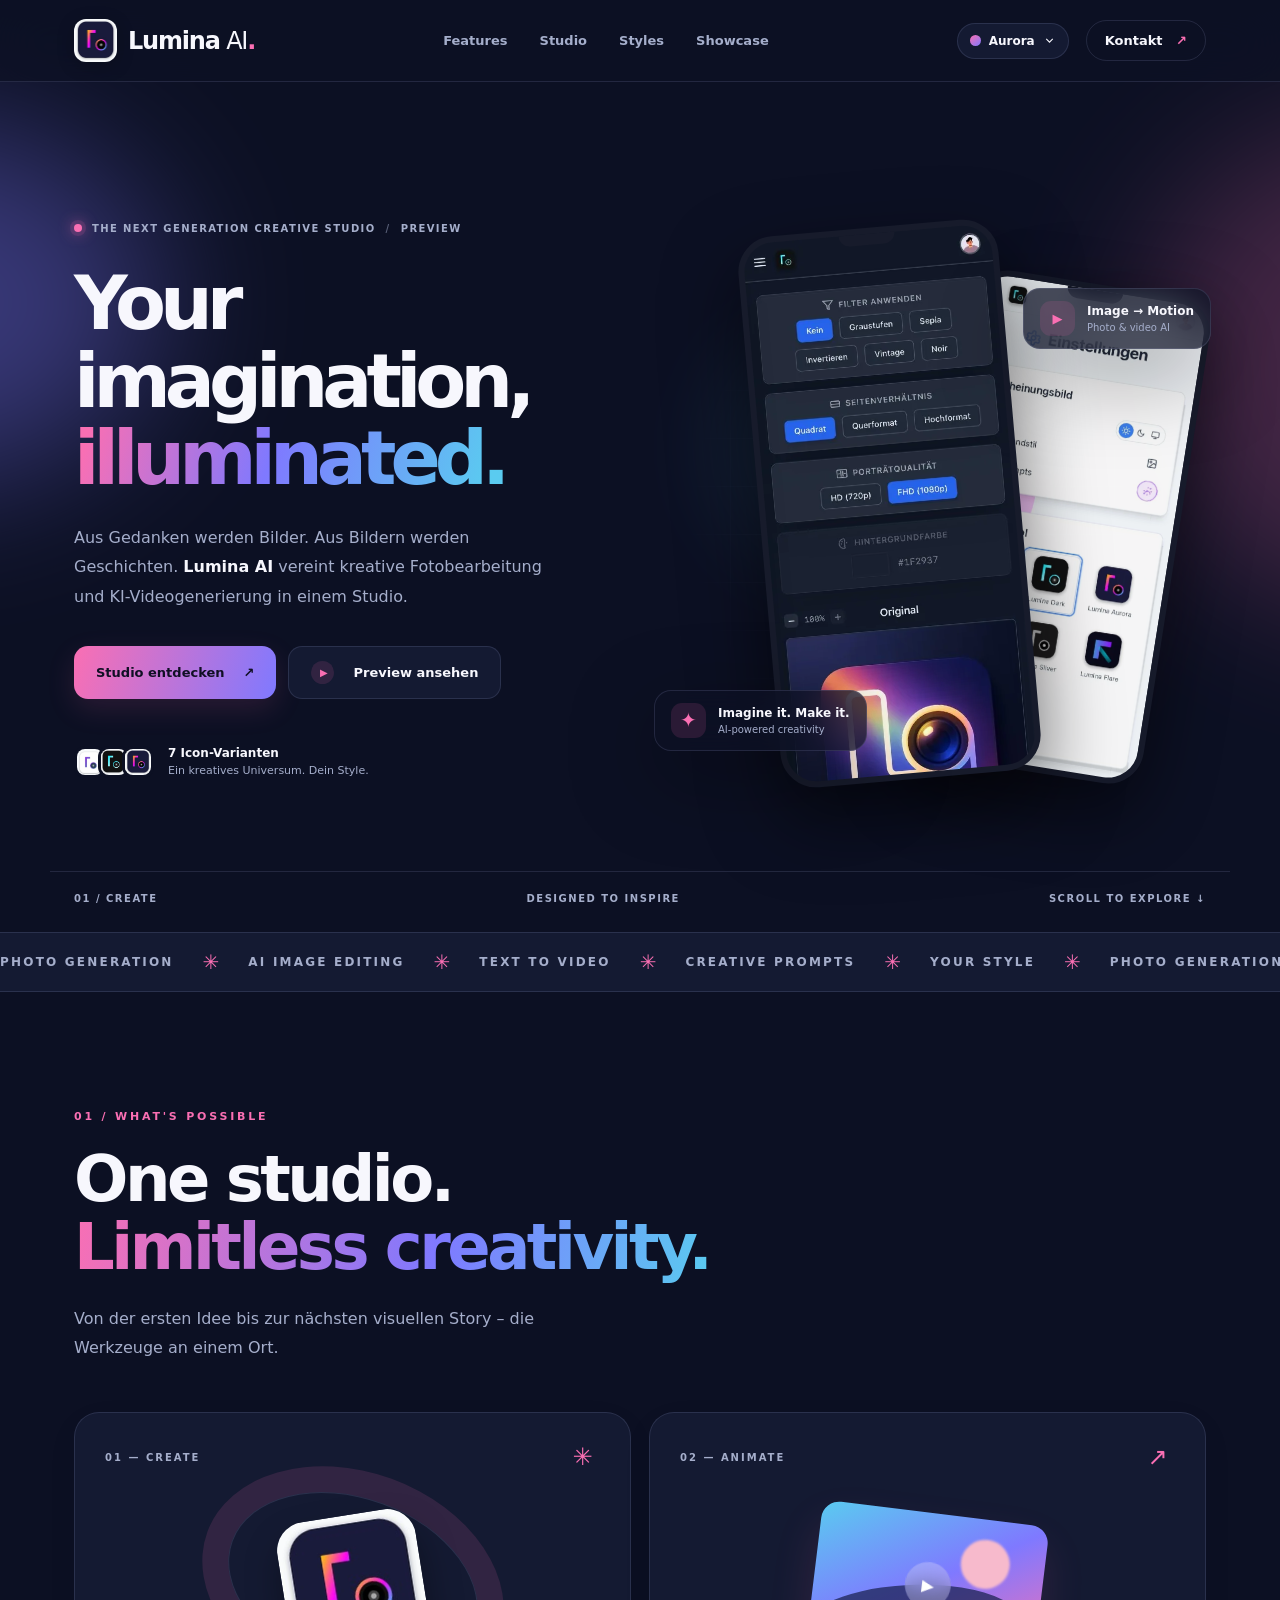
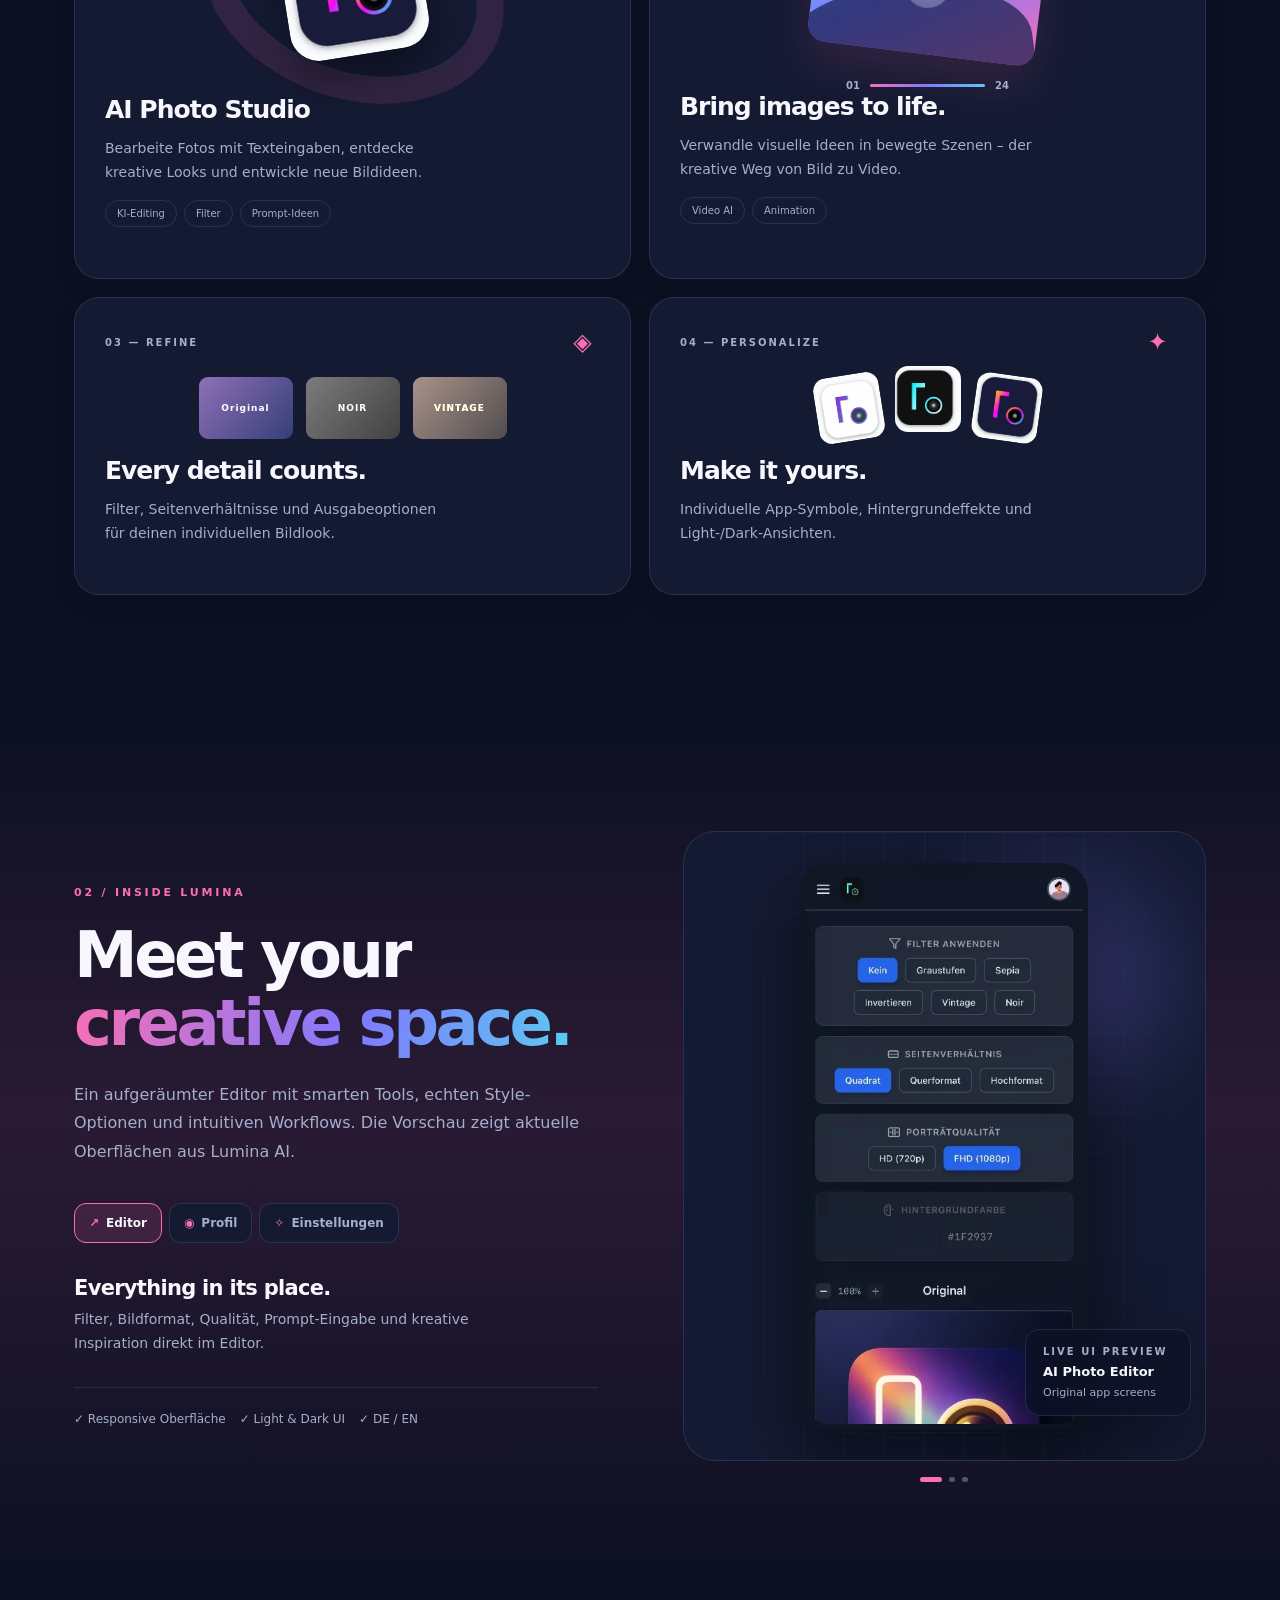
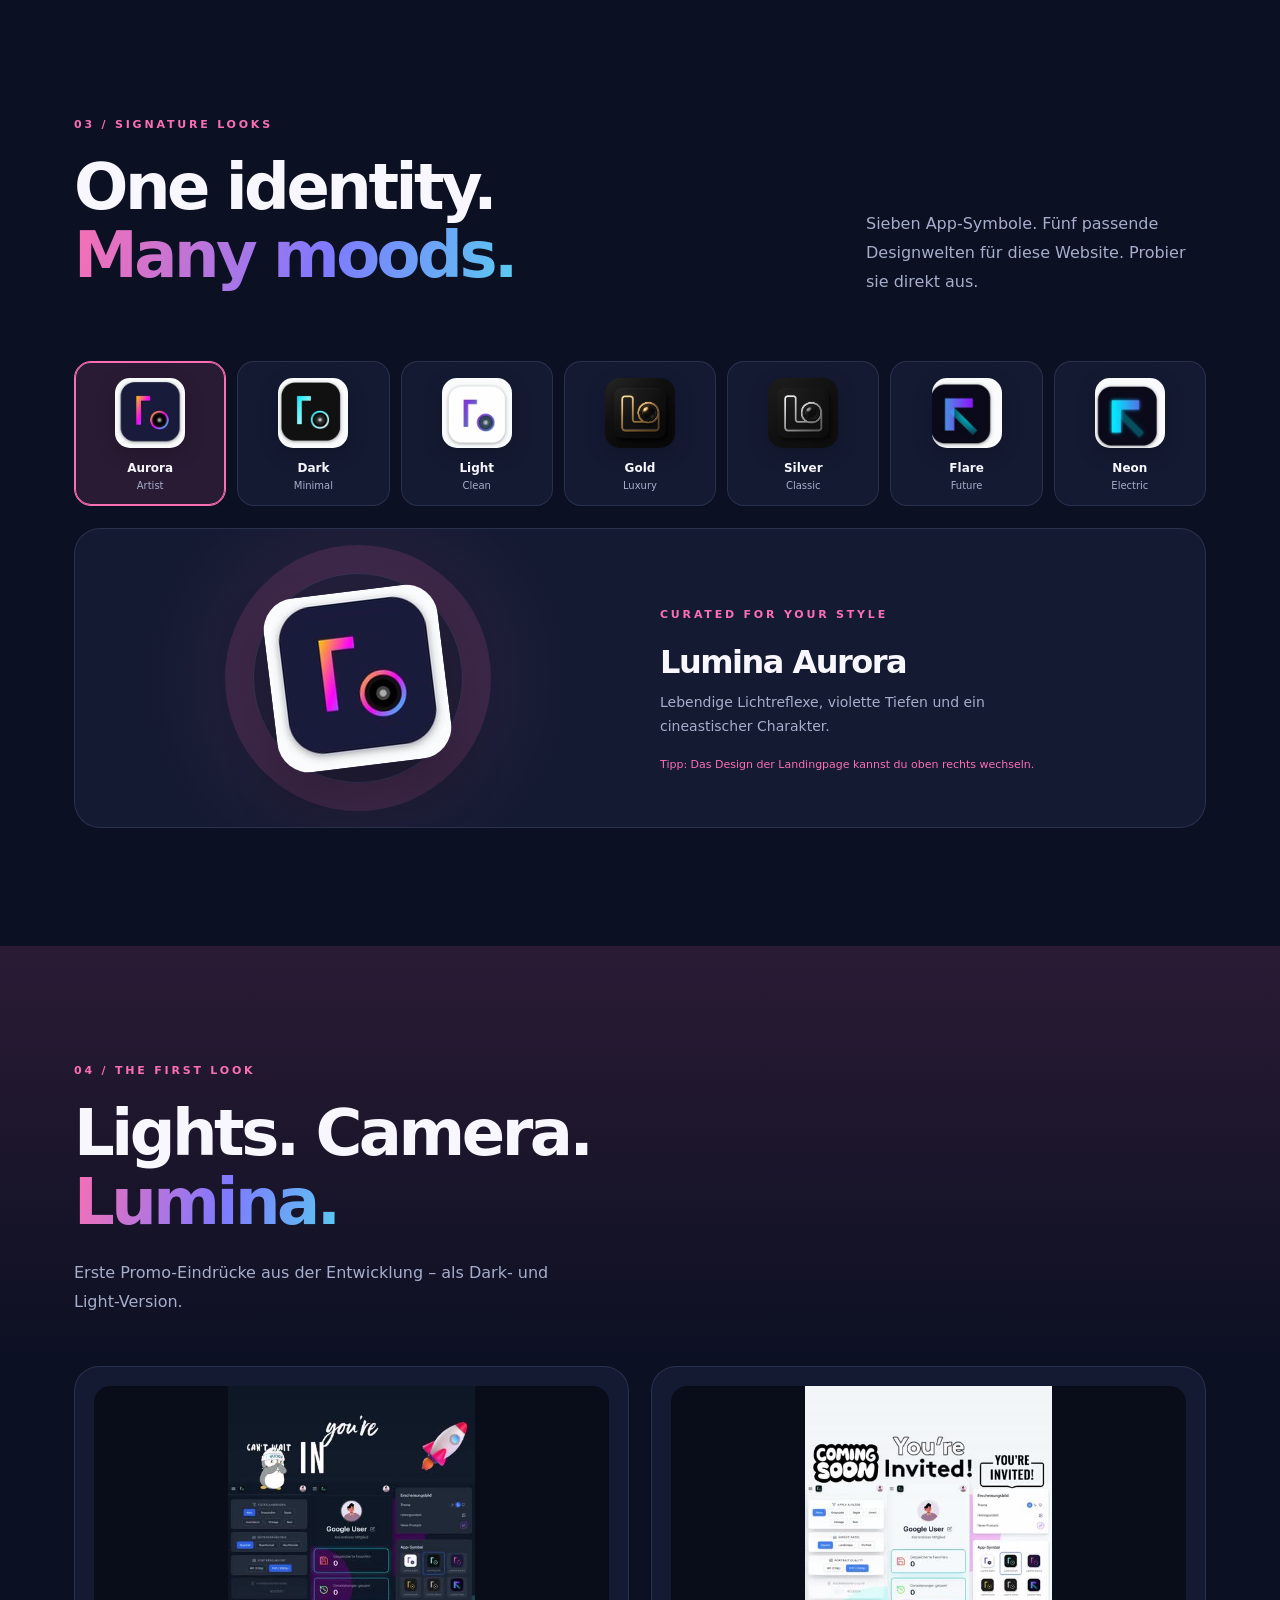
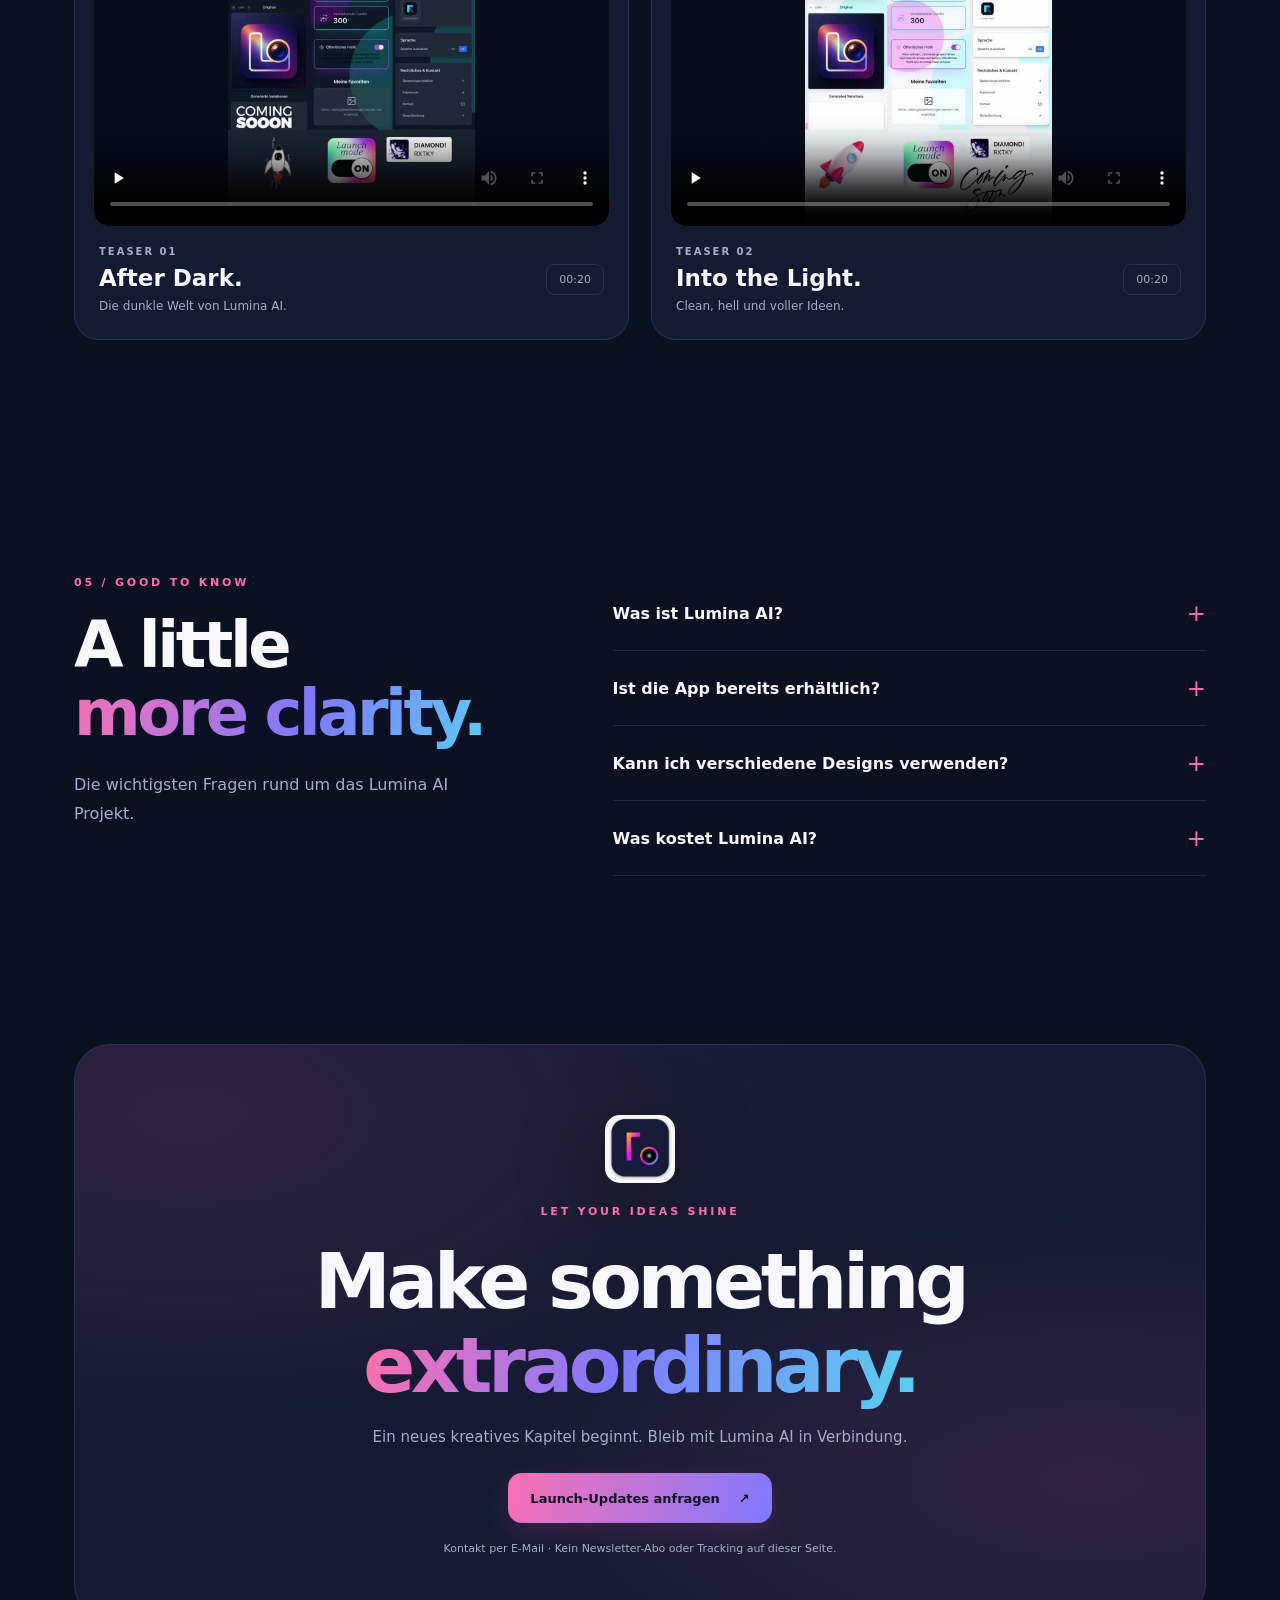
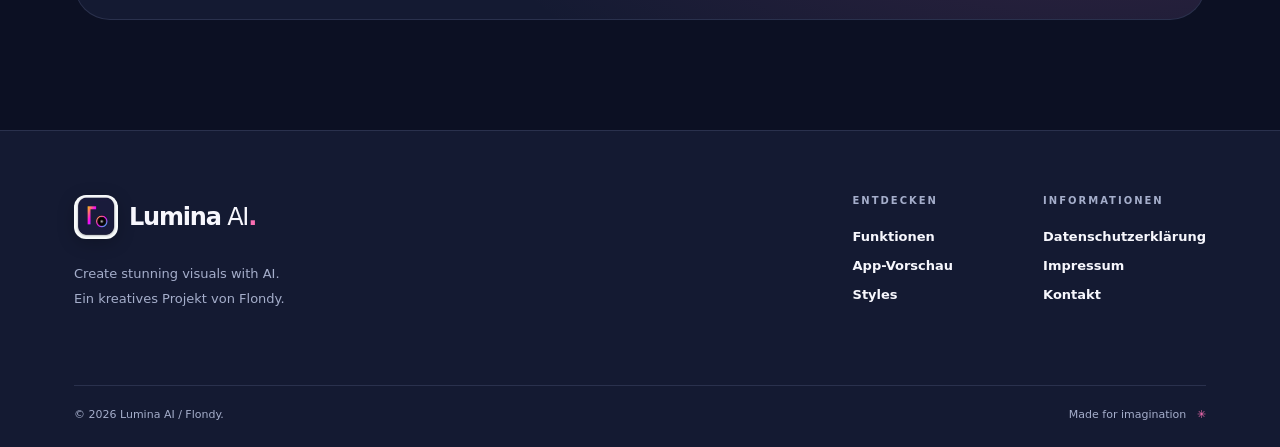
==== index.html @ 6859fa30 "Add files via upload" ====
<!doctype html>
<html lang="de" data-theme="aurora">
<head>
  <meta charset="utf-8">
  <meta name="viewport" content="width=device-width,initial-scale=1,viewport-fit=cover">
  <meta name="theme-color" content="#0b1024">
  <meta name="description" content="Lumina AI – dein kreatives Studio für KI-Fotobearbeitung, Bildideen und Video-Generation. Entdecke die Vorschau, sieben App-Icons und fünf Designwelten.">
  <meta property="og:type" content="website">
  <meta property="og:title" content="Lumina AI – Create beyond imagination">
  <meta property="og:description" content="Fotos verwandeln. Ideen in Bewegung bringen. Dein AI Creative Studio.">
  <meta property="og:image" content="assets/social-cover.webp">
  <meta name="color-scheme" content="dark light">
  <link rel="icon" type="image/png" href="assets/favicon.png">
  <link rel="stylesheet" href="styles.css">
  <script src="app.js" defer></script>
  <title>Lumina AI — Your imagination, illuminated.</title>
</head>
<body>
  <a class="skip-link" href="#main">Zum Inhalt springen</a>
  <div class="site-shell">
    <header class="site-header" id="top">
      <div class="nav-wrap container">
        <a class="brand" href="#top" aria-label="Lumina AI Startseite">
          <img src="assets/icon-aurora.webp" alt="" data-brand-icon width="43" height="43">
          <span>Lumina<span class="brand-suffix"> AI</span><span class="brand-point">.</span></span>
        </a>
        <nav class="desktop-nav" aria-label="Hauptnavigation">
          <a href="#features">Features</a>
          <a href="#studio">Studio</a>
          <a href="#styles">Styles</a>
          <a href="#showcase">Showcase</a>
        </nav>
        <div class="nav-actions">
          <div class="theme-picker" id="theme-picker">
            <button class="theme-trigger" type="button" id="theme-trigger" aria-haspopup="true" aria-expanded="false" aria-controls="theme-menu" title="Website-Design wechseln">
              <span class="theme-trigger-dot"></span><span class="theme-trigger-label">Aurora</span><svg viewBox="0 0 24 24" aria-hidden="true"><path d="m6 9 6 6 6-6"/></svg>
            </button>
            <div class="theme-menu" id="theme-menu" role="group" aria-label="Designwelten" hidden>
              <span class="small-label">CHOOSE YOUR VIBE</span>
              <button class="theme-option" data-set-theme="aurora"><i style="--swatch:#ff6d9d"></i><span>Aurora<small>Artistic & cinematic</small></span></button>
              <button class="theme-option" data-set-theme="neon"><i style="--swatch:#28e0fb"></i><span>Neon<small>Electric blue</small></span></button>
              <button class="theme-option" data-set-theme="clean"><i style="--swatch:#5d76fb"></i><span>Clean<small>Bright & minimal</small></span></button>
              <button class="theme-option" data-set-theme="gold"><i style="--swatch:#e5b960"></i><span>Gold<small>Elegant & premium</small></span></button>
              <button class="theme-option" data-set-theme="mono"><i style="--swatch:#b6c3da"></i><span>Silver<small>Timeless & clear</small></span></button>
            </div>
          </div>
          <a class="nav-contact" href="mailto:flondy.dev@gmail.com?subject=Lumina%20AI%20%E2%80%93%20Launch-Updates">Kontakt <span aria-hidden="true">↗</span></a>
          <button class="mobile-menu-toggle" type="button" id="menu-toggle" aria-label="Menü öffnen" aria-expanded="false" aria-controls="mobile-nav"><span></span><span></span><span></span></button>
        </div>
      </div>
      <nav class="mobile-nav" id="mobile-nav" aria-label="Mobile Navigation" hidden>
        <a href="#features">Features</a><a href="#studio">Studio</a><a href="#styles">Styles</a><a href="#showcase">Showcase</a><a href="#faq">FAQ</a>
      </nav>
    </header>

    <main id="main">
      <section class="hero section-pad">
        <div class="hero-ambient ambient-one"></div><div class="hero-ambient ambient-two"></div>
        <div class="container hero-grid">
          <div class="hero-copy reveal">
            <div class="eyebrow"><span class="status-spark"></span> THE NEXT GENERATION CREATIVE STUDIO <span class="eyebrow-divider">/</span> PREVIEW</div>
            <h1>Your imagination,<br><em>illuminated.</em></h1>
            <p class="hero-lead">Aus Gedanken werden Bilder. Aus Bildern werden Geschichten. <strong>Lumina AI</strong> vereint kreative Fotobearbeitung und KI-Videogenerierung in einem Studio.</p>
            <div class="hero-cta"><a class="btn btn-primary" href="#studio">Studio entdecken <span aria-hidden="true">↗</span></a><a class="btn btn-ghost" href="#showcase"><span class="play-circle">▶</span> Preview ansehen</a></div>
            <div class="hero-details"><div class="avatar-icon-stack"><img src="assets/icon-light.webp" alt=""/><img src="assets/icon-dark.webp" alt=""/><img src="assets/icon-aurora.webp" alt=""/></div><p><strong>7 Icon-Varianten</strong><br><span>Ein kreatives Universum. Dein Style.</span></p></div>
          </div>
          <div class="hero-art reveal">
            <div class="orb orb-cyan"></div><div class="orb orb-pink"></div>
            <div class="hero-grid-lines" aria-hidden="true"></div>
            <div class="phone phone-back" aria-hidden="true"><div class="phone-top"><div class="phone-notch"></div></div><img src="assets/settings-light.webp" alt="" loading="eager"></div>
            <div class="phone phone-front"><div class="phone-top"><div class="phone-notch"></div></div><img src="assets/studio-dark.webp" alt="Lumina AI Foto-Editor in der dunklen Ansicht" loading="eager"></div>
            <div class="hero-floating-card float-output"><span class="float-card-icon">✦</span><span><strong>Imagine it. Make it.</strong><small>AI-powered creativity</small></span></div>
            <div class="hero-floating-card float-badge"><span class="float-card-icon play-graphic">▶</span><span><strong>Image → Motion</strong><small>Photo & video AI</small></span></div>
          </div>
        </div>
        <div class="container hero-bottom"><span>01 / CREATE</span><span>DESIGNED TO INSPIRE</span><a href="#features">SCROLL TO EXPLORE ↓</a></div>
      </section>

      <section class="marquee" aria-label="Lumina AI Funktionen"><div class="marquee-track" aria-hidden="true"><span>PHOTO GENERATION</span><b>✳</b><span>AI IMAGE EDITING</span><b>✳</b><span>TEXT TO VIDEO</span><b>✳</b><span>CREATIVE PROMPTS</span><b>✳</b><span>YOUR STYLE</span><b>✳</b><span>PHOTO GENERATION</span><b>✳</b><span>AI IMAGE EDITING</span><b>✳</b><span>TEXT TO VIDEO</span><b>✳</b><span>CREATIVE PROMPTS</span><b>✳</b><span>YOUR STYLE</span></div></section>

      <section class="features-section section-pad" id="features">
        <div class="container">
          <div class="section-heading reveal"><p class="kicker">01 / WHAT'S POSSIBLE</p><h2>One studio.<br><span class="gradient-text">Limitless creativity.</span></h2><p>Von der ersten Idee bis zur nächsten visuellen Story – die Werkzeuge an einem Ort.</p></div>
          <div class="feature-grid">
            <article class="feature-card feature-hero reveal"><div class="feature-card-top"><span class="feature-number">01 — CREATE</span><span class="feature-icon">✳</span></div><div class="feature-visual feature-visual-image"><img src="assets/icon-aurora.webp" alt="Lumina AI Aurora App-Icon" loading="lazy"/><span class="visual-orbit"></span></div><h3>AI Photo Studio</h3><p>Bearbeite Fotos mit Texteingaben, entdecke kreative Looks und entwickle neue Bildideen.</p><div class="feature-tags"><span>KI-Editing</span><span>Filter</span><span>Prompt-Ideen</span></div></article>
            <article class="feature-card feature-video reveal"><div class="feature-card-top"><span class="feature-number">02 — ANIMATE</span><span class="feature-icon">↗</span></div><div class="motion-visual"><div class="motion-screen"><span class="motion-sun"></span><span class="motion-hill"></span><span class="motion-play">▶</span></div><div class="motion-line"><span>01</span><i></i><span>24</span></div></div><h3>Bring images to life.</h3><p>Verwandle visuelle Ideen in bewegte Szenen – der kreative Weg von Bild zu Video.</p><div class="feature-tags"><span>Video AI</span><span>Animation</span></div></article>
            <article class="feature-card reveal"><div class="feature-card-top"><span class="feature-number">03 — REFINE</span><span class="feature-icon">◈</span></div><div class="feature-small-visual filter-samples"><span>Original</span><span>NOIR</span><span>VINTAGE</span></div><h3>Every detail counts.</h3><p>Filter, Seitenverhältnisse und Ausgabeoptionen für deinen individuellen Bildlook.</p></article>
            <article class="feature-card reveal"><div class="feature-card-top"><span class="feature-number">04 — PERSONALIZE</span><span class="feature-icon">✦</span></div><div class="feature-small-visual tiny-icons"><img src="assets/icon-light.webp" alt=""/><img src="assets/icon-dark.webp" alt=""/><img src="assets/icon-aurora.webp" alt=""/></div><h3>Make it yours.</h3><p>Individuelle App-Symbole, Hintergrundeffekte und Light-/Dark-Ansichten.</p></article>
          </div>
        </div>
      </section>

      <section class="studio-section section-pad" id="studio">
        <div class="container studio-grid">
          <div class="studio-copy reveal"><p class="kicker">02 / INSIDE LUMINA</p><h2>Meet your<br><span class="gradient-text">creative space.</span></h2><p>Ein aufgeräumter Editor mit smarten Tools, echten Style-Optionen und intuitiven Workflows. Die Vorschau zeigt aktuelle Oberflächen aus Lumina AI.</p>
            <div class="preview-switcher" role="group" aria-label="App-Bereich auswählen"><button class="preview-tab is-active" data-preview="studio" aria-pressed="true"><span>↗</span> Editor</button><button class="preview-tab" data-preview="profile" aria-pressed="false"><span>◉</span> Profil</button><button class="preview-tab" data-preview="settings" aria-pressed="false"><span>✧</span> Einstellungen</button></div>
            <div class="studio-descriptions"><div data-preview-description="studio"><h3>Everything in its place.</h3><p>Filter, Bildformat, Qualität, Prompt-Eingabe und kreative Inspiration direkt im Editor.</p></div><div data-preview-description="profile" hidden><h3>Make it personal.</h3><p>Ein Platz für dein Profil, Favoriten und deine Übersicht zu Generierungen und Credits.</p></div><div data-preview-description="settings" hidden><h3>Change the atmosphere.</h3><p>Wähle Hintergründe, Sprachen und App-Icons passend zu deinem Look.</p></div></div>
            <div class="studio-checks"><span>✓ Responsive Oberfläche</span><span>✓ Light & Dark UI</span><span>✓ DE / EN</span></div>
          </div>
          <div class="studio-visual reveal"><div class="studio-stage"><div class="stage-grid"></div><div class="studio-card-phone"><div class="stage-phone-bar"><span class="stage-camera"></span></div><img id="preview-image" src="assets/studio-dark.webp" alt="Vorschau des Lumina AI Editors" loading="lazy"></div><div class="studio-stage-floating"><div class="small-label">LIVE UI PREVIEW</div><strong id="preview-title">AI Photo Editor</strong><span>Original app screens</span></div></div><div class="stage-pagination"><span class="stage-dot is-active"></span><span class="stage-dot"></span><span class="stage-dot"></span></div></div>
        </div>
      </section>

      <section class="styles-section section-pad" id="styles"><div class="container"><div class="section-heading section-heading-split reveal"><div><p class="kicker">03 / SIGNATURE LOOKS</p><h2>One identity.<br><span class="gradient-text">Many moods.</span></h2></div><p>Sieben App-Symbole. Fünf passende Designwelten für diese Website. Probier sie direkt aus.</p></div>
          <div class="icon-picker" role="group" aria-label="App-Symbol Vorschau auswählen">
            <button class="icon-choice is-selected" data-icon="aurora" aria-pressed="true"><img src="assets/icon-aurora.webp" alt=""><span>Aurora</span><small>Artist</small></button>
            <button class="icon-choice" data-icon="dark" aria-pressed="false"><img src="assets/icon-dark.webp" alt=""><span>Dark</span><small>Minimal</small></button>
            <button class="icon-choice" data-icon="light" aria-pressed="false"><img src="assets/icon-light.webp" alt=""><span>Light</span><small>Clean</small></button>
            <button class="icon-choice" data-icon="gold" aria-pressed="false"><img src="assets/icon-gold.webp" alt=""><span>Gold</span><small>Luxury</small></button>
            <button class="icon-choice" data-icon="silver" aria-pressed="false"><img src="assets/icon-silver.webp" alt=""><span>Silver</span><small>Classic</small></button>
            <button class="icon-choice" data-icon="flare" aria-pressed="false"><img src="assets/icon-flare.webp" alt=""><span>Flare</span><small>Future</small></button>
            <button class="icon-choice" data-icon="neon" aria-pressed="false"><img src="assets/icon-neon.webp" alt=""><span>Neon</span><small>Electric</small></button>
          </div>
          <div class="style-spotlight reveal"><div class="spotlight-art"><div class="spotlight-halo"></div><img id="spotlight-icon" src="assets/icon-aurora.webp" alt="Ausgewähltes Lumina AI Icon"></div><div class="spotlight-description"><p class="kicker">CURATED FOR YOUR STYLE</p><h3 id="spotlight-name">Lumina Aurora</h3><p id="spotlight-copy">Lebendige Lichtreflexe, violette Tiefen und ein cineastischer Charakter.</p><span class="spotlight-hint">Tipp: Das Design der Landingpage kannst du oben rechts wechseln.</span></div></div>
        </div></section>

      <section class="showcase-section section-pad" id="showcase"><div class="container"><div class="section-heading reveal"><p class="kicker">04 / THE FIRST LOOK</p><h2>Lights. Camera.<br><span class="gradient-text">Lumina.</span></h2><p>Erste Promo-Eindrücke aus der Entwicklung – als Dark- und Light-Version.</p></div>
        <div class="video-grid"><article class="video-card reveal"><div class="video-frame"><video controls playsinline preload="none" poster="assets/teaser-dark-poster.jpg" aria-label="Lumina AI Dark Promo-Video"><source src="assets/teaser-dark.mp4" type="video/mp4">Dein Browser unterstützt kein HTML5-Video.</video></div><div class="video-meta"><div><span class="small-label">TEASER 01</span><h3>After Dark.</h3><p>Die dunkle Welt von Lumina AI.</p></div><span class="video-length">00:20</span></div></article><article class="video-card reveal"><div class="video-frame"><video controls playsinline preload="none" poster="assets/teaser-light-poster.jpg" aria-label="Lumina AI Light Promo-Video"><source src="assets/teaser-light.mp4" type="video/mp4">Dein Browser unterstützt kein HTML5-Video.</video></div><div class="video-meta"><div><span class="small-label">TEASER 02</span><h3>Into the Light.</h3><p>Clean, hell und voller Ideen.</p></div><span class="video-length">00:20</span></div></article></div>
        </div></section>

      <section class="faq-section section-pad" id="faq"><div class="container faq-grid"><div class="reveal"><p class="kicker">05 / GOOD TO KNOW</p><h2>A little<br><span class="gradient-text">more clarity.</span></h2><p>Die wichtigsten Fragen rund um das Lumina AI Projekt.</p></div><div class="faq-items reveal"><details><summary>Was ist Lumina AI?<span>+</span></summary><p>Lumina AI ist ein kreatives App-Projekt für KI-gestützte Fotobearbeitung und Videoerstellung. Die gezeigten Screenshots stammen aus einer vorhandenen App-Vorschau.</p></details><details><summary>Ist die App bereits erhältlich?<span>+</span></summary><p>Diese Website präsentiert das Projekt. Ein bestätigter Download-Link oder Veröffentlichungstermin liegt hier noch nicht vor. Informationen kannst du per E-Mail erfragen.</p></details><details><summary>Kann ich verschiedene Designs verwenden?<span>+</span></summary><p>In den gezeigten App-Ansichten gibt es unterschiedliche App-Symbole und Light-/Dark-Einstellungen. Auf dieser Website kannst du zusätzlich zwischen fünf Farbwelten wechseln.</p></details><details><summary>Was kostet Lumina AI?<span>+</span></summary><p>Preise und mögliche Credit-Pakete sind noch nicht offiziell angegeben. Vor einer Veröffentlichung werden die Konditionen transparent ausgewiesen.</p></details></div></div></section>

      <section class="final-cta-section"><div class="container"><div class="final-cta reveal"><div class="cta-sheen"></div><div class="cta-icon"><img src="assets/icon-aurora.webp" alt="" data-brand-icon></div><p class="kicker">LET YOUR IDEAS SHINE</p><h2>Make something<br><em>extraordinary.</em></h2><p>Ein neues kreatives Kapitel beginnt. Bleib mit Lumina AI in Verbindung.</p><a class="btn btn-primary" href="mailto:flondy.dev@gmail.com?subject=Lumina%20AI%20%E2%80%93%20Launch-Updates">Launch-Updates anfragen <span aria-hidden="true">↗</span></a><small>Kontakt per E-Mail · Kein Newsletter-Abo oder Tracking auf dieser Seite.</small></div></div></section>
    </main>

    <footer class="site-footer"><div class="container"><div class="footer-main"><div><a class="brand footer-brand" href="#top"><img src="assets/icon-aurora.webp" alt="" data-brand-icon width="44" height="44"><span>Lumina<span class="brand-suffix"> AI</span><span class="brand-point">.</span></span></a><p>Create stunning visuals with AI.<br>Ein kreatives Projekt von Flondy.</p></div><div class="footer-links"><div><strong>ENTDECKEN</strong><a href="#features">Funktionen</a><a href="#studio">App-Vorschau</a><a href="#styles">Styles</a></div><div><strong>INFORMATIONEN</strong><a href="datenschutz.html">Datenschutzerklärung</a><a href="impressum.html">Impressum</a><a href="mailto:flondy.dev@gmail.com">Kontakt</a></div></div></div><div class="footer-bottom"><span>© <span id="current-year">2026</span> Lumina AI / Flondy.</span><span>Made for imagination <span class="footer-heart">✳</span></span></div></div></footer>
  </div>
</body>
</html>
---- styles.css ----
/* Lumina AI — self-contained premium landing page; no external CDN, fonts or tracking */
:root {font-family:Inter,ui-sans-serif,system-ui,-apple-system,BlinkMacSystemFont,"Segoe UI",sans-serif;font-synthesis:none;scroll-behavior:smooth;--max:1180px}
*{box-sizing:border-box}html{scroll-padding-top:90px}body{margin:0;min-width:320px;background:var(--bg);color:var(--text);overflow-x:hidden;-webkit-font-smoothing:antialiased}button,input,textarea{font:inherit}button{cursor:pointer}a{color:inherit;text-decoration:none}img{max-width:100%;display:block}h1,h2,h3,p{margin-top:0}::selection{background:var(--a);color:#07101d}
html[data-theme="aurora"]{--bg:#0c1023;--panel:#141a32;--panel2:#1a203c;--text:#f7f7fd;--muted:#a5aecb;--border:rgba(193,201,255,.13);--a:#fa6fb3;--b:#7f79ff;--c:#5acbf0;--btnText:#100f24;--soft:rgba(245,99,170,.13);--header:rgba(13,17,37,.72);--shadow:0 26px 85px rgba(0,0,0,.35);color-scheme:dark}
html[data-theme="neon"]{--bg:#07131f;--panel:#101f30;--panel2:#17283e;--text:#f4fbff;--muted:#9fb3c9;--border:rgba(116,204,242,.18);--a:#33e5f5;--b:#557ff9;--c:#9386ff;--btnText:#051622;--soft:rgba(13,221,245,.13);--header:rgba(6,17,28,.76);--shadow:0 26px 85px rgba(0,0,0,.39);color-scheme:dark}
html[data-theme="clean"]{--bg:#f6f9ff;--panel:#ffffff;--panel2:#edf3fc;--text:#111c34;--muted:#617089;--border:rgba(41,69,115,.13);--a:#34bfe9;--b:#6a69fa;--c:#9b77ef;--btnText:#081a37;--soft:rgba(75,112,255,.10);--header:rgba(250,252,255,.85);--shadow:0 28px 90px rgba(50,86,147,.13);color-scheme:light}
html[data-theme="gold"]{--bg:#101111;--panel:#1b1c1a;--panel2:#26241d;--text:#f8f6ef;--muted:#b6aea0;--border:rgba(236,200,121,.17);--a:#f2cf89;--b:#c18b3d;--c:#fff0b8;--btnText:#1d160b;--soft:rgba(230,171,68,.1);--header:rgba(18,18,17,.85);--shadow:0 26px 75px rgba(0,0,0,.45);color-scheme:dark}
html[data-theme="mono"]{--bg:#101319;--panel:#1b202b;--panel2:#252b37;--text:#f4f7fc;--muted:#b0b8c8;--border:rgba(221,231,255,.14);--a:#e4ecf8;--b:#97afcc;--c:#b4c0ff;--btnText:#152032;--soft:rgba(183,196,216,.12);--header:rgba(15,19,26,.8);--shadow:0 26px 75px rgba(0,0,0,.4);color-scheme:dark}
.container{max-width:var(--max);margin:auto;padding-left:24px;padding-right:24px}.site-shell{position:relative;overflow:hidden}.section-pad{padding:118px 0}.skip-link{position:absolute;left:14px;top:-100px;z-index:1000;background:var(--a);color:var(--btnText);padding:10px 14px;border-radius:9px}.skip-link:focus{top:12px}
.site-header{position:relative;z-index:80;height:82px;border-bottom:1px solid var(--border);background:var(--header);backdrop-filter:blur(24px)}.nav-wrap{height:100%;display:flex;align-items:center;justify-content:space-between;gap:20px}.brand{display:inline-flex;align-items:center;gap:11px;white-space:nowrap;font-size:24px;font-weight:850;letter-spacing:-1.2px}.brand>img{border-radius:12px;box-shadow:0 4px 17px rgba(0,0,0,.22)}.brand-suffix{font-weight:480}.brand-point{color:var(--a)}.desktop-nav{display:flex;gap:32px;align-items:center}.desktop-nav a,.nav-contact{color:var(--muted);font-size:13px;font-weight:650;transition:color .22s}.desktop-nav a:hover,.nav-contact:hover{color:var(--text)}.nav-actions{display:flex;align-items:center;gap:17px}.nav-contact{border:1px solid var(--border);border-radius:100px;padding:12px 18px;color:var(--text)}.nav-contact span{margin-left:9px;color:var(--a)}.theme-picker{position:relative}.theme-trigger{display:flex;align-items:center;gap:8px;padding:10px 12px;border:1px solid var(--border);border-radius:50px;background:var(--panel);color:var(--text);font-size:12px;font-weight:750}.theme-trigger-dot{display:block;width:11px;height:11px;border-radius:50%;background:linear-gradient(140deg,var(--a),var(--b))}.theme-trigger svg{width:13px;height:13px;stroke:currentColor;stroke-width:2;fill:none}.theme-menu{position:absolute;top:calc(100% + 12px);right:0;background:var(--panel);border:1px solid var(--border);box-shadow:var(--shadow);border-radius:19px;padding:13px;width:224px;z-index:150}.theme-menu[hidden]{display:none}.small-label{display:block;letter-spacing:2px;font-size:10px;font-weight:800;color:var(--muted)}.theme-menu>.small-label{padding:8px 12px 12px}.theme-option{display:flex;align-items:center;text-align:left;gap:12px;padding:9px 11px;width:100%;border:0;border-radius:12px;background:transparent;color:var(--text);font-size:13px;font-weight:740}.theme-option:hover,.theme-option.is-active{background:var(--soft)}.theme-option>i{width:28px;height:28px;border-radius:10px;background:var(--swatch);flex-shrink:0;box-shadow:inset 0 1px 5px rgba(255,255,255,.23)}.theme-option small{display:block;margin-top:2px;color:var(--muted);font-size:10px;font-weight:450}.mobile-menu-toggle,.mobile-nav{display:none}
.hero{position:relative;padding-top:75px;padding-bottom:28px;min-height:690px}.hero-grid{position:relative;z-index:2;display:grid;grid-template-columns:1fr 1fr;gap:28px;align-items:center}.hero-copy{padding:60px 0 92px;z-index:3}.eyebrow{display:inline-flex;align-items:center;gap:10px;color:var(--muted);font-size:10px;font-weight:850;letter-spacing:1.4px}.status-spark{width:8px;height:8px;border-radius:50%;background:var(--a);box-shadow:0 0 0 4px var(--soft),0 0 15px var(--a)}.eyebrow-divider{opacity:.5}.hero h1{font-size:clamp(55px,5.8vw,89px);font-weight:860;line-height:1.045;letter-spacing:-6px;margin:29px 0 25px}.hero h1 em,.final-cta h2 em{font-style:normal;background:linear-gradient(108deg,var(--a) 4%,var(--b) 46%,var(--c) 95%);color:transparent;background-clip:text;-webkit-background-clip:text}.hero-lead{max-width:500px;color:var(--muted);line-height:1.84;font-size:16px}.hero-lead strong{color:var(--text);font-weight:680}.hero-cta{display:flex;gap:12px;flex-wrap:wrap;margin:35px 0 45px}.btn{min-height:50px;display:inline-flex;justify-content:center;align-items:center;gap:19px;padding:14px 22px;border-radius:14px;font-weight:750;font-size:13px;white-space:nowrap;transition:transform .2s,box-shadow .2s,background .2s}.btn:hover{transform:translateY(-3px)}.btn-primary{background:linear-gradient(108deg,var(--a),var(--b));color:var(--btnText);box-shadow:0 10px 29px var(--soft)}.btn-primary:hover{box-shadow:0 10px 45px var(--soft)}.btn-ghost{border:1px solid var(--border);background:var(--panel);color:var(--text)}.play-circle{display:grid;place-items:center;font-size:10px;height:23px;width:23px;background:var(--soft);color:var(--a);border-radius:50%;padding-left:2px}.hero-details{display:flex;align-items:center;gap:14px}.avatar-icon-stack{display:flex;padding-left:8px}.avatar-icon-stack img{height:32px;width:32px;object-fit:cover;border:3px solid var(--bg);border-radius:11px;margin-left:-8px}.hero-details p{margin:0;color:var(--muted);font-size:11px;line-height:1.5}.hero-details strong{color:var(--text);font-size:12px}.hero-art{height:595px;position:relative;display:flex;align-items:center;justify-content:center}.hero-ambient{position:absolute;filter:blur(75px);pointer-events:none;opacity:.38}.ambient-one{width:480px;height:360px;background:var(--b);left:-320px;top:40px;border-radius:50%}.ambient-two{width:490px;height:490px;background:var(--a);right:-350px;top:40px;border-radius:50%;opacity:.23}.orb{position:absolute;border-radius:50%;filter:blur(25px);pointer-events:none}.orb-cyan{width:370px;height:390px;background:radial-gradient(circle,var(--c),transparent 66%);opacity:.14;left:0;top:35px}.orb-pink{width:430px;height:430px;background:radial-gradient(circle,var(--a),transparent 66%);opacity:.13;right:0;bottom:5px}.hero-grid-lines{position:absolute;inset:5%;background-image:linear-gradient(var(--border) 1px,transparent 1px),linear-gradient(90deg,var(--border) 1px,transparent 1px);background-size:48px 48px;mask-image:radial-gradient(ellipse,#000,transparent 74%);opacity:.5}.phone{position:absolute;overflow:hidden;border:6px solid #171b2b;border-radius:36px;background:#151a29;box-shadow:0 32px 74px rgba(0,0,0,.56)}.phone img{width:100%;height:auto}.phone-front{left:19%;top:10px;width:261px;height:553px;transform:rotate(-5deg);z-index:3}.phone-back{right:5%;top:64px;width:240px;height:492px;transform:rotate(9deg);z-index:2;opacity:.96}.phone-top{position:absolute;z-index:4;left:0;top:0;width:100%;height:14px;display:flex;justify-content:center}.phone-notch{width:56px;height:11px;background:#171b2b;border-radius:0 0 12px 12px}.hero-floating-card{position:absolute;z-index:6;display:flex;align-items:center;gap:12px;border:1px solid var(--border);border-radius:17px;background:var(--header);backdrop-filter:blur(18px);box-shadow:var(--shadow);padding:12px 16px}.hero-floating-card strong,.hero-floating-card small{display:block}.hero-floating-card strong{font-size:12px}.hero-floating-card small{font-size:10px;color:var(--muted);margin-top:4px}.float-card-icon{font-size:20px;width:35px;height:35px;display:grid;place-items:center;border-radius:11px;background:var(--soft);color:var(--a)}.float-output{left:0;bottom:61px}.float-badge{right:-5px;top:71px}.play-graphic{font-size:13px}.hero-bottom{position:relative;z-index:4;border-top:1px solid var(--border);padding-top:21px;display:flex;justify-content:space-between;color:var(--muted);font-size:10px;font-weight:800;letter-spacing:1.5px}.hero-bottom a:hover{color:var(--a)}
.marquee{overflow:hidden;border-top:1px solid var(--border);border-bottom:1px solid var(--border);background:var(--panel);height:60px;display:flex;align-items:center}.marquee-track{display:flex;align-items:center;white-space:nowrap;gap:29px;animation:marquee 40s linear infinite;min-width:max-content}.marquee span{font-size:12px;font-weight:850;letter-spacing:2.2px;color:var(--muted)}.marquee b{color:var(--a);font-size:20px;font-weight:400}@keyframes marquee{to{transform:translateX(-50%)}}
.kicker{font-size:11px;letter-spacing:2.8px;font-weight:850;color:var(--a);margin-bottom:22px}.section-heading{max-width:650px;margin-bottom:49px}.section-heading h2,.studio-copy h2,.faq-grid h2{font-size:clamp(43px,5vw,68px);line-height:1.07;letter-spacing:-3.5px;margin:0 0 23px;font-weight:840}.gradient-text{background:linear-gradient(105deg,var(--a),var(--b) 57%,var(--c));background-clip:text;-webkit-background-clip:text;color:transparent}.section-heading>p:last-child,.studio-copy>p:not(.kicker),.faq-grid>div>p:not(.kicker){color:var(--muted);line-height:1.8;font-size:16px;max-width:510px}.feature-grid{display:grid;grid-template-columns:repeat(2,minmax(0,1fr));gap:18px}.feature-card{position:relative;background:var(--panel);border:1px solid var(--border);border-radius:25px;padding:27px 30px;overflow:hidden;min-height:298px;box-shadow:0 10px 35px rgba(0,0,0,.04);transition:transform .25s,border-color .25s}.feature-card:hover{transform:translateY(-5px);border-color:var(--a)}.feature-card-top{display:flex;align-items:center;justify-content:space-between}.feature-number{font-size:10px;letter-spacing:2px;font-weight:800;color:var(--muted)}.feature-icon{width:35px;height:35px;display:grid;place-items:center;color:var(--a);font-size:24px}.feature-card h3{font-size:25px;letter-spacing:-1px;margin-bottom:12px}.feature-card>p{color:var(--muted);font-size:14px;line-height:1.77;max-width:355px;margin-bottom:15px}.feature-card.feature-hero,.feature-card.feature-video{min-height:467px}.feature-visual{height:220px;display:flex;justify-content:center;align-items:center;position:relative}.feature-visual-image img{width:140px;height:140px;object-fit:cover;border-radius:29px;z-index:1;transform:rotate(-9deg);box-shadow:0 20px 35px rgba(0,0,0,.35)}.visual-orbit{position:absolute;height:174px;width:258px;border:1px solid var(--border);transform:rotate(20deg);border-radius:50%;box-shadow:0 0 0 26px var(--soft)}.feature-tags{display:flex;gap:7px;flex-wrap:wrap}.feature-tags span{font-size:10px;color:var(--muted);border:1px solid var(--border);border-radius:99px;padding:7px 11px}.motion-visual{position:relative;max-width:270px;height:217px;margin:auto;display:flex;align-items:center;justify-content:center}.motion-screen{overflow:hidden;position:relative;width:228px;height:141px;border-radius:18px;background:linear-gradient(150deg,var(--c),var(--b) 50%,var(--a));box-shadow:0 22px 44px var(--soft);transform:rotate(7deg)}.motion-sun{position:absolute;right:35px;top:20px;background:#f7bacc;border-radius:50%;width:49px;height:49px;filter:blur(1px)}.motion-hill{position:absolute;bottom:-45px;left:-20px;width:245px;height:113px;border-radius:50% 70% 0 0;transform:rotate(-15deg);background:#1a2150;opacity:.73}.motion-play{position:absolute;display:grid;place-items:center;left:40%;top:35%;width:46px;height:46px;border-radius:50%;background:rgba(255,255,255,.26);backdrop-filter:blur(12px);color:white}.motion-line{position:absolute;bottom:1px;display:flex;align-items:center;gap:10px;font-size:10px;font-weight:700;color:var(--muted)}.motion-line i{display:block;width:115px;height:3px;border-radius:50px;background:linear-gradient(90deg,var(--a),var(--b),var(--c))}.feature-small-visual{height:96px;display:flex;justify-content:center;align-items:center;gap:13px}.filter-samples span{display:grid;place-items:center;height:62px;width:94px;border-radius:9px;background:linear-gradient(130deg,#8f70b7,#343f79);font-size:9px;font-weight:800;letter-spacing:1px;color:white}.filter-samples span:nth-child(2){filter:grayscale(1)}.filter-samples span:nth-child(3){filter:sepia(.75)}.tiny-icons img{width:66px;height:66px;border-radius:13px;object-fit:cover;transform:rotate(-9deg)}.tiny-icons img:nth-child(2){transform:translateY(-9px)}.tiny-icons img:nth-child(3){transform:rotate(8deg)}
.studio-section{background:linear-gradient(180deg,transparent,var(--soft) 45%,transparent)}.studio-grid{display:grid;grid-template-columns:1fr 1fr;gap:85px;align-items:center}.studio-copy>p:not(.kicker){margin-bottom:36px}.preview-switcher{display:flex;gap:7px;flex-wrap:wrap;margin-bottom:33px}.preview-tab{border:1px solid var(--border);border-radius:12px;background:var(--panel);color:var(--muted);font-size:12px;font-weight:730;padding:12px 14px;display:flex;align-items:center;gap:7px;transition:background .2s,color .2s}.preview-tab.is-active{background:var(--soft);border-color:var(--a);color:var(--text)}.preview-tab span{color:var(--a)}.studio-descriptions h3{font-size:21px;letter-spacing:-.7px;margin-bottom:8px}.studio-descriptions p{color:var(--muted);font-size:14px;line-height:1.7;max-width:420px}.studio-checks{border-top:1px solid var(--border);margin-top:32px;padding-top:24px;display:flex;gap:14px;flex-wrap:wrap}.studio-checks span{font-size:12px;color:var(--muted)}.studio-stage{height:630px;position:relative;display:grid;place-items:center;background:var(--panel);border:1px solid var(--border);border-radius:32px;overflow:hidden}.studio-stage:before{content:"";position:absolute;width:350px;height:350px;background:radial-gradient(circle,var(--b),transparent 65%);top:-30px;right:-30px;filter:blur(35px);opacity:.35}.stage-grid{position:absolute;inset:0;background-image:linear-gradient(var(--border) 1px,transparent 1px),linear-gradient(90deg,var(--border) 1px,transparent 1px);background-size:40px 40px;mask-image:linear-gradient(90deg,transparent,#000,transparent);opacity:.5}.studio-card-phone{position:relative;align-self:center;width:288px;height:566px;overflow:hidden;background:#111727;border:5px solid #111624;border-radius:29px;box-shadow:0 32px 70px rgba(0,0,0,.45)}.studio-card-phone img{width:100%;height:auto;display:block}.stage-phone-bar{position:absolute;top:0;left:0;right:0;display:flex;justify-content:center;z-index:2}.stage-camera{width:67px;height:12px;background:#111624;border-radius:0 0 13px 13px}.studio-stage-floating{position:absolute;right:14px;bottom:44px;background:var(--header);backdrop-filter:blur(20px);border:1px solid var(--border);padding:16px 17px;border-radius:15px;min-width:166px;box-shadow:var(--shadow)}.studio-stage-floating strong,.studio-stage-floating span{display:block}.studio-stage-floating strong{font-size:13px;margin:7px 0}.studio-stage-floating span{font-size:11px;color:var(--muted)}.stage-pagination{margin-top:16px;display:flex;justify-content:center;gap:7px}.stage-dot{height:5px;width:6px;border-radius:10px;background:var(--muted);opacity:.43}.stage-dot.is-active{width:22px;background:var(--a);opacity:1}
.section-heading-split{max-width:none;display:flex;align-items:end;gap:40px;justify-content:space-between}.section-heading-split>p:last-child{max-width:340px}.icon-picker{display:grid;grid-template-columns:repeat(7,minmax(0,1fr));gap:11px}.icon-choice{display:flex;flex-direction:column;align-items:center;background:var(--panel);color:var(--text);border:1px solid var(--border);padding:16px 9px 14px;border-radius:17px;gap:5px;min-width:0;transition:transform .2s,border-color .2s,background .2s}.icon-choice:hover{transform:translateY(-5px)}.icon-choice.is-selected{border-color:var(--a);background:var(--soft);box-shadow:0 0 0 1px var(--a) inset}.icon-choice img{width:70px;height:70px;object-fit:cover;border-radius:15px;margin-bottom:8px;box-shadow:0 6px 20px rgba(0,0,0,.2)}.icon-choice>span{font-size:12px;font-weight:800}.icon-choice>small{font-size:10px;color:var(--muted)}.style-spotlight{margin-top:22px;display:grid;grid-template-columns:1fr 1fr;background:var(--panel);border:1px solid var(--border);border-radius:26px;overflow:hidden;min-height:300px}.spotlight-art{position:relative;display:grid;place-items:center;background:radial-gradient(circle at 50% 50%,var(--soft),transparent 66%)}.spotlight-art img{width:175px;height:175px;object-fit:cover;border-radius:32px;box-shadow:0 25px 50px rgba(0,0,0,.25);z-index:2;transform:rotate(-7deg);transition:transform .3s}.spotlight-art:hover img{transform:rotate(0) scale(1.03)}.spotlight-halo{position:absolute;width:210px;height:210px;border-radius:50%;border:1px solid var(--border);box-shadow:0 0 0 28px var(--soft)}.spotlight-description{padding:53px 34px 30px 20px;align-self:center}.spotlight-description h3{font-size:32px;letter-spacing:-1.5px;margin-bottom:10px}.spotlight-description>p:not(.kicker){line-height:1.7;color:var(--muted);max-width:355px;font-size:14px}.spotlight-hint{font-size:11px;color:var(--a)}
.showcase-section{background:linear-gradient(180deg,var(--soft),transparent 38%)}.video-grid{display:grid;grid-template-columns:repeat(2,1fr);gap:22px}.video-card{padding:19px;background:var(--panel);border:1px solid var(--border);border-radius:25px}.video-frame{height:440px;border-radius:16px;overflow:hidden;background:#080d19}.video-frame video{height:100%;width:100%;object-fit:contain;display:block}.video-meta{display:flex;justify-content:space-between;align-items:center;gap:20px;padding:20px 5px 7px}.video-meta h3{font-size:23px;margin:8px 0}.video-meta p{font-size:12px;color:var(--muted);margin-bottom:0}.video-length{font-size:11px;padding:8px 12px;border:1px solid var(--border);border-radius:8px;color:var(--muted)}
.faq-grid{display:grid;grid-template-columns:.85fr 1.15fr;gap:100px}.faq-items details{border-bottom:1px solid var(--border);padding:0}.faq-items summary{list-style:none;display:flex;justify-content:space-between;align-items:center;gap:18px;cursor:pointer;padding:24px 0;font-size:16px;font-weight:720}.faq-items summary::-webkit-details-marker{display:none}.faq-items summary span{color:var(--a);font-size:23px;font-weight:400;transition:transform .2s}.faq-items details[open] summary span{transform:rotate(45deg)}.faq-items details p{color:var(--muted);font-size:13px;line-height:1.85;padding-right:30px;padding-bottom:17px;margin:0}
.final-cta-section{padding:50px 0 110px}.final-cta{position:relative;overflow:hidden;text-align:center;background:var(--panel);border:1px solid var(--border);border-radius:36px;padding:70px 20px 64px;isolation:isolate}.cta-sheen{position:absolute;z-index:-1;inset:0;background:radial-gradient(ellipse at 10% 12%,var(--soft),transparent 45%),radial-gradient(ellipse at 90% 76%,var(--soft),transparent 44%)}.cta-icon{width:70px;margin:0 auto 22px}.cta-icon img{border-radius:15px;box-shadow:var(--shadow)}.final-cta h2{font-size:clamp(48px,6vw,77px);letter-spacing:-4.5px;line-height:1.09;margin:0 auto 21px}.final-cta>p:not(.kicker){color:var(--muted);font-size:15px;margin-bottom:27px}.final-cta>.btn{margin:auto}.final-cta>small{display:block;margin-top:19px;font-size:11px;color:var(--muted)}
.site-footer{border-top:1px solid var(--border);background:var(--panel);padding:64px 0 0}.footer-main{display:flex;justify-content:space-between;gap:40px;padding-bottom:60px}.footer-main>div:first-child>p{color:var(--muted);font-size:13px;line-height:1.9;margin-top:19px}.footer-links{display:flex;gap:90px}.footer-links>div{display:flex;flex-direction:column;gap:14px}.footer-links strong{color:var(--muted);font-size:10px;letter-spacing:2px;margin-bottom:9px}.footer-links a{font-size:13px;font-weight:550}.footer-links a:hover{color:var(--a)}.footer-bottom{border-top:1px solid var(--border);display:flex;justify-content:space-between;padding:22px 0 26px;color:var(--muted);font-size:11px}.footer-heart{color:var(--a);margin-left:7px}
.reveal{opacity:0;transform:translateY(23px);transition:opacity .65s ease,transform .65s ease}.reveal.visible{opacity:1;transform:translateY(0)}
/* Legal pages */
.legal-main{position:relative;padding:85px 0 115px;min-height:72vh}.legal-main:before{content:"";position:absolute;top:0;right:0;width:35vw;height:500px;background:radial-gradient(circle,var(--soft),transparent 70%);pointer-events:none}.legal-container{position:relative;max-width:910px}.legal-crumb{display:inline-block;font-size:12px;color:var(--muted);margin-bottom:37px}.legal-crumb:hover{color:var(--a)}.legal-title{font-size:clamp(47px,6vw,75px);line-height:1.1;letter-spacing:-3.6px;margin-bottom:14px}.legal-subtitle{font-size:16px;color:var(--muted);line-height:1.8;max-width:670px;margin-bottom:30px}.notice-box{background:var(--soft);border:1px solid var(--a);padding:20px 22px;border-radius:16px;margin:25px 0 38px}.notice-box strong{display:block;margin-bottom:7px}.notice-box p{font-size:13px;line-height:1.75;margin:0}.legal-layout{display:grid;grid-template-columns:190px minmax(0,1fr);gap:45px;align-items:start}.legal-toc{position:sticky;top:28px;display:flex;flex-direction:column;gap:16px;padding:15px 0}.legal-toc a{font-size:12px;color:var(--muted)}.legal-toc a:hover{color:var(--a)}.legal-content section{scroll-margin-top:100px;margin-bottom:34px;padding-bottom:24px;border-bottom:1px solid var(--border)}.legal-content h2{font-size:20px;letter-spacing:-.4px;margin:0 0 15px}.legal-content h3{font-size:15px;margin:21px 0 11px}.legal-content p,.legal-content li{color:var(--muted);font-size:13px;line-height:1.93}.legal-content ul{padding-left:22px}.legal-content a{color:var(--a);text-decoration:underline;text-underline-offset:3px}.legal-content strong{color:var(--text)}.legal-content address{font-style:normal;line-height:1.9;color:var(--muted);font-size:14px}.legal-content .todo{color:var(--a);font-weight:750}.legal-back{display:inline-flex;align-items:center;gap:9px;border:1px solid var(--border);border-radius:10px;padding:12px 18px;background:var(--panel);font-size:13px;font-weight:750;margin-top:9px}.legal-back:hover{border-color:var(--a)}
@media(max-width:1100px){.desktop-nav{gap:18px}.hero h1{font-size:70px}.hero-art{transform:scale(.9);transform-origin:center}.studio-grid{gap:45px}.icon-choice img{width:57px;height:57px}.footer-links{gap:50px}}
@media(max-width:850px){.container{padding-left:20px;padding-right:20px}.section-pad{padding:78px 0}.desktop-nav{display:none}.hero{padding-top:60px}.hero-grid{grid-template-columns:1fr}.hero-copy{padding:0 0 10px;max-width:690px}.hero h1{font-size:clamp(54px,9vw,78px);letter-spacing:-4px}.hero-art{width:min(620px,100%);margin:auto;height:515px;transform:scale(.9)}.phone-front{left:17%}.phone-back{right:14%}.hero-bottom{margin-top:-10px}.studio-grid{grid-template-columns:1fr;gap:34px}.studio-stage{max-width:565px;margin:auto}.section-heading-split{align-items:start}.icon-picker{grid-template-columns:repeat(4,1fr)}.faq-grid{grid-template-columns:1fr;gap:15px}.mobile-menu-toggle{display:flex;flex-direction:column;justify-content:center;gap:5px;background:transparent;border:0;padding:9px}.mobile-menu-toggle span{display:block;width:21px;height:2px;background:var(--text);border-radius:3px}.mobile-nav:not([hidden]){display:flex;position:absolute;top:81px;left:0;right:0;flex-direction:column;background:var(--panel);box-shadow:var(--shadow);border-bottom:1px solid var(--border);padding:16px 24px;gap:4px}.mobile-nav a{padding:13px 9px;font-size:13px;font-weight:700}.nav-contact{display:none}}
@media(max-width:610px){.site-header{height:72px}.brand{font-size:21px}.brand>img{width:39px;height:39px}.nav-actions{gap:8px}.theme-trigger{padding:10px}.theme-trigger-label{display:none}.mobile-nav:not([hidden]){top:71px}.hero{padding-top:52px;padding-bottom:24px}.hero h1{font-size:clamp(49px,10vw,62px);letter-spacing:-3px}.eyebrow{font-size:8px;letter-spacing:1px}.hero-lead{font-size:14px}.hero-cta{margin:25px 0}.btn{min-height:45px;padding:13px 17px;font-size:12px}.hero-art{height:385px;width:100%;transform:none;margin-top:10px}.phone-front{width:180px;height:372px;border-width:4px;border-radius:24px;left:16%;top:0}.phone-back{width:168px;height:344px;right:9%;top:39px;border-width:4px;border-radius:24px}.float-output{left:0;bottom:17px}.float-badge{right:0;top:35px}.hero-floating-card{padding:8px 10px;gap:7px;border-radius:10px}.hero-floating-card strong{font-size:9px}.hero-floating-card small{font-size:8px}.float-card-icon{width:25px;height:25px;font-size:15px}.hero-bottom{font-size:8px;letter-spacing:1px}.hero-bottom span:nth-child(2){display:none}.marquee{height:48px}.marquee span{font-size:10px}.section-heading h2,.studio-copy h2,.faq-grid h2{font-size:43px;letter-spacing:-2.8px}.section-heading>p:last-child,.studio-copy>p:not(.kicker){font-size:14px}.feature-grid{grid-template-columns:1fr}.feature-card{min-height:250px;padding:23px}.feature-card.feature-hero,.feature-card.feature-video{min-height:405px}.feature-visual,.motion-visual{height:175px}.feature-visual-image img{width:126px;height:126px}.feature-card h3{font-size:22px}.studio-stage{height:560px}.studio-card-phone{width:243px;height:522px}.studio-stage-floating{right:8px;bottom:25px;min-width:138px;padding:11px}.section-heading-split{display:block}.icon-picker{grid-template-columns:repeat(4,minmax(0,1fr));gap:8px}.icon-choice{padding:11px 3px 12px;border-radius:13px}.icon-choice img{width:52px;height:52px;border-radius:12px}.icon-choice>span{font-size:11px}.icon-choice>small{font-size:9px}.style-spotlight{grid-template-columns:1fr}.spotlight-art{padding:50px 0 25px}.spotlight-description{padding:25px 26px 32px}.video-grid{grid-template-columns:1fr}.video-frame{height:415px}.faq-grid{gap:10px}.faq-items summary{font-size:14px}.final-cta-section{padding:40px 0 70px}.final-cta{padding:49px 12px 52px;border-radius:24px}.final-cta h2{font-size:47px;letter-spacing:-3px}.final-cta>p:not(.kicker){padding:0 14px;font-size:13px}.footer-main{flex-direction:column;padding-bottom:35px}.footer-links{justify-content:space-between;gap:14px}.footer-bottom{gap:15px;flex-wrap:wrap}.legal-main{padding:57px 0 80px}.legal-title{font-size:45px}.legal-layout{grid-template-columns:1fr;gap:19px}.legal-toc{position:static;display:flex;flex-direction:row;overflow:auto;gap:15px;padding-bottom:12px}.legal-toc a{white-space:nowrap}.legal-subtitle{font-size:14px}}
@media(max-width:385px){.brand{font-size:19px}.phone-front{left:10%}.phone-back{right:3%}.hero-floating-card.float-badge{top:57px}.hero-floating-card.float-output{bottom:20px}.hero-cta .btn{width:100%}.icon-choice img{width:43px;height:43px}}
@media(prefers-reduced-motion:reduce){*,*:before,*:after{animation-duration:.01ms!important;transition-duration:.01ms!important;scroll-behavior:auto!important}.reveal{opacity:1;transform:none}}
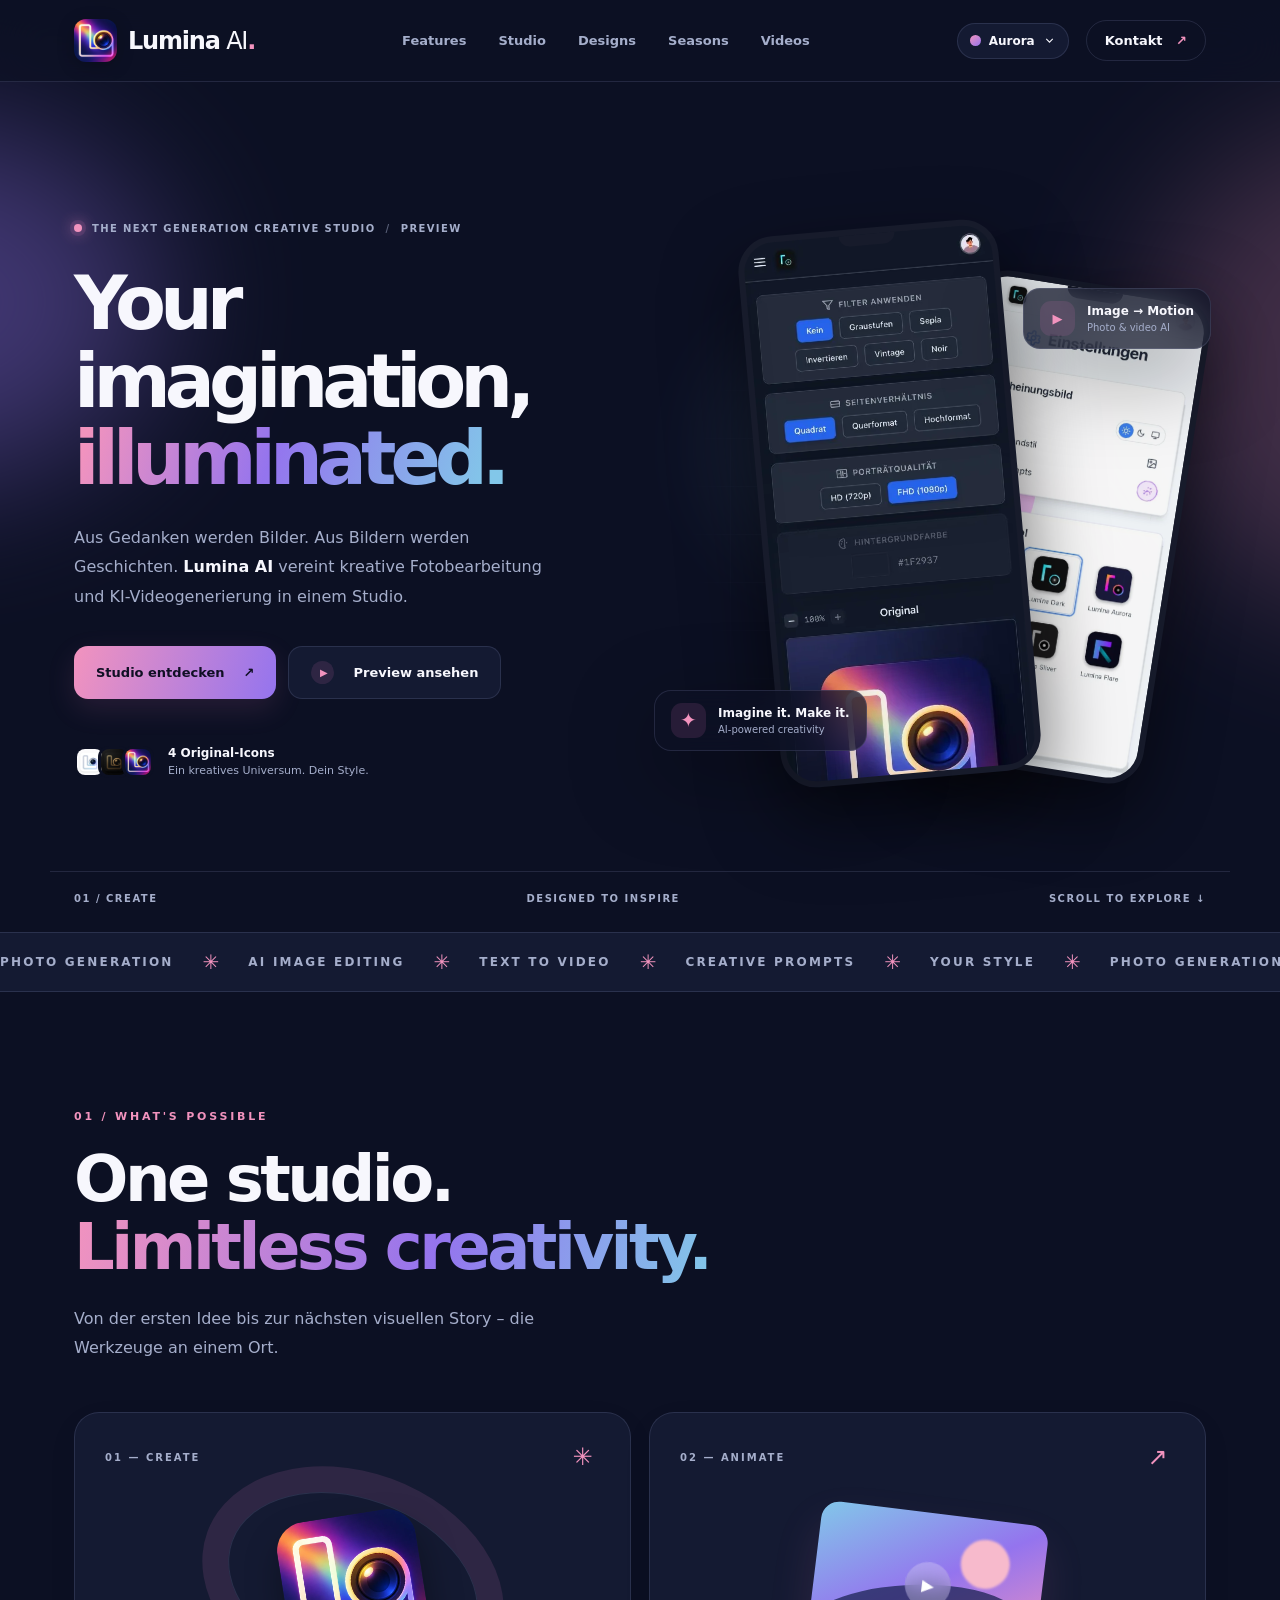
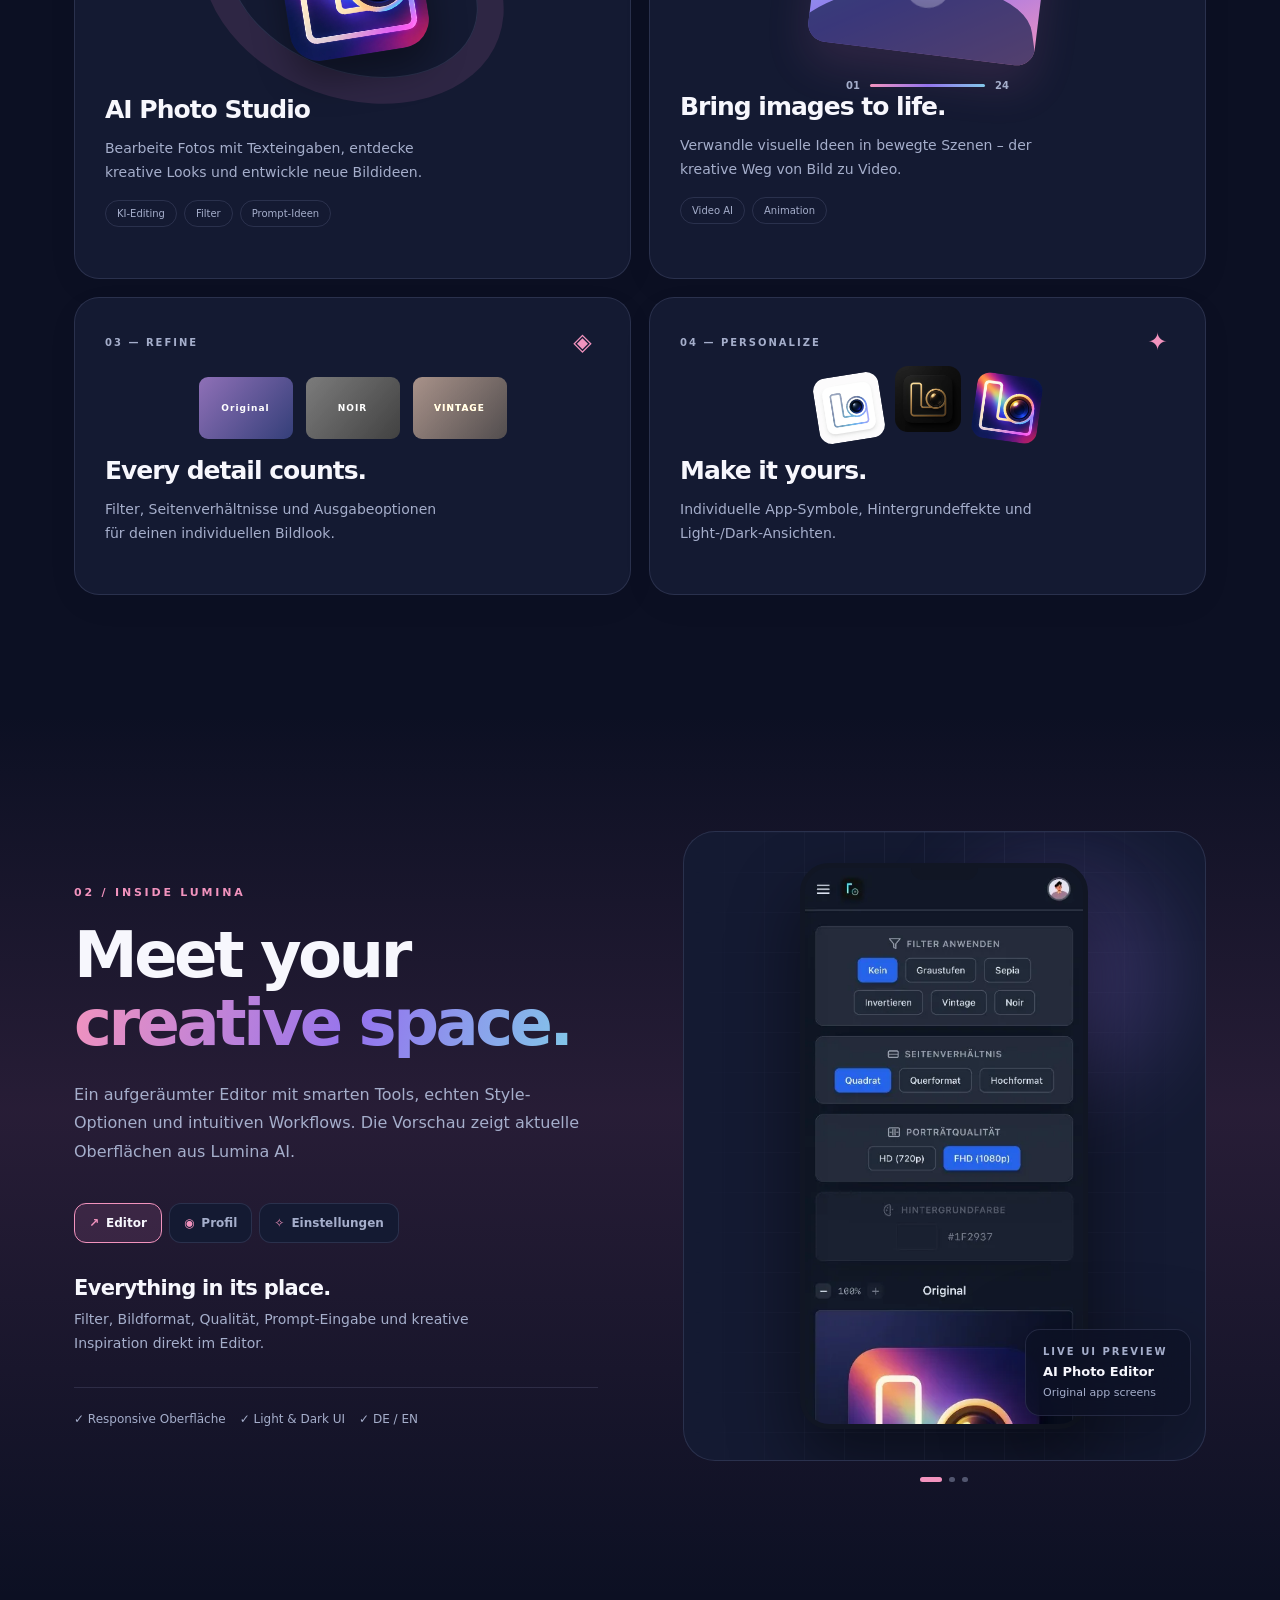
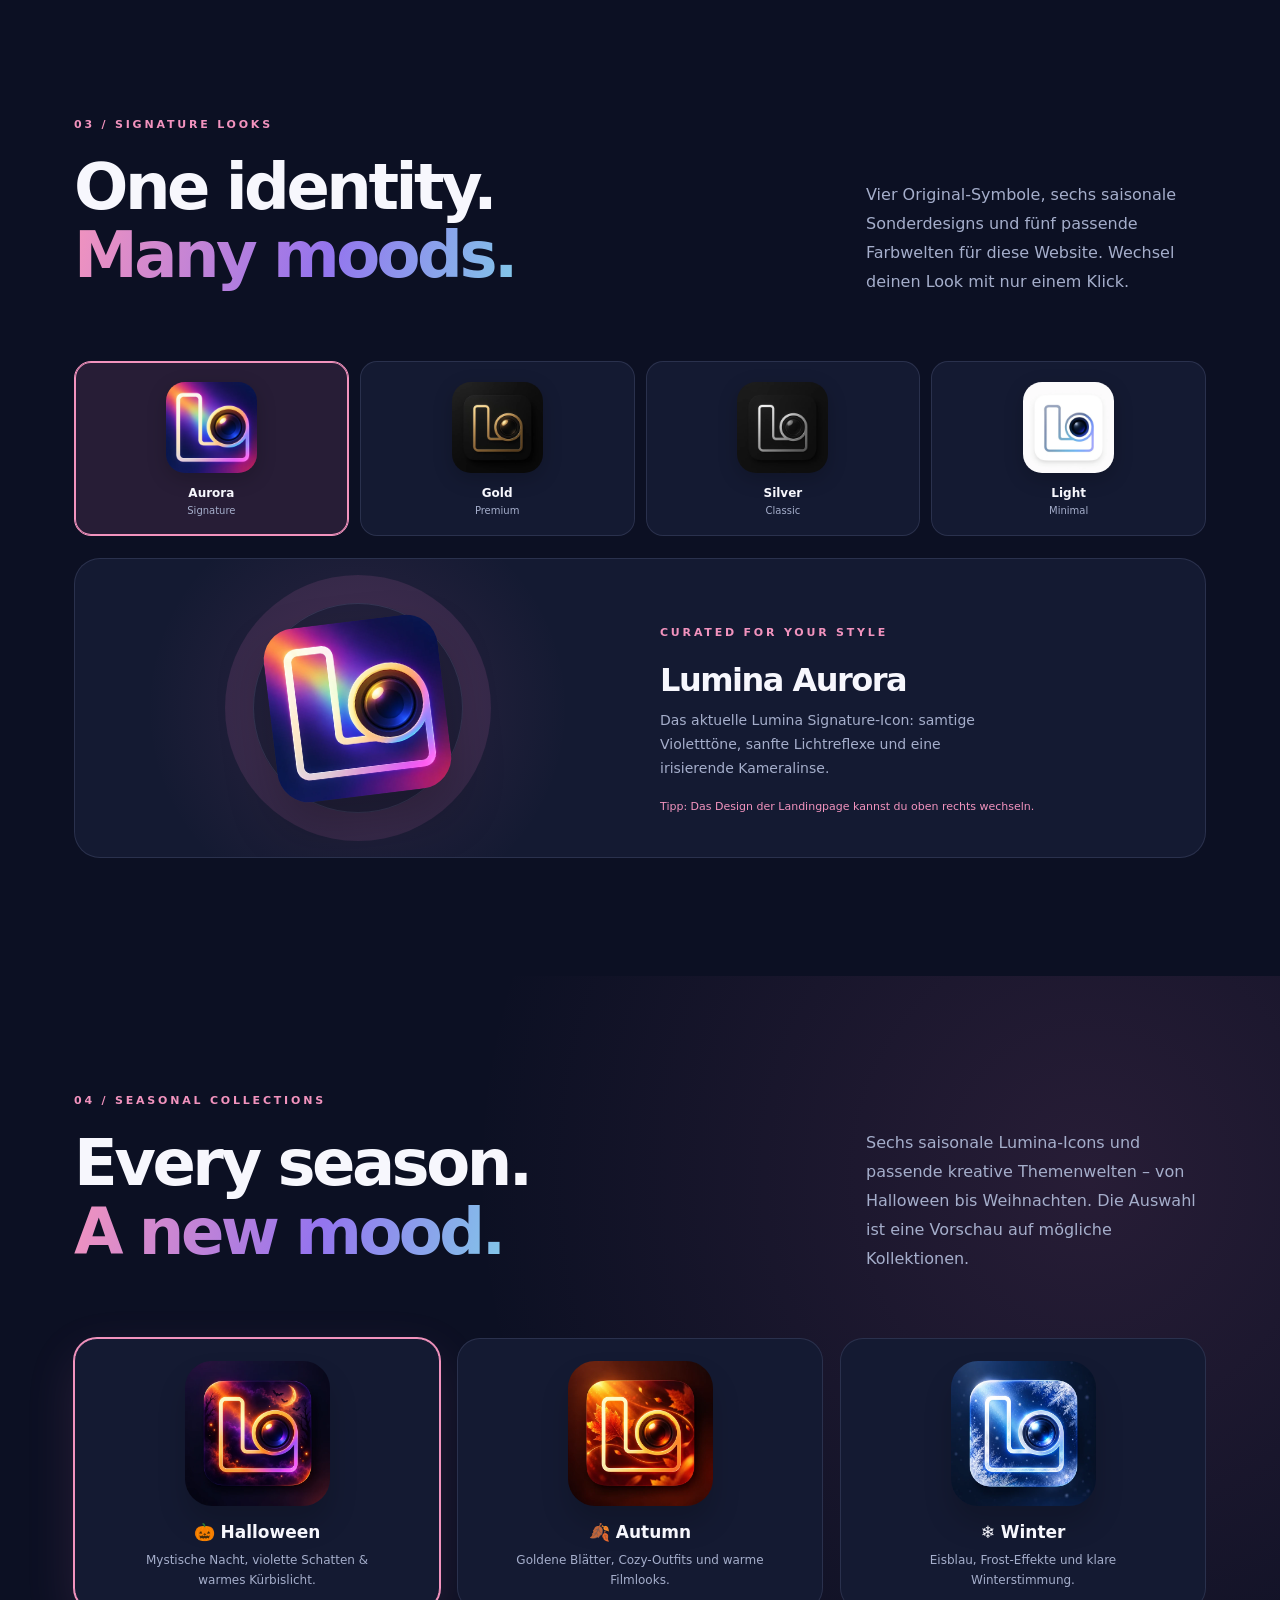
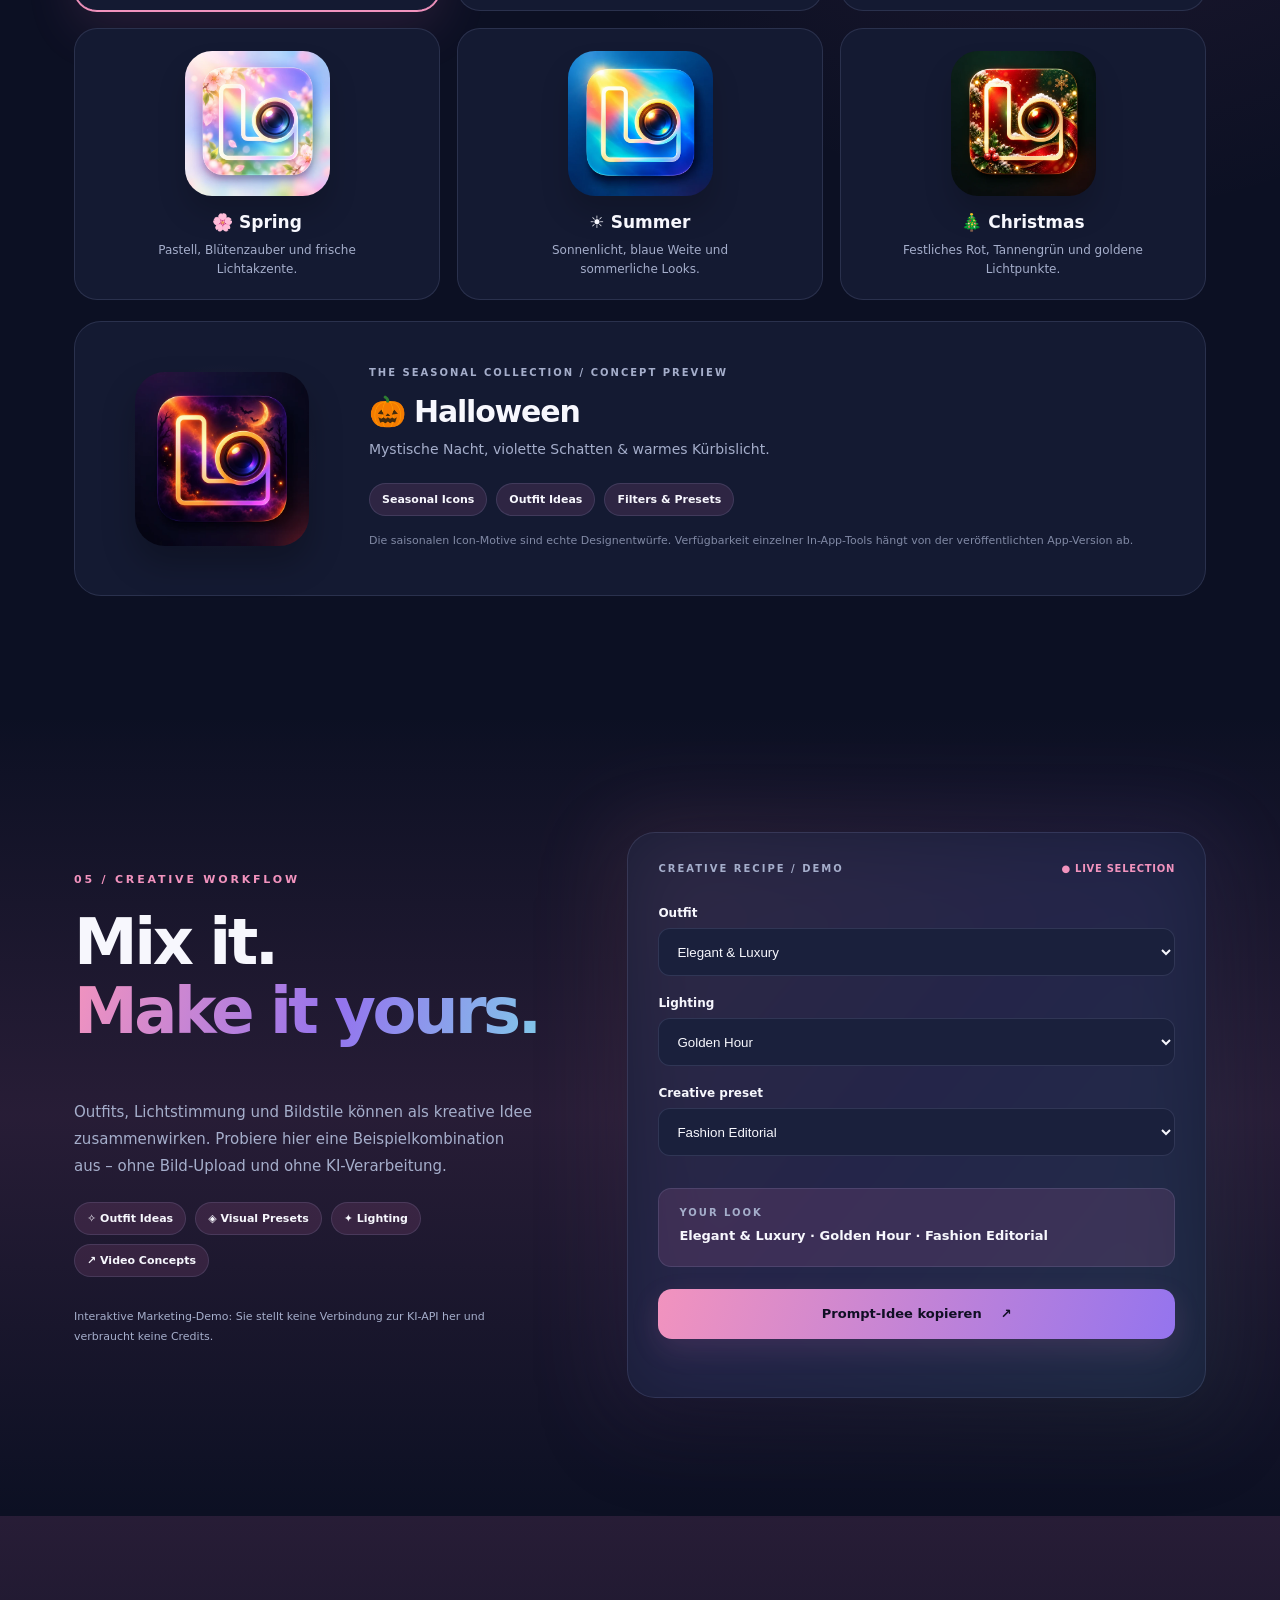
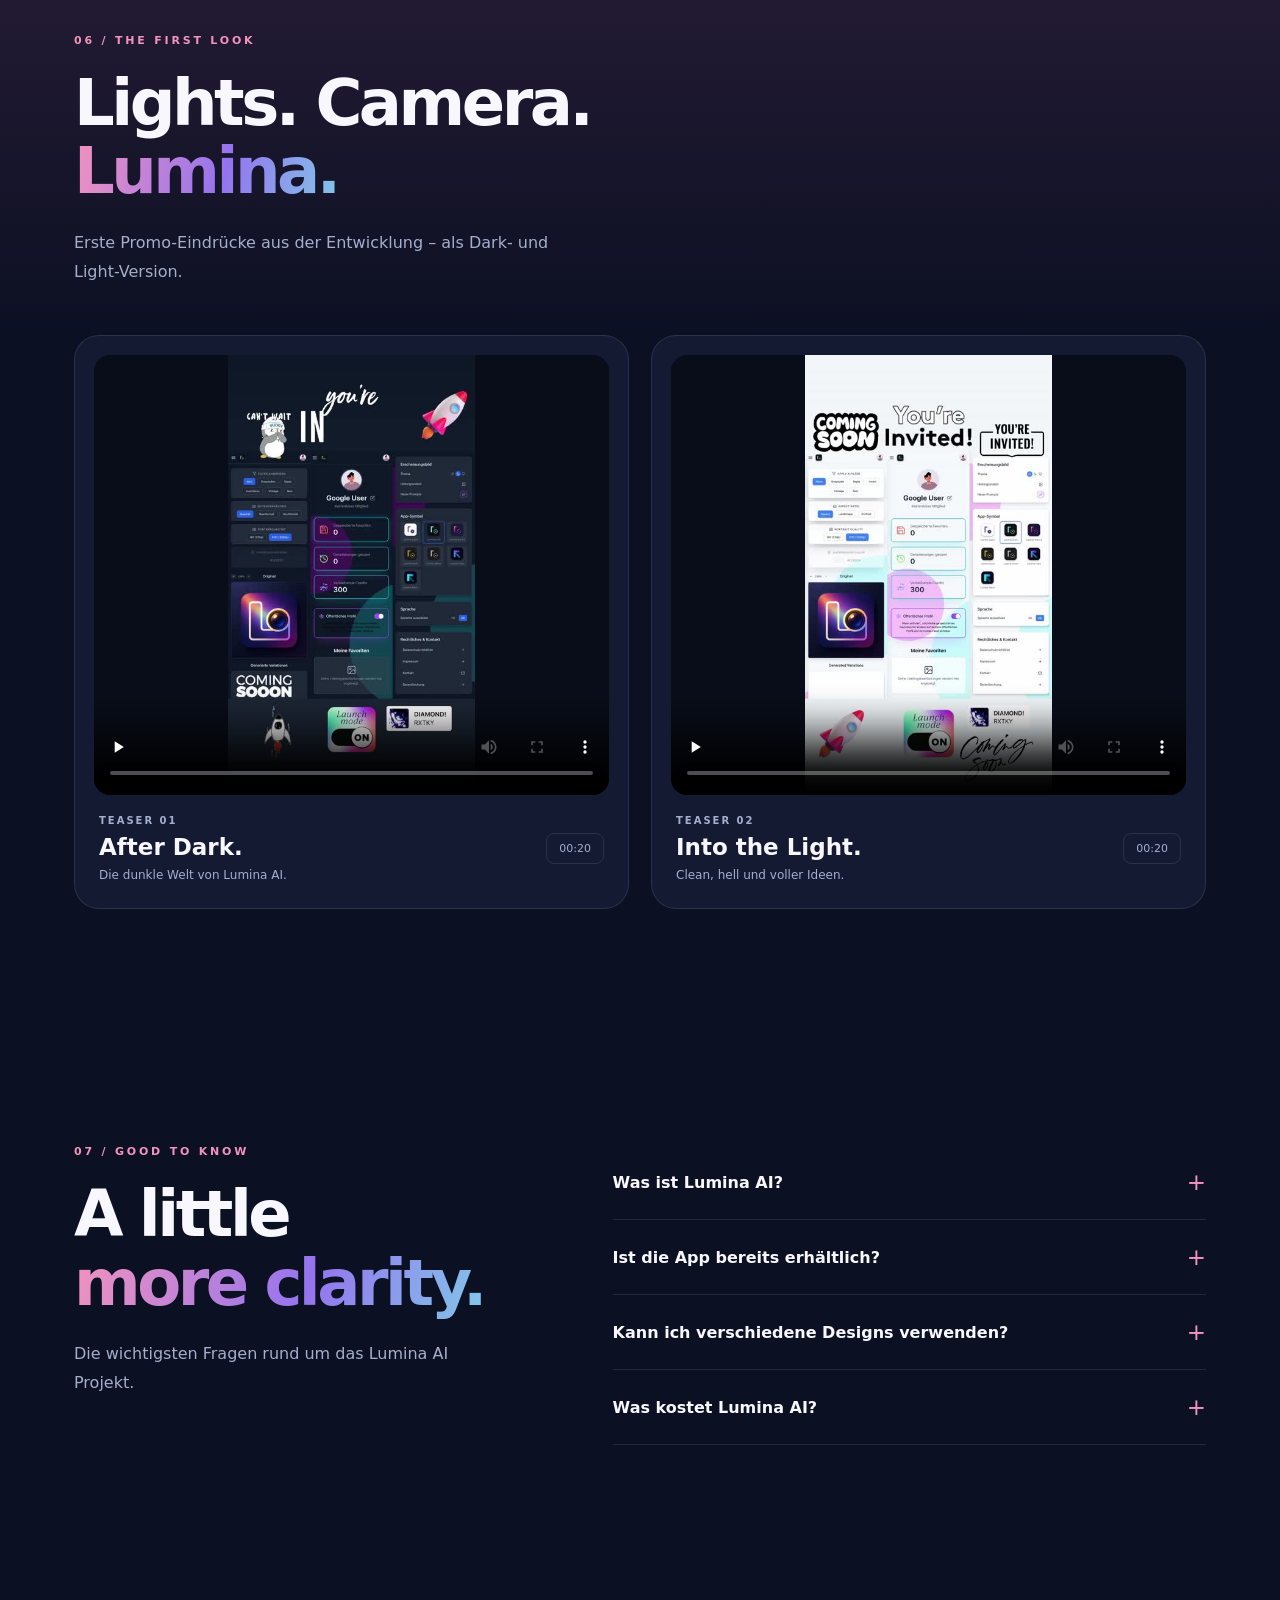
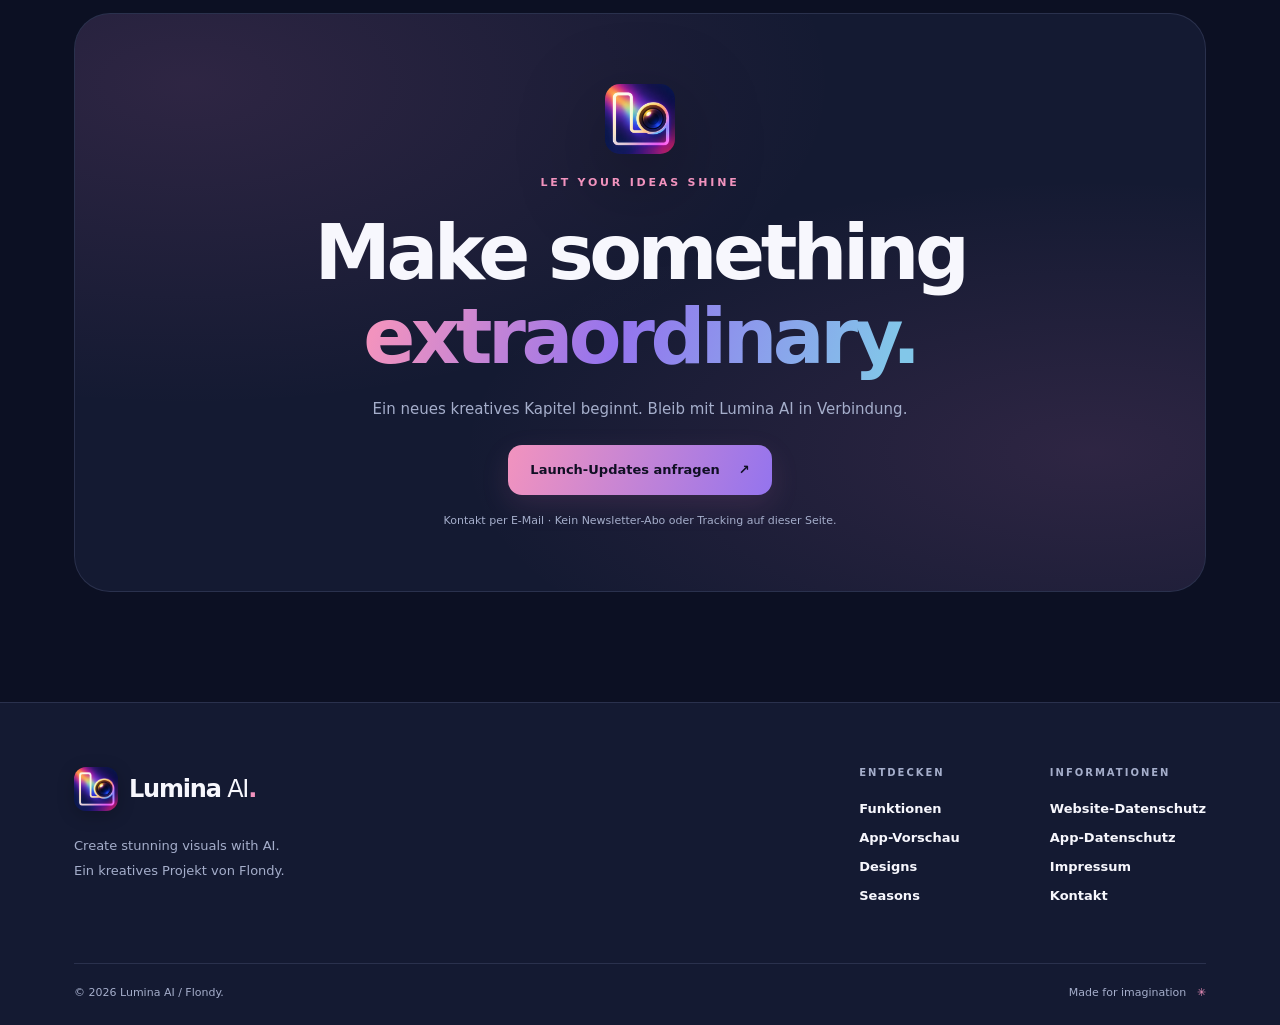
==== commit 30b3e543: "Add files via upload" ====
--- a/index.html
+++ b/index.html
@@ -4,7 +4,7 @@
   <meta charset="utf-8">
   <meta name="viewport" content="width=device-width,initial-scale=1,viewport-fit=cover">
   <meta name="theme-color" content="#0b1024">
-  <meta name="description" content="Lumina AI – dein kreatives Studio für KI-Fotobearbeitung, Bildideen und Video-Generation. Entdecke die Vorschau, sieben App-Icons und fünf Designwelten.">
+  <meta name="description" content="Lumina AI – dein kreatives Studio für KI-Fotobearbeitung, Bildideen und Video-Generation. Entdecke die Vorschau, originale Lumina-Icons und saisonale Designs.">
   <meta property="og:type" content="website">
   <meta property="og:title" content="Lumina AI – Create beyond imagination">
   <meta property="og:description" content="Fotos verwandeln. Ideen in Bewegung bringen. Dein AI Creative Studio.">
@@ -27,8 +27,8 @@
         <nav class="desktop-nav" aria-label="Hauptnavigation">
           <a href="#features">Features</a>
           <a href="#studio">Studio</a>
-          <a href="#styles">Styles</a>
-          <a href="#showcase">Showcase</a>
+          <a href="#styles">Designs</a><a href="#seasons">Seasons</a>
+          <a href="#showcase">Videos</a>
         </nav>
         <div class="nav-actions">
           <div class="theme-picker" id="theme-picker">
@@ -49,7 +49,7 @@
         </div>
       </div>
       <nav class="mobile-nav" id="mobile-nav" aria-label="Mobile Navigation" hidden>
-        <a href="#features">Features</a><a href="#studio">Studio</a><a href="#styles">Styles</a><a href="#showcase">Showcase</a><a href="#faq">FAQ</a>
+        <a href="#features">Features</a><a href="#studio">Studio</a><a href="#styles">Designs</a><a href="#seasons">Seasons</a><a href="#showcase">Videos</a><a href="#faq">FAQ</a>
       </nav>
     </header>
 
@@ -62,7 +62,7 @@
             <h1>Your imagination,<br><em>illuminated.</em></h1>
             <p class="hero-lead">Aus Gedanken werden Bilder. Aus Bildern werden Geschichten. <strong>Lumina AI</strong> vereint kreative Fotobearbeitung und KI-Videogenerierung in einem Studio.</p>
             <div class="hero-cta"><a class="btn btn-primary" href="#studio">Studio entdecken <span aria-hidden="true">↗</span></a><a class="btn btn-ghost" href="#showcase"><span class="play-circle">▶</span> Preview ansehen</a></div>
-            <div class="hero-details"><div class="avatar-icon-stack"><img src="assets/icon-light.webp" alt=""/><img src="assets/icon-dark.webp" alt=""/><img src="assets/icon-aurora.webp" alt=""/></div><p><strong>7 Icon-Varianten</strong><br><span>Ein kreatives Universum. Dein Style.</span></p></div>
+            <div class="hero-details"><div class="avatar-icon-stack"><img src="assets/icon-light.webp" alt=""/><img src="assets/icon-gold.webp" alt=""/><img src="assets/icon-aurora.webp" alt=""/></div><p><strong>4 Original-Icons</strong><br><span>Ein kreatives Universum. Dein Style.</span></p></div>
           </div>
           <div class="hero-art reveal">
             <div class="orb orb-cyan"></div><div class="orb orb-pink"></div>
@@ -85,7 +85,7 @@
             <article class="feature-card feature-hero reveal"><div class="feature-card-top"><span class="feature-number">01 — CREATE</span><span class="feature-icon">✳</span></div><div class="feature-visual feature-visual-image"><img src="assets/icon-aurora.webp" alt="Lumina AI Aurora App-Icon" loading="lazy"/><span class="visual-orbit"></span></div><h3>AI Photo Studio</h3><p>Bearbeite Fotos mit Texteingaben, entdecke kreative Looks und entwickle neue Bildideen.</p><div class="feature-tags"><span>KI-Editing</span><span>Filter</span><span>Prompt-Ideen</span></div></article>
             <article class="feature-card feature-video reveal"><div class="feature-card-top"><span class="feature-number">02 — ANIMATE</span><span class="feature-icon">↗</span></div><div class="motion-visual"><div class="motion-screen"><span class="motion-sun"></span><span class="motion-hill"></span><span class="motion-play">▶</span></div><div class="motion-line"><span>01</span><i></i><span>24</span></div></div><h3>Bring images to life.</h3><p>Verwandle visuelle Ideen in bewegte Szenen – der kreative Weg von Bild zu Video.</p><div class="feature-tags"><span>Video AI</span><span>Animation</span></div></article>
             <article class="feature-card reveal"><div class="feature-card-top"><span class="feature-number">03 — REFINE</span><span class="feature-icon">◈</span></div><div class="feature-small-visual filter-samples"><span>Original</span><span>NOIR</span><span>VINTAGE</span></div><h3>Every detail counts.</h3><p>Filter, Seitenverhältnisse und Ausgabeoptionen für deinen individuellen Bildlook.</p></article>
-            <article class="feature-card reveal"><div class="feature-card-top"><span class="feature-number">04 — PERSONALIZE</span><span class="feature-icon">✦</span></div><div class="feature-small-visual tiny-icons"><img src="assets/icon-light.webp" alt=""/><img src="assets/icon-dark.webp" alt=""/><img src="assets/icon-aurora.webp" alt=""/></div><h3>Make it yours.</h3><p>Individuelle App-Symbole, Hintergrundeffekte und Light-/Dark-Ansichten.</p></article>
+            <article class="feature-card reveal"><div class="feature-card-top"><span class="feature-number">04 — PERSONALIZE</span><span class="feature-icon">✦</span></div><div class="feature-small-visual tiny-icons"><img src="assets/icon-light.webp" alt=""/><img src="assets/icon-gold.webp" alt=""/><img src="assets/icon-aurora.webp" alt=""/></div><h3>Make it yours.</h3><p>Individuelle App-Symbole, Hintergrundeffekte und Light-/Dark-Ansichten.</p></article>
           </div>
         </div>
       </section>
@@ -101,29 +101,44 @@
         </div>
       </section>
 
-      <section class="styles-section section-pad" id="styles"><div class="container"><div class="section-heading section-heading-split reveal"><div><p class="kicker">03 / SIGNATURE LOOKS</p><h2>One identity.<br><span class="gradient-text">Many moods.</span></h2></div><p>Sieben App-Symbole. Fünf passende Designwelten für diese Website. Probier sie direkt aus.</p></div>
-          <div class="icon-picker" role="group" aria-label="App-Symbol Vorschau auswählen">
-            <button class="icon-choice is-selected" data-icon="aurora" aria-pressed="true"><img src="assets/icon-aurora.webp" alt=""><span>Aurora</span><small>Artist</small></button>
-            <button class="icon-choice" data-icon="dark" aria-pressed="false"><img src="assets/icon-dark.webp" alt=""><span>Dark</span><small>Minimal</small></button>
-            <button class="icon-choice" data-icon="light" aria-pressed="false"><img src="assets/icon-light.webp" alt=""><span>Light</span><small>Clean</small></button>
-            <button class="icon-choice" data-icon="gold" aria-pressed="false"><img src="assets/icon-gold.webp" alt=""><span>Gold</span><small>Luxury</small></button>
-            <button class="icon-choice" data-icon="silver" aria-pressed="false"><img src="assets/icon-silver.webp" alt=""><span>Silver</span><small>Classic</small></button>
-            <button class="icon-choice" data-icon="flare" aria-pressed="false"><img src="assets/icon-flare.webp" alt=""><span>Flare</span><small>Future</small></button>
-            <button class="icon-choice" data-icon="neon" aria-pressed="false"><img src="assets/icon-neon.webp" alt=""><span>Neon</span><small>Electric</small></button>
+      <section class="styles-section section-pad" id="styles"><div class="container"><div class="section-heading section-heading-split reveal"><div><p class="kicker">03 / SIGNATURE LOOKS</p><h2>One identity.<br><span class="gradient-text">Many moods.</span></h2></div><p>Vier Original-Symbole, sechs saisonale Sonderdesigns und fünf passende Farbwelten für diese Website. Wechsel deinen Look mit nur einem Klick.</p></div>
+          <div class="icon-picker" role="group" aria-label="Original Lumina App-Symbole auswählen">
+            <button type="button" class="icon-choice is-selected" data-icon="aurora" aria-pressed="true"><img src="assets/icon-aurora.webp" alt="Lumina Aurora Icon" loading="lazy"><span>Aurora</span><small>Signature</small></button>
+            <button type="button" class="icon-choice " data-icon="gold" aria-pressed="false"><img src="assets/icon-gold.webp" alt="Lumina Gold Icon" loading="lazy"><span>Gold</span><small>Premium</small></button>
+            <button type="button" class="icon-choice " data-icon="silver" aria-pressed="false"><img src="assets/icon-silver.webp" alt="Lumina Silver Icon" loading="lazy"><span>Silver</span><small>Classic</small></button>
+            <button type="button" class="icon-choice " data-icon="light" aria-pressed="false"><img src="assets/icon-light.webp" alt="Lumina Light Icon" loading="lazy"><span>Light</span><small>Minimal</small></button>
           </div>
           <div class="style-spotlight reveal"><div class="spotlight-art"><div class="spotlight-halo"></div><img id="spotlight-icon" src="assets/icon-aurora.webp" alt="Ausgewähltes Lumina AI Icon"></div><div class="spotlight-description"><p class="kicker">CURATED FOR YOUR STYLE</p><h3 id="spotlight-name">Lumina Aurora</h3><p id="spotlight-copy">Lebendige Lichtreflexe, violette Tiefen und ein cineastischer Charakter.</p><span class="spotlight-hint">Tipp: Das Design der Landingpage kannst du oben rechts wechseln.</span></div></div>
         </div></section>
 
-      <section class="showcase-section section-pad" id="showcase"><div class="container"><div class="section-heading reveal"><p class="kicker">04 / THE FIRST LOOK</p><h2>Lights. Camera.<br><span class="gradient-text">Lumina.</span></h2><p>Erste Promo-Eindrücke aus der Entwicklung – als Dark- und Light-Version.</p></div>
+      <section class="seasonal-section section-pad" id="seasons">
+        <div class="container">
+          <div class="section-heading section-heading-split reveal"><div><p class="kicker">04 / SEASONAL COLLECTIONS</p><h2>Every season.<br><span class="gradient-text">A new mood.</span></h2></div><p>Sechs saisonale Lumina-Icons und passende kreative Themenwelten – von Halloween bis Weihnachten. Die Auswahl ist eine Vorschau auf mögliche Kollektionen.</p></div>
+          <div class="season-grid" role="group" aria-label="Saisonales Lumina Icon auswählen">
+            <button class="season-card is-selected" type="button" data-season="halloween" aria-pressed="true"><img src="assets/icon-season-halloween.webp" alt="Lumina Halloween Sonderedition" loading="lazy"><span class="season-title">🎃 Halloween</span><span class="season-sub">Mystische Nacht, violette Schatten &amp; warmes Kürbislicht.</span></button>
+            <button class="season-card " type="button" data-season="autumn" aria-pressed="false"><img src="assets/icon-season-autumn.webp" alt="Lumina Autumn Sonderedition" loading="lazy"><span class="season-title">🍂 Autumn</span><span class="season-sub">Goldene Blätter, Cozy-Outfits und warme Filmlooks.</span></button>
+            <button class="season-card " type="button" data-season="winter" aria-pressed="false"><img src="assets/icon-season-winter.webp" alt="Lumina Winter Sonderedition" loading="lazy"><span class="season-title">❄️ Winter</span><span class="season-sub">Eisblau, Frost-Effekte und klare Winterstimmung.</span></button>
+            <button class="season-card " type="button" data-season="spring" aria-pressed="false"><img src="assets/icon-season-spring.webp" alt="Lumina Spring Sonderedition" loading="lazy"><span class="season-title">🌸 Spring</span><span class="season-sub">Pastell, Blütenzauber und frische Lichtakzente.</span></button>
+            <button class="season-card " type="button" data-season="summer" aria-pressed="false"><img src="assets/icon-season-summer.webp" alt="Lumina Summer Sonderedition" loading="lazy"><span class="season-title">☀️ Summer</span><span class="season-sub">Sonnenlicht, blaue Weite und sommerliche Looks.</span></button>
+            <button class="season-card " type="button" data-season="christmas" aria-pressed="false"><img src="assets/icon-season-christmas.webp" alt="Lumina Christmas Sonderedition" loading="lazy"><span class="season-title">🎄 Christmas</span><span class="season-sub">Festliches Rot, Tannengrün und goldene Lichtpunkte.</span></button>
+          </div>
+          <div class="season-detail reveal" aria-live="polite"><div class="season-detail-art"><img id="season-selected-img" src="assets/icon-season-halloween.webp" alt="Halloween Icon in groß"></div><div><span class="small-label">THE SEASONAL COLLECTION / CONCEPT PREVIEW</span><h3 id="season-selected-name">🎃 Halloween</h3><p id="season-selected-description">Mystische Nacht, violette Schatten & warmes Kürbislicht.</p><div class="season-tags"><span>Seasonal Icons</span><span>Outfit Ideas</span><span>Filters & Presets</span></div><p class="season-disclaimer">Die saisonalen Icon-Motive sind echte Designentwürfe. Verfügbarkeit einzelner In-App-Tools hängt von der veröffentlichten App-Version ab.</p></div></div>
+        </div>
+      </section>
+      <section class="recipe-section section-pad" id="creative">
+        <div class="container recipe-grid"><div class="recipe-copy reveal"><p class="kicker">05 / CREATIVE WORKFLOW</p><h2>Mix it.<br><span class="gradient-text">Make it yours.</span></h2><p>Outfits, Lichtstimmung und Bildstile können als kreative Idee zusammenwirken. Probiere hier eine Beispielkombination aus – ohne Bild-Upload und ohne KI-Verarbeitung.</p><div class="recipe-badges"><span>✧ Outfit Ideas</span><span>◈ Visual Presets</span><span>✦ Lighting</span><span>↗ Video Concepts</span></div><p class="recipe-disclaimer">Interaktive Marketing-Demo: Sie stellt keine Verbindung zur KI-API her und verbraucht keine Credits.</p></div><div class="recipe-panel reveal"><div class="recipe-panel-header"><span class="small-label">CREATIVE RECIPE / DEMO</span><span class="recipe-dot">● LIVE SELECTION</span></div><label for="recipe-outfit">Outfit</label><select id="recipe-outfit"><option value="elegant dark tailored outfit">Elegant & Luxury</option><option value="futuristic dark techwear jacket">Cyberpunk Techwear</option><option value="soft pastel spring outfit">Spring Blossom</option><option value="warm autumn knitwear">Autumn Cozy</option></select><label for="recipe-light">Lighting</label><select id="recipe-light"><option value="cinematic golden hour lighting">Golden Hour</option><option value="cyan and violet neon rim lighting">Neon Night</option><option value="soft professional studio light">Soft Studio</option><option value="crisp winter daylight">Winter Glow</option></select><label for="recipe-style">Creative preset</label><select id="recipe-style"><option value="premium editorial photography">Fashion Editorial</option><option value="filmic color grading and gentle film grain">Cinematic Film</option><option value="dreamlike fantasy illustration">Fantasy Dream</option><option value="warm analog 1990s film colors">Retro Vintage</option></select><div class="recipe-output"><span class="small-label">YOUR LOOK</span><p id="recipe-result">Elegant & Luxury · Golden Hour · Fashion Editorial</p></div><button type="button" class="btn btn-primary recipe-copy-btn" id="recipe-copy">Prompt-Idee kopieren <span>↗</span></button><p id="recipe-feedback" class="recipe-feedback" role="status" aria-live="polite"></p></div></div>
+      </section>
+
+      <section class="showcase-section section-pad" id="showcase"><div class="container"><div class="section-heading reveal"><p class="kicker">06 / THE FIRST LOOK</p><h2>Lights. Camera.<br><span class="gradient-text">Lumina.</span></h2><p>Erste Promo-Eindrücke aus der Entwicklung – als Dark- und Light-Version.</p></div>
         <div class="video-grid"><article class="video-card reveal"><div class="video-frame"><video controls playsinline preload="none" poster="assets/teaser-dark-poster.jpg" aria-label="Lumina AI Dark Promo-Video"><source src="assets/teaser-dark.mp4" type="video/mp4">Dein Browser unterstützt kein HTML5-Video.</video></div><div class="video-meta"><div><span class="small-label">TEASER 01</span><h3>After Dark.</h3><p>Die dunkle Welt von Lumina AI.</p></div><span class="video-length">00:20</span></div></article><article class="video-card reveal"><div class="video-frame"><video controls playsinline preload="none" poster="assets/teaser-light-poster.jpg" aria-label="Lumina AI Light Promo-Video"><source src="assets/teaser-light.mp4" type="video/mp4">Dein Browser unterstützt kein HTML5-Video.</video></div><div class="video-meta"><div><span class="small-label">TEASER 02</span><h3>Into the Light.</h3><p>Clean, hell und voller Ideen.</p></div><span class="video-length">00:20</span></div></article></div>
         </div></section>
 
-      <section class="faq-section section-pad" id="faq"><div class="container faq-grid"><div class="reveal"><p class="kicker">05 / GOOD TO KNOW</p><h2>A little<br><span class="gradient-text">more clarity.</span></h2><p>Die wichtigsten Fragen rund um das Lumina AI Projekt.</p></div><div class="faq-items reveal"><details><summary>Was ist Lumina AI?<span>+</span></summary><p>Lumina AI ist ein kreatives App-Projekt für KI-gestützte Fotobearbeitung und Videoerstellung. Die gezeigten Screenshots stammen aus einer vorhandenen App-Vorschau.</p></details><details><summary>Ist die App bereits erhältlich?<span>+</span></summary><p>Diese Website präsentiert das Projekt. Ein bestätigter Download-Link oder Veröffentlichungstermin liegt hier noch nicht vor. Informationen kannst du per E-Mail erfragen.</p></details><details><summary>Kann ich verschiedene Designs verwenden?<span>+</span></summary><p>In den gezeigten App-Ansichten gibt es unterschiedliche App-Symbole und Light-/Dark-Einstellungen. Auf dieser Website kannst du zusätzlich zwischen fünf Farbwelten wechseln.</p></details><details><summary>Was kostet Lumina AI?<span>+</span></summary><p>Preise und mögliche Credit-Pakete sind noch nicht offiziell angegeben. Vor einer Veröffentlichung werden die Konditionen transparent ausgewiesen.</p></details></div></div></section>
+      <section class="faq-section section-pad" id="faq"><div class="container faq-grid"><div class="reveal"><p class="kicker">07 / GOOD TO KNOW</p><h2>A little<br><span class="gradient-text">more clarity.</span></h2><p>Die wichtigsten Fragen rund um das Lumina AI Projekt.</p></div><div class="faq-items reveal"><details><summary>Was ist Lumina AI?<span>+</span></summary><p>Lumina AI ist ein kreatives App-Projekt für KI-gestützte Fotobearbeitung und Videoerstellung. Die gezeigten Screenshots stammen aus einer vorhandenen App-Vorschau.</p></details><details><summary>Ist die App bereits erhältlich?<span>+</span></summary><p>Diese Website präsentiert das Projekt. Ein bestätigter Download-Link oder Veröffentlichungstermin liegt hier noch nicht vor. Informationen kannst du per E-Mail erfragen.</p></details><details><summary>Kann ich verschiedene Designs verwenden?<span>+</span></summary><p>Ja. Die Original-Icons und sechs saisonale Entwürfe findest du im Designbereich. Für diese Website kannst du zusätzlich zwischen fünf Farbwelten wechseln. Welche Varianten in der installierten App erscheinen, hängt von der jeweiligen Version ab.</p></details><details><summary>Was kostet Lumina AI?<span>+</span></summary><p>Preise und mögliche Credit-Pakete sind noch nicht offiziell angegeben. Vor einer Veröffentlichung werden die Konditionen transparent ausgewiesen.</p></details></div></div></section>
 
       <section class="final-cta-section"><div class="container"><div class="final-cta reveal"><div class="cta-sheen"></div><div class="cta-icon"><img src="assets/icon-aurora.webp" alt="" data-brand-icon></div><p class="kicker">LET YOUR IDEAS SHINE</p><h2>Make something<br><em>extraordinary.</em></h2><p>Ein neues kreatives Kapitel beginnt. Bleib mit Lumina AI in Verbindung.</p><a class="btn btn-primary" href="mailto:flondy.dev@gmail.com?subject=Lumina%20AI%20%E2%80%93%20Launch-Updates">Launch-Updates anfragen <span aria-hidden="true">↗</span></a><small>Kontakt per E-Mail · Kein Newsletter-Abo oder Tracking auf dieser Seite.</small></div></div></section>
     </main>
 
-    <footer class="site-footer"><div class="container"><div class="footer-main"><div><a class="brand footer-brand" href="#top"><img src="assets/icon-aurora.webp" alt="" data-brand-icon width="44" height="44"><span>Lumina<span class="brand-suffix"> AI</span><span class="brand-point">.</span></span></a><p>Create stunning visuals with AI.<br>Ein kreatives Projekt von Flondy.</p></div><div class="footer-links"><div><strong>ENTDECKEN</strong><a href="#features">Funktionen</a><a href="#studio">App-Vorschau</a><a href="#styles">Styles</a></div><div><strong>INFORMATIONEN</strong><a href="datenschutz.html">Datenschutzerklärung</a><a href="impressum.html">Impressum</a><a href="mailto:flondy.dev@gmail.com">Kontakt</a></div></div></div><div class="footer-bottom"><span>© <span id="current-year">2026</span> Lumina AI / Flondy.</span><span>Made for imagination <span class="footer-heart">✳</span></span></div></div></footer>
+    <footer class="site-footer"><div class="container"><div class="footer-main"><div><a class="brand footer-brand" href="#top"><img src="assets/icon-aurora.webp" alt="" data-brand-icon width="44" height="44"><span>Lumina<span class="brand-suffix"> AI</span><span class="brand-point">.</span></span></a><p>Create stunning visuals with AI.<br>Ein kreatives Projekt von Flondy.</p></div><div class="footer-links"><div><strong>ENTDECKEN</strong><a href="#features">Funktionen</a><a href="#studio">App-Vorschau</a><a href="#styles">Designs</a><a href="#seasons">Seasons</a></div><div><strong>INFORMATIONEN</strong><a href="datenschutz.html">Website-Datenschutz</a><a href="app-datenschutz.html">App-Datenschutz</a><a href="impressum.html">Impressum</a><a href="mailto:flondy.dev@gmail.com">Kontakt</a></div></div></div><div class="footer-bottom"><span>© <span id="current-year">2026</span> Lumina AI / Flondy.</span><span>Made for imagination <span class="footer-heart">✳</span></span></div></div></footer>
   </div>
 </body>
 </html>
--- a/styles.css
+++ b/styles.css
@@ -25,3 +25,31 @@
 @media(max-width:610px){.site-header{height:72px}.brand{font-size:21px}.brand>img{width:39px;height:39px}.nav-actions{gap:8px}.theme-trigger{padding:10px}.theme-trigger-label{display:none}.mobile-nav:not([hidden]){top:71px}.hero{padding-top:52px;padding-bottom:24px}.hero h1{font-size:clamp(49px,10vw,62px);letter-spacing:-3px}.eyebrow{font-size:8px;letter-spacing:1px}.hero-lead{font-size:14px}.hero-cta{margin:25px 0}.btn{min-height:45px;padding:13px 17px;font-size:12px}.hero-art{height:385px;width:100%;transform:none;margin-top:10px}.phone-front{width:180px;height:372px;border-width:4px;border-radius:24px;left:16%;top:0}.phone-back{width:168px;height:344px;right:9%;top:39px;border-width:4px;border-radius:24px}.float-output{left:0;bottom:17px}.float-badge{right:0;top:35px}.hero-floating-card{padding:8px 10px;gap:7px;border-radius:10px}.hero-floating-card strong{font-size:9px}.hero-floating-card small{font-size:8px}.float-card-icon{width:25px;height:25px;font-size:15px}.hero-bottom{font-size:8px;letter-spacing:1px}.hero-bottom span:nth-child(2){display:none}.marquee{height:48px}.marquee span{font-size:10px}.section-heading h2,.studio-copy h2,.faq-grid h2{font-size:43px;letter-spacing:-2.8px}.section-heading>p:last-child,.studio-copy>p:not(.kicker){font-size:14px}.feature-grid{grid-template-columns:1fr}.feature-card{min-height:250px;padding:23px}.feature-card.feature-hero,.feature-card.feature-video{min-height:405px}.feature-visual,.motion-visual{height:175px}.feature-visual-image img{width:126px;height:126px}.feature-card h3{font-size:22px}.studio-stage{height:560px}.studio-card-phone{width:243px;height:522px}.studio-stage-floating{right:8px;bottom:25px;min-width:138px;padding:11px}.section-heading-split{display:block}.icon-picker{grid-template-columns:repeat(4,minmax(0,1fr));gap:8px}.icon-choice{padding:11px 3px 12px;border-radius:13px}.icon-choice img{width:52px;height:52px;border-radius:12px}.icon-choice>span{font-size:11px}.icon-choice>small{font-size:9px}.style-spotlight{grid-template-columns:1fr}.spotlight-art{padding:50px 0 25px}.spotlight-description{padding:25px 26px 32px}.video-grid{grid-template-columns:1fr}.video-frame{height:415px}.faq-grid{gap:10px}.faq-items summary{font-size:14px}.final-cta-section{padding:40px 0 70px}.final-cta{padding:49px 12px 52px;border-radius:24px}.final-cta h2{font-size:47px;letter-spacing:-3px}.final-cta>p:not(.kicker){padding:0 14px;font-size:13px}.footer-main{flex-direction:column;padding-bottom:35px}.footer-links{justify-content:space-between;gap:14px}.footer-bottom{gap:15px;flex-wrap:wrap}.legal-main{padding:57px 0 80px}.legal-title{font-size:45px}.legal-layout{grid-template-columns:1fr;gap:19px}.legal-toc{position:static;display:flex;flex-direction:row;overflow:auto;gap:15px;padding-bottom:12px}.legal-toc a{white-space:nowrap}.legal-subtitle{font-size:14px}}
 @media(max-width:385px){.brand{font-size:19px}.phone-front{left:10%}.phone-back{right:3%}.hero-floating-card.float-badge{top:57px}.hero-floating-card.float-output{bottom:20px}.hero-cta .btn{width:100%}.icon-choice img{width:43px;height:43px}}
 @media(prefers-reduced-motion:reduce){*,*:before,*:after{animation-duration:.01ms!important;transition-duration:.01ms!important;scroll-behavior:auto!important}.reveal{opacity:1;transform:none}}
+
+/* 2026 edition: updated original icons, six seasonal styles and interactive recipe preview */
+html[data-theme="aurora"]{--a:#f293be;--b:#9474ee;--c:#82c7e9;--soft:rgba(223,114,183,.13)}
+.icon-picker{grid-template-columns:repeat(4,minmax(0,1fr))}
+.icon-choice{padding:20px 13px 19px}.icon-choice img{width:91px;height:91px;border-radius:19px}
+.seasonal-section{background:radial-gradient(ellipse at 85% 15%,var(--soft),transparent 40%)}
+.season-grid{display:grid;grid-template-columns:repeat(3,minmax(0,1fr));gap:17px}
+.season-card{display:flex;align-items:center;flex-direction:column;gap:9px;background:var(--panel);border:1px solid var(--border);border-radius:23px;color:var(--text);padding:22px 18px 20px;transition:transform .2s,border-color .2s,box-shadow .2s;text-align:center}
+.season-card:hover{transform:translateY(-5px)}.season-card.is-selected{border-color:var(--a);box-shadow:0 0 0 1px var(--a),0 18px 50px var(--soft)}
+.season-card img{height:145px;width:145px;object-fit:cover;border-radius:27px;box-shadow:0 18px 28px rgba(0,0,0,.17);margin-bottom:7px}
+.season-title{font-size:17px;font-weight:800}.season-sub{font-size:12px;line-height:1.6;color:var(--muted);max-width:255px}
+.season-detail{display:grid;grid-template-columns:210px 1fr;align-items:center;gap:40px;margin-top:21px;padding:30px 44px;border:1px solid var(--border);border-radius:27px;background:var(--panel);min-height:275px}
+.season-detail-art{height:206px;width:206px;display:grid;place-items:center;background:radial-gradient(circle,var(--soft),transparent 66%)}.season-detail-art img{height:174px;width:174px;object-fit:cover;border-radius:30px;box-shadow:0 18px 33px rgba(0,0,0,.25)}
+.season-detail h3{font-size:30px;margin:16px 0 8px;letter-spacing:-1.2px}.season-detail p{line-height:1.75;color:var(--muted);font-size:14px}
+.season-tags,.recipe-badges{display:flex;gap:9px;flex-wrap:wrap;margin-top:22px}.season-tags span,.recipe-badges span{font-size:11px;padding:9px 12px;border:1px solid var(--border);background:var(--soft);border-radius:99px;font-weight:650}
+.season-detail p.season-disclaimer{font-size:11px;margin:15px 0 0;opacity:.75}
+.recipe-section{background:linear-gradient(180deg,transparent,var(--soft),transparent)}.recipe-grid{display:grid;grid-template-columns:.9fr 1.1fr;gap:80px;align-items:center}.recipe-copy h2{font-size:clamp(44px,5vw,68px);letter-spacing:-3.5px;line-height:1.08}
+.recipe-copy>p:not(.kicker){max-width:460px;color:var(--muted);line-height:1.8;font-size:15px}.recipe-copy .recipe-disclaimer{font-size:11px!important;margin-top:30px}
+.recipe-panel{position:relative;background:var(--panel);border:1px solid var(--border);border-radius:28px;padding:30px;box-shadow:var(--shadow);display:flex;flex-direction:column;gap:8px}
+.recipe-panel:before{content:"";position:absolute;z-index:-1;inset:-15px;background:linear-gradient(130deg,var(--a),var(--b),var(--c));filter:blur(46px);opacity:.12}
+.recipe-panel-header{display:flex;justify-content:space-between;gap:15px;align-items:center;margin-bottom:12px}.recipe-dot{color:var(--a);font-size:10px;font-weight:800;letter-spacing:.7px}
+.recipe-panel label{font-size:12px;font-weight:720;margin-top:12px}.recipe-panel select{width:100%;appearance:auto;color:var(--text);background:var(--panel2);border:1px solid var(--border);border-radius:12px;padding:13px 14px;min-height:48px}
+.recipe-panel select option{color:var(--text);background:var(--panel)}.recipe-output{border-radius:13px;background:var(--soft);padding:18px 20px;margin-top:24px;border:1px solid var(--border)}
+.recipe-output p{font-size:13px;line-height:1.75;margin:7px 0 0;font-weight:650}.recipe-copy-btn{margin-top:14px;width:100%;border:none}.recipe-feedback{margin:4px 0 0;min-height:16px;font-size:11px;color:var(--muted)}
+:focus-visible{outline:3px solid var(--a);outline-offset:3px}
+@media(max-width:850px){.season-grid{grid-template-columns:repeat(3,minmax(0,1fr))}.season-card img{width:110px;height:110px}.recipe-grid{grid-template-columns:1fr;gap:30px}}
+@media(max-width:610px){.icon-picker{grid-template-columns:repeat(2,minmax(0,1fr))}.icon-choice img{width:73px;height:73px}.season-grid{grid-template-columns:repeat(2,minmax(0,1fr));gap:10px}.season-card{padding:14px 10px}.season-card img{width:105px;height:105px;border-radius:20px}.season-title{font-size:14px}.season-sub{font-size:11px}.season-detail{grid-template-columns:1fr;padding:25px;gap:4px;text-align:center}.season-detail-art{margin:auto}.season-tags{justify-content:center}.recipe-panel{padding:20px}.recipe-copy h2{font-size:43px}.recipe-panel-header{flex-wrap:wrap}}
+@media(max-width:385px){.season-card img{width:90px;height:90px}}
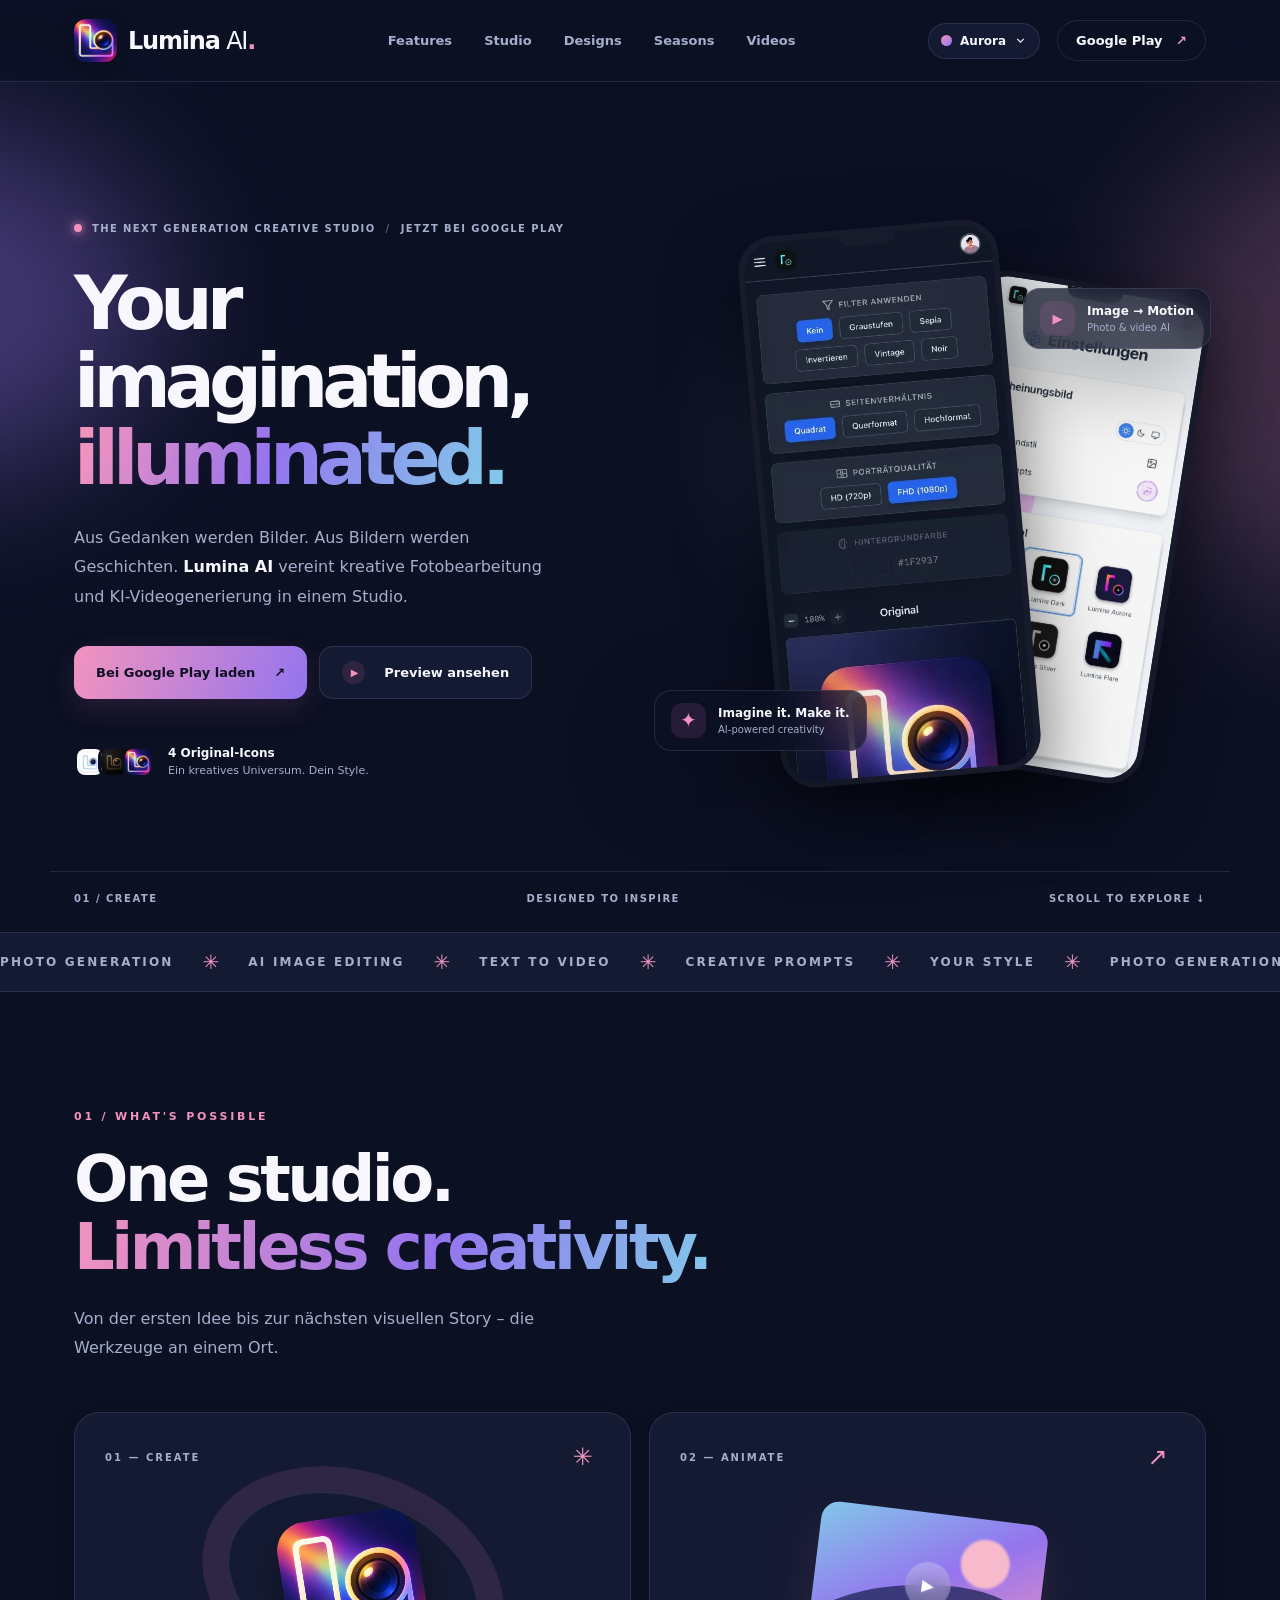
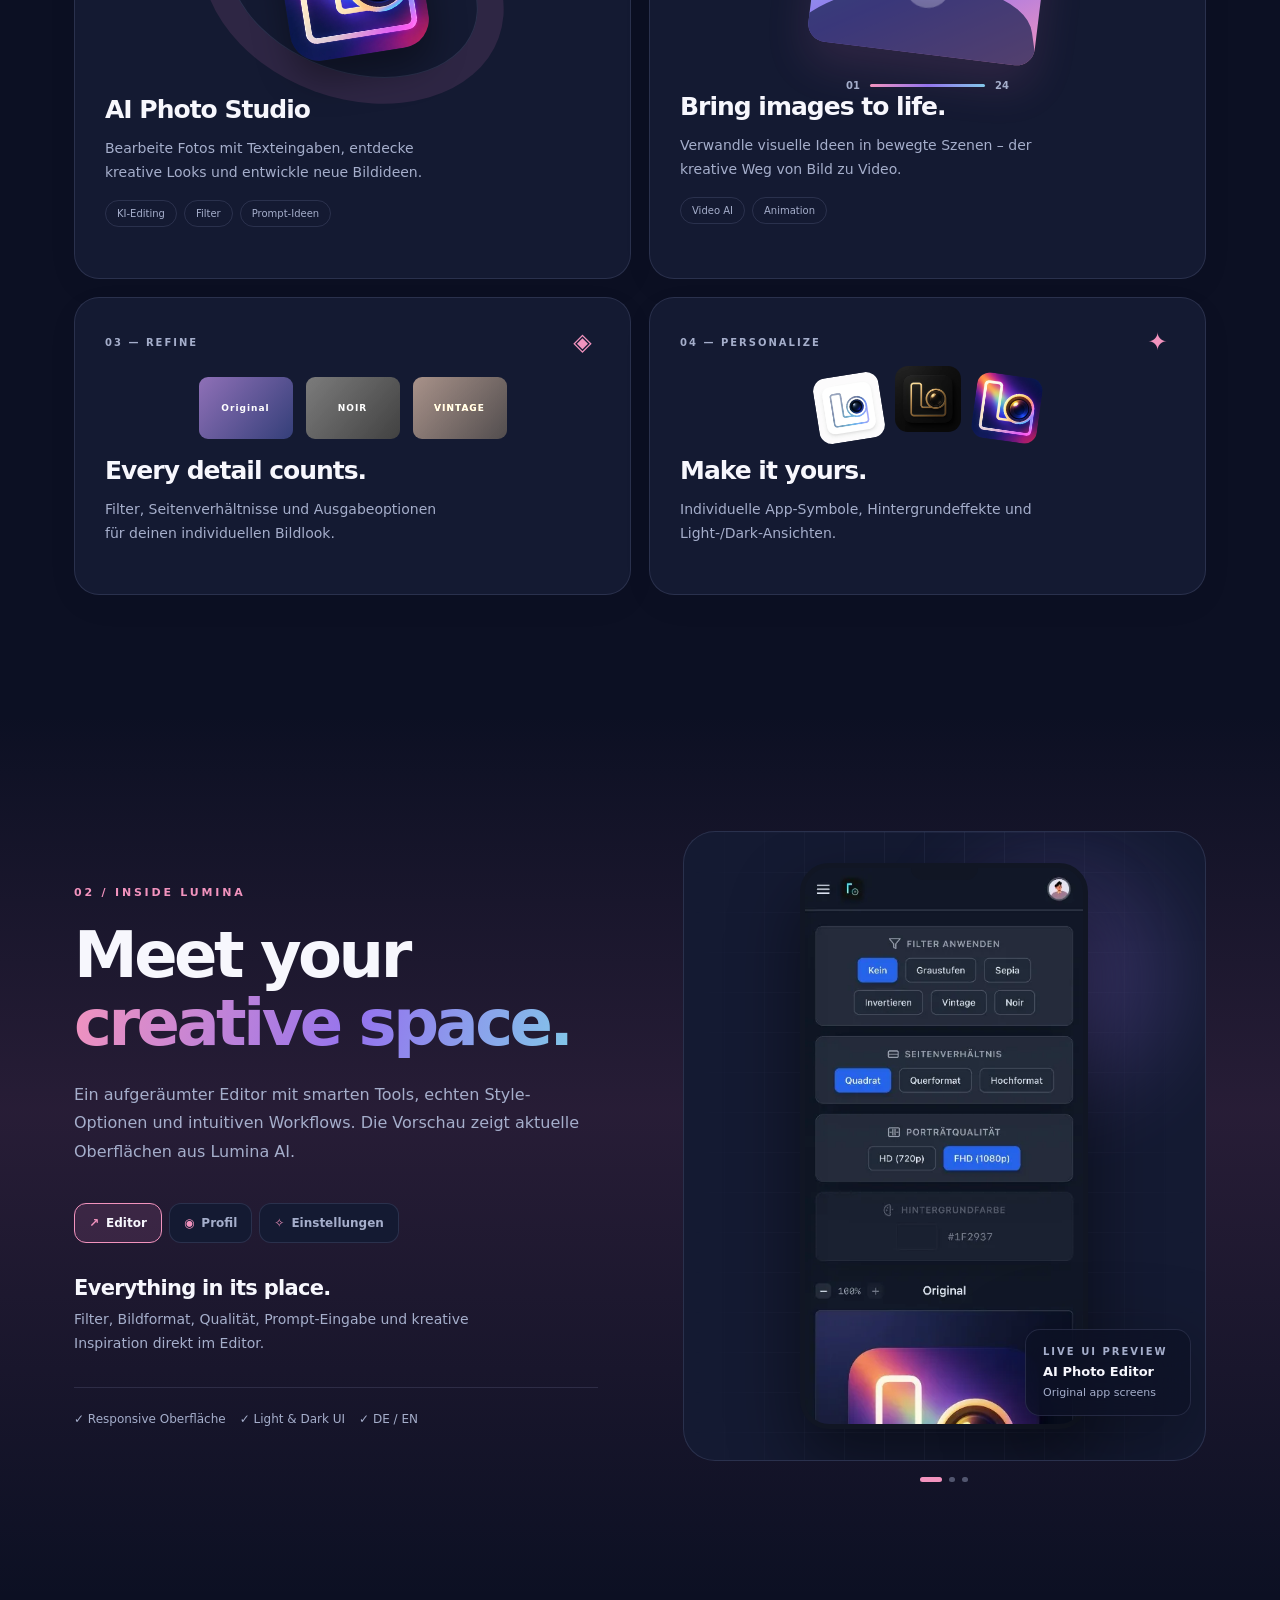
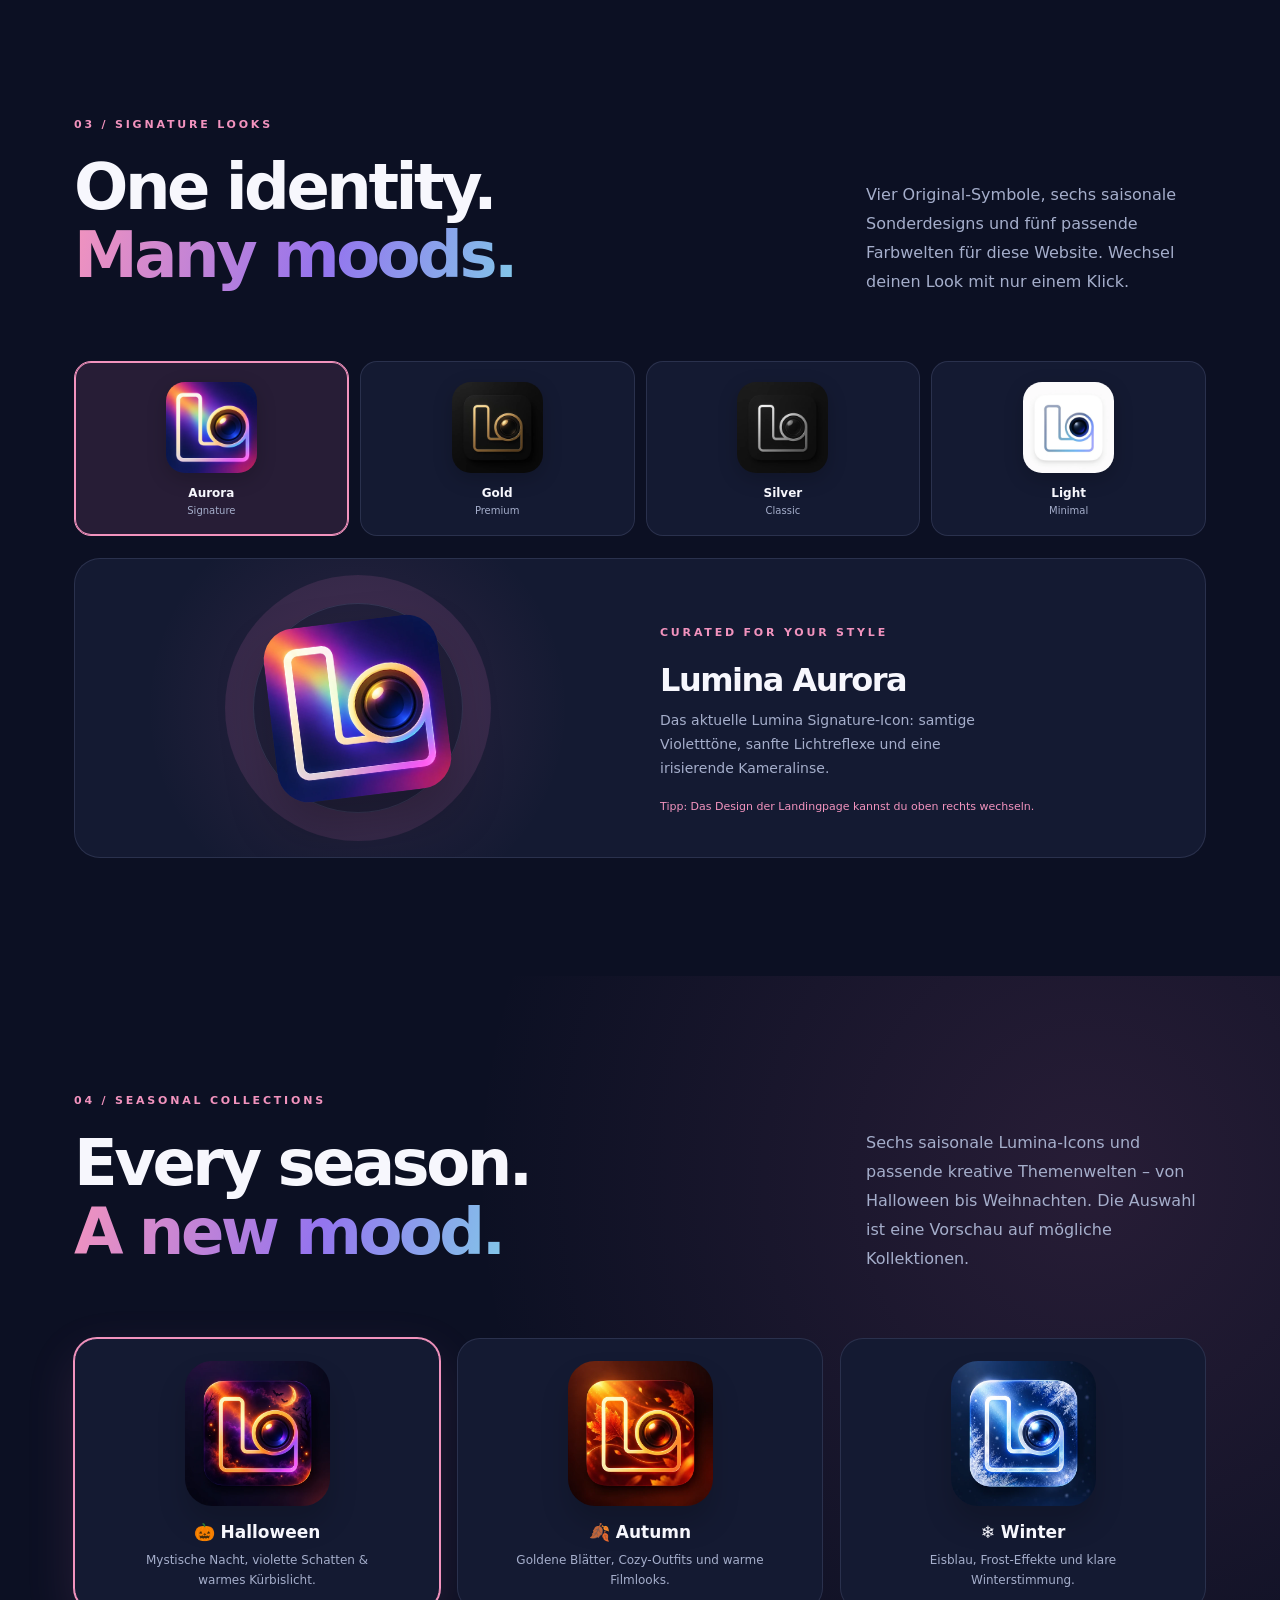
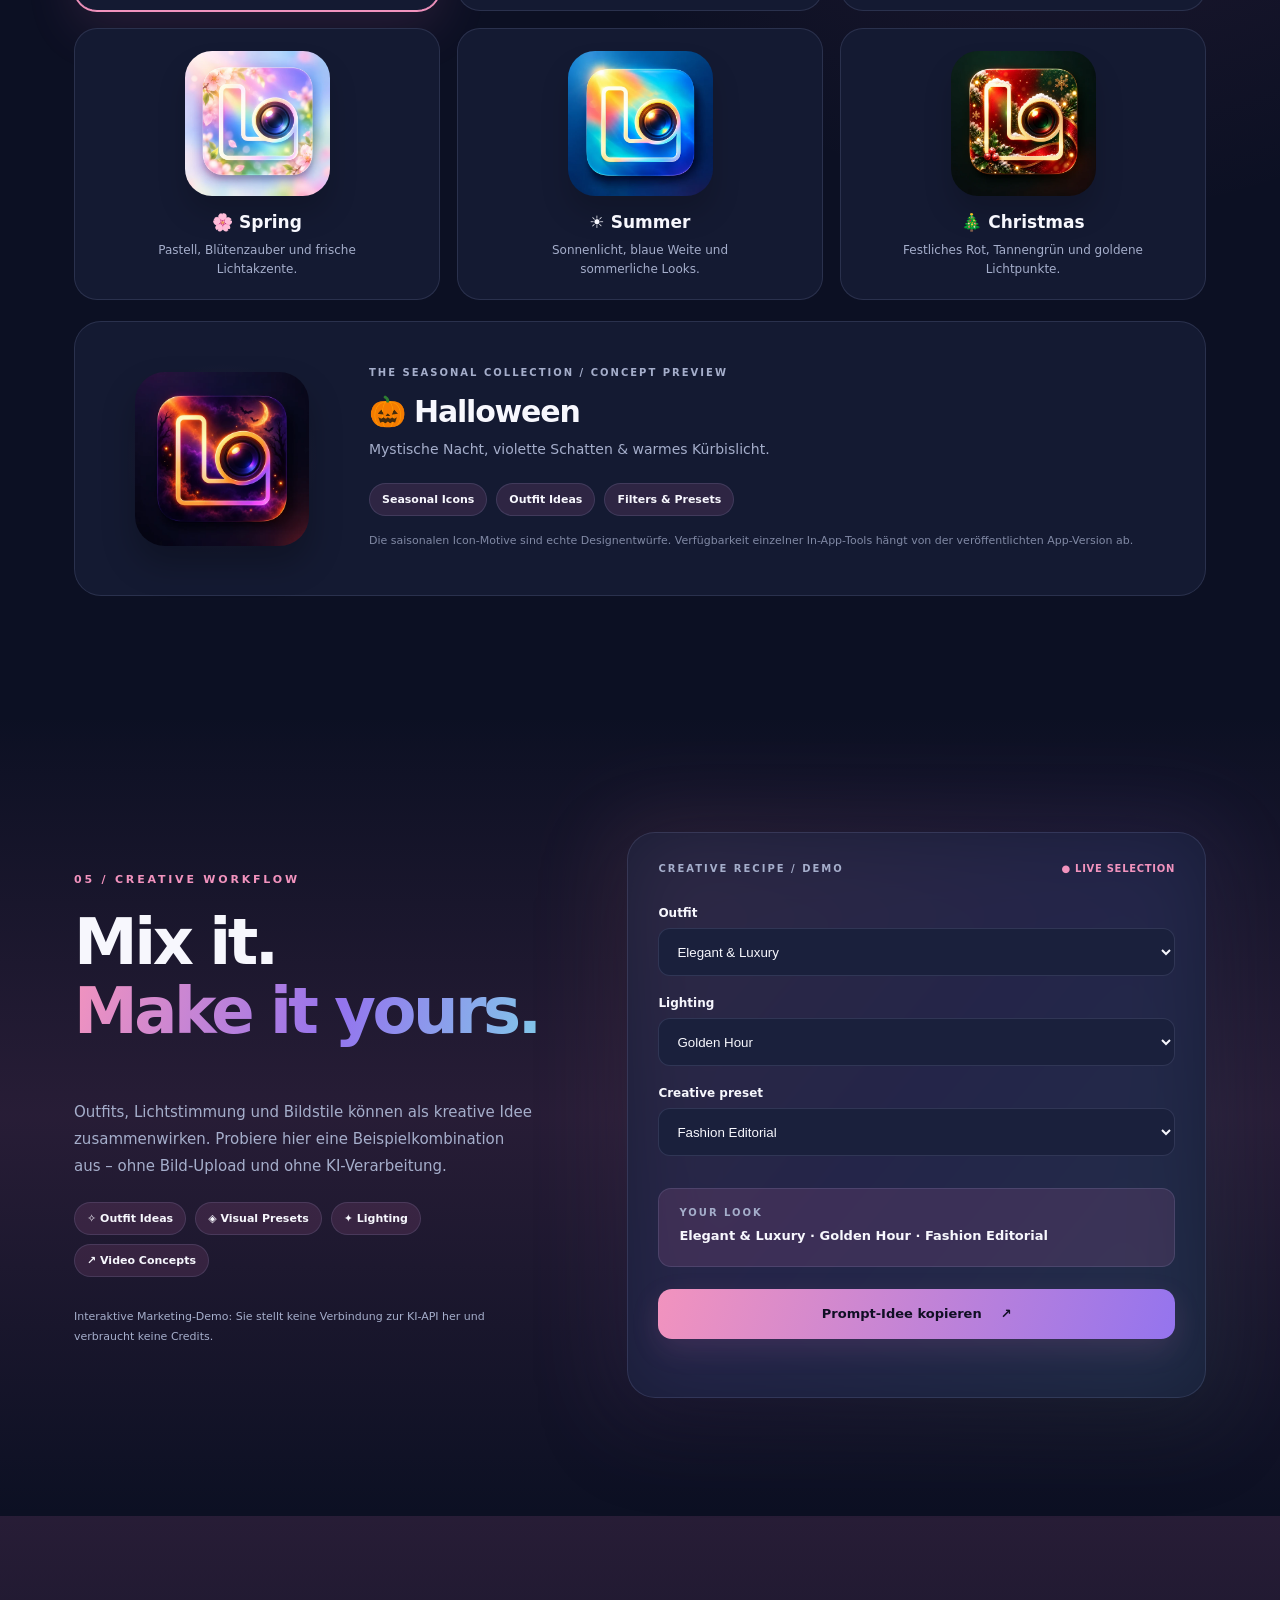
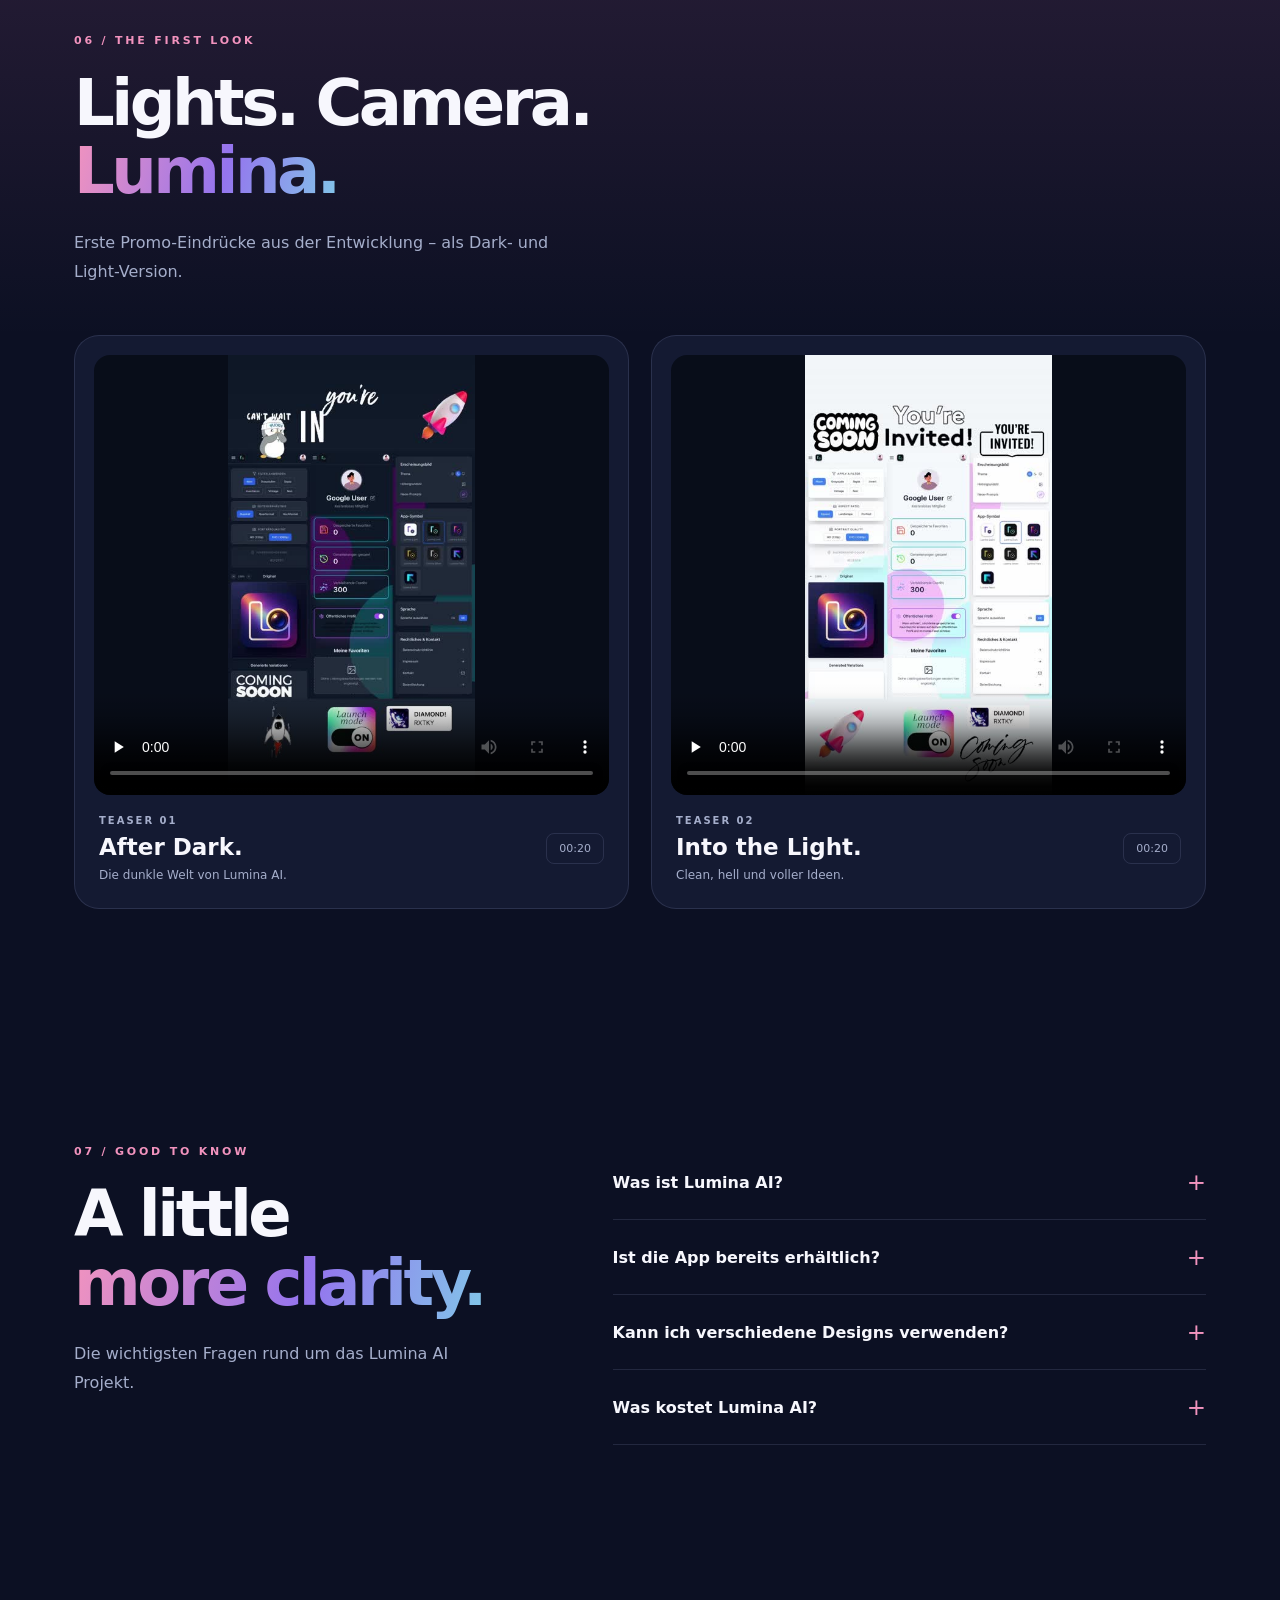
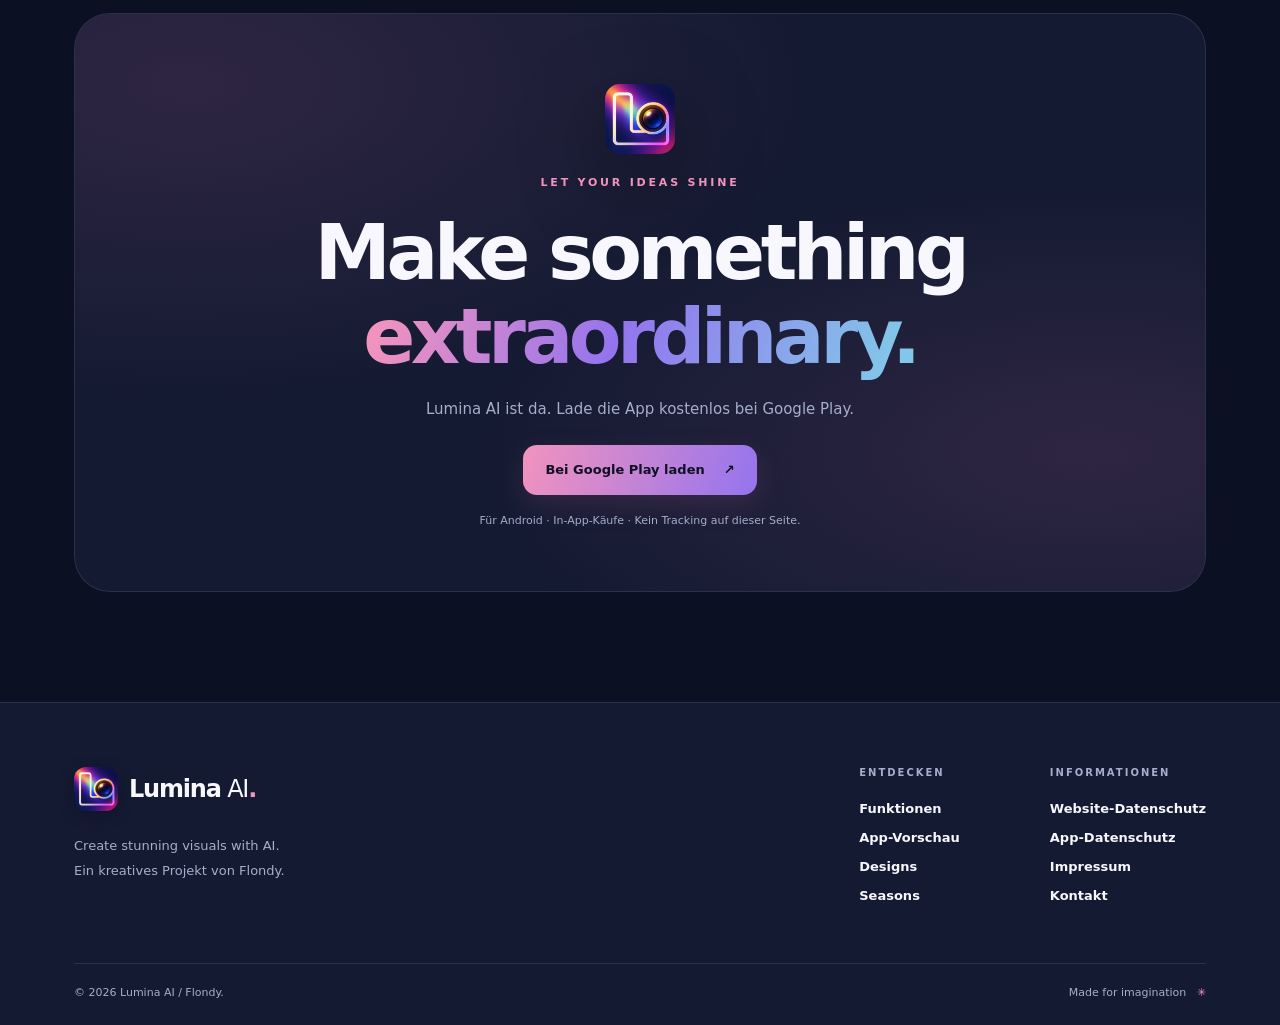
==== commit f83e6107: "Lumina AI ist bei Google Play: Download-Buttons, FAQ und CTA aktualisiert Co-Authored-By: Claude Opu" ====
--- a/index.html
+++ b/index.html
@@ -44,7 +44,7 @@
               <button class="theme-option" data-set-theme="mono"><i style="--swatch:#b6c3da"></i><span>Silver<small>Timeless & clear</small></span></button>
             </div>
           </div>
-          <a class="nav-contact" href="mailto:flondy.dev@gmail.com?subject=Lumina%20AI%20%E2%80%93%20Launch-Updates">Kontakt <span aria-hidden="true">↗</span></a>
+          <a class="nav-contact" href="https://play.google.com/store/apps/details?id=dev.flondy.lumina" target="_blank" rel="noopener">Google Play <span aria-hidden="true">↗</span></a>
           <button class="mobile-menu-toggle" type="button" id="menu-toggle" aria-label="Menü öffnen" aria-expanded="false" aria-controls="mobile-nav"><span></span><span></span><span></span></button>
         </div>
       </div>
@@ -58,10 +58,10 @@
         <div class="hero-ambient ambient-one"></div><div class="hero-ambient ambient-two"></div>
         <div class="container hero-grid">
           <div class="hero-copy reveal">
-            <div class="eyebrow"><span class="status-spark"></span> THE NEXT GENERATION CREATIVE STUDIO <span class="eyebrow-divider">/</span> PREVIEW</div>
+            <div class="eyebrow"><span class="status-spark"></span> THE NEXT GENERATION CREATIVE STUDIO <span class="eyebrow-divider">/</span> JETZT BEI GOOGLE PLAY</div>
             <h1>Your imagination,<br><em>illuminated.</em></h1>
             <p class="hero-lead">Aus Gedanken werden Bilder. Aus Bildern werden Geschichten. <strong>Lumina AI</strong> vereint kreative Fotobearbeitung und KI-Videogenerierung in einem Studio.</p>
-            <div class="hero-cta"><a class="btn btn-primary" href="#studio">Studio entdecken <span aria-hidden="true">↗</span></a><a class="btn btn-ghost" href="#showcase"><span class="play-circle">▶</span> Preview ansehen</a></div>
+            <div class="hero-cta"><a class="btn btn-primary" href="https://play.google.com/store/apps/details?id=dev.flondy.lumina" target="_blank" rel="noopener">Bei Google Play laden <span aria-hidden="true">↗</span></a><a class="btn btn-ghost" href="#showcase"><span class="play-circle">▶</span> Preview ansehen</a></div>
             <div class="hero-details"><div class="avatar-icon-stack"><img src="assets/icon-light.webp" alt=""/><img src="assets/icon-gold.webp" alt=""/><img src="assets/icon-aurora.webp" alt=""/></div><p><strong>4 Original-Icons</strong><br><span>Ein kreatives Universum. Dein Style.</span></p></div>
           </div>
           <div class="hero-art reveal">
@@ -133,12 +133,12 @@
         <div class="video-grid"><article class="video-card reveal"><div class="video-frame"><video controls playsinline preload="none" poster="assets/teaser-dark-poster.jpg" aria-label="Lumina AI Dark Promo-Video"><source src="assets/teaser-dark.mp4" type="video/mp4">Dein Browser unterstützt kein HTML5-Video.</video></div><div class="video-meta"><div><span class="small-label">TEASER 01</span><h3>After Dark.</h3><p>Die dunkle Welt von Lumina AI.</p></div><span class="video-length">00:20</span></div></article><article class="video-card reveal"><div class="video-frame"><video controls playsinline preload="none" poster="assets/teaser-light-poster.jpg" aria-label="Lumina AI Light Promo-Video"><source src="assets/teaser-light.mp4" type="video/mp4">Dein Browser unterstützt kein HTML5-Video.</video></div><div class="video-meta"><div><span class="small-label">TEASER 02</span><h3>Into the Light.</h3><p>Clean, hell und voller Ideen.</p></div><span class="video-length">00:20</span></div></article></div>
         </div></section>
 
-      <section class="faq-section section-pad" id="faq"><div class="container faq-grid"><div class="reveal"><p class="kicker">07 / GOOD TO KNOW</p><h2>A little<br><span class="gradient-text">more clarity.</span></h2><p>Die wichtigsten Fragen rund um das Lumina AI Projekt.</p></div><div class="faq-items reveal"><details><summary>Was ist Lumina AI?<span>+</span></summary><p>Lumina AI ist ein kreatives App-Projekt für KI-gestützte Fotobearbeitung und Videoerstellung. Die gezeigten Screenshots stammen aus einer vorhandenen App-Vorschau.</p></details><details><summary>Ist die App bereits erhältlich?<span>+</span></summary><p>Diese Website präsentiert das Projekt. Ein bestätigter Download-Link oder Veröffentlichungstermin liegt hier noch nicht vor. Informationen kannst du per E-Mail erfragen.</p></details><details><summary>Kann ich verschiedene Designs verwenden?<span>+</span></summary><p>Ja. Die Original-Icons und sechs saisonale Entwürfe findest du im Designbereich. Für diese Website kannst du zusätzlich zwischen fünf Farbwelten wechseln. Welche Varianten in der installierten App erscheinen, hängt von der jeweiligen Version ab.</p></details><details><summary>Was kostet Lumina AI?<span>+</span></summary><p>Preise und mögliche Credit-Pakete sind noch nicht offiziell angegeben. Vor einer Veröffentlichung werden die Konditionen transparent ausgewiesen.</p></details></div></div></section>
+      <section class="faq-section section-pad" id="faq"><div class="container faq-grid"><div class="reveal"><p class="kicker">07 / GOOD TO KNOW</p><h2>A little<br><span class="gradient-text">more clarity.</span></h2><p>Die wichtigsten Fragen rund um das Lumina AI Projekt.</p></div><div class="faq-items reveal"><details><summary>Was ist Lumina AI?<span>+</span></summary><p>Lumina AI ist ein kreatives App-Projekt für KI-gestützte Fotobearbeitung und Videoerstellung. Die gezeigten Screenshots stammen aus einer vorhandenen App-Vorschau.</p></details><details><summary>Ist die App bereits erhältlich?<span>+</span></summary><p>Ja. Lumina AI gibt es für Android <a href="https://play.google.com/store/apps/details?id=dev.flondy.lumina" target="_blank" rel="noopener">bei Google Play</a>.</p></details><details><summary>Kann ich verschiedene Designs verwenden?<span>+</span></summary><p>Ja. Die Original-Icons und sechs saisonale Entwürfe findest du im Designbereich. Für diese Website kannst du zusätzlich zwischen fünf Farbwelten wechseln. Welche Varianten in der installierten App erscheinen, hängt von der jeweiligen Version ab.</p></details><details><summary>Was kostet Lumina AI?<span>+</span></summary><p>Der Download ist kostenlos, und jeden Tag gibt es kostenlose Bilder. Credit-Pakete, Lumina Pro und Pro Lifetime sind als In-App-Käufe erhältlich; die aktuellen Preise zeigt Google Play.</p></details></div></div></section>
 
-      <section class="final-cta-section"><div class="container"><div class="final-cta reveal"><div class="cta-sheen"></div><div class="cta-icon"><img src="assets/icon-aurora.webp" alt="" data-brand-icon></div><p class="kicker">LET YOUR IDEAS SHINE</p><h2>Make something<br><em>extraordinary.</em></h2><p>Ein neues kreatives Kapitel beginnt. Bleib mit Lumina AI in Verbindung.</p><a class="btn btn-primary" href="mailto:flondy.dev@gmail.com?subject=Lumina%20AI%20%E2%80%93%20Launch-Updates">Launch-Updates anfragen <span aria-hidden="true">↗</span></a><small>Kontakt per E-Mail · Kein Newsletter-Abo oder Tracking auf dieser Seite.</small></div></div></section>
+      <section class="final-cta-section"><div class="container"><div class="final-cta reveal"><div class="cta-sheen"></div><div class="cta-icon"><img src="assets/icon-aurora.webp" alt="" data-brand-icon></div><p class="kicker">LET YOUR IDEAS SHINE</p><h2>Make something<br><em>extraordinary.</em></h2><p>Lumina AI ist da. Lade die App kostenlos bei Google Play.</p><a class="btn btn-primary" href="https://play.google.com/store/apps/details?id=dev.flondy.lumina" target="_blank" rel="noopener">Bei Google Play laden <span aria-hidden="true">↗</span></a><small>Für Android · In-App-Käufe · Kein Tracking auf dieser Seite.</small></div></div></section>
     </main>
 
-    <footer class="site-footer"><div class="container"><div class="footer-main"><div><a class="brand footer-brand" href="#top"><img src="assets/icon-aurora.webp" alt="" data-brand-icon width="44" height="44"><span>Lumina<span class="brand-suffix"> AI</span><span class="brand-point">.</span></span></a><p>Create stunning visuals with AI.<br>Ein kreatives Projekt von Flondy.</p></div><div class="footer-links"><div><strong>ENTDECKEN</strong><a href="#features">Funktionen</a><a href="#studio">App-Vorschau</a><a href="#styles">Designs</a><a href="#seasons">Seasons</a></div><div><strong>INFORMATIONEN</strong><a href="datenschutz.html">Website-Datenschutz</a><a href="app-datenschutz.html">App-Datenschutz</a><a href="impressum.html">Impressum</a><a href="mailto:flondy.dev@gmail.com">Kontakt</a></div></div></div><div class="footer-bottom"><span>© <span id="current-year">2026</span> Lumina AI / Flondy.</span><span>Made for imagination <span class="footer-heart">✳</span></span></div></div></footer>
+    <footer class="site-footer"><div class="container"><div class="footer-main"><div><a class="brand footer-brand" href="#top"><img src="assets/icon-aurora.webp" alt="" data-brand-icon width="44" height="44"><span>Lumina<span class="brand-suffix"> AI</span><span class="brand-point">.</span></span></a><p>Create stunning visuals with AI.<br>Ein kreatives Projekt von Flondy.</p></div><div class="footer-links"><div><strong>ENTDECKEN</strong><a href="#features">Funktionen</a><a href="#studio">App-Vorschau</a><a href="#styles">Designs</a><a href="#seasons">Seasons</a></div><div><strong>INFORMATIONEN</strong><a href="datenschutz.html">Website-Datenschutz</a><a href="app-datenschutz.html">App-Datenschutz</a><a href="https://flondy.github.io/app-store/impressum.html">Impressum</a><a href="mailto:flondy.dev@gmail.com">Kontakt</a></div></div></div><div class="footer-bottom"><span>© <span id="current-year">2026</span> Lumina AI / Flondy.</span><span>Made for imagination <span class="footer-heart">✳</span></span></div></div></footer>
   </div>
 </body>
 </html>
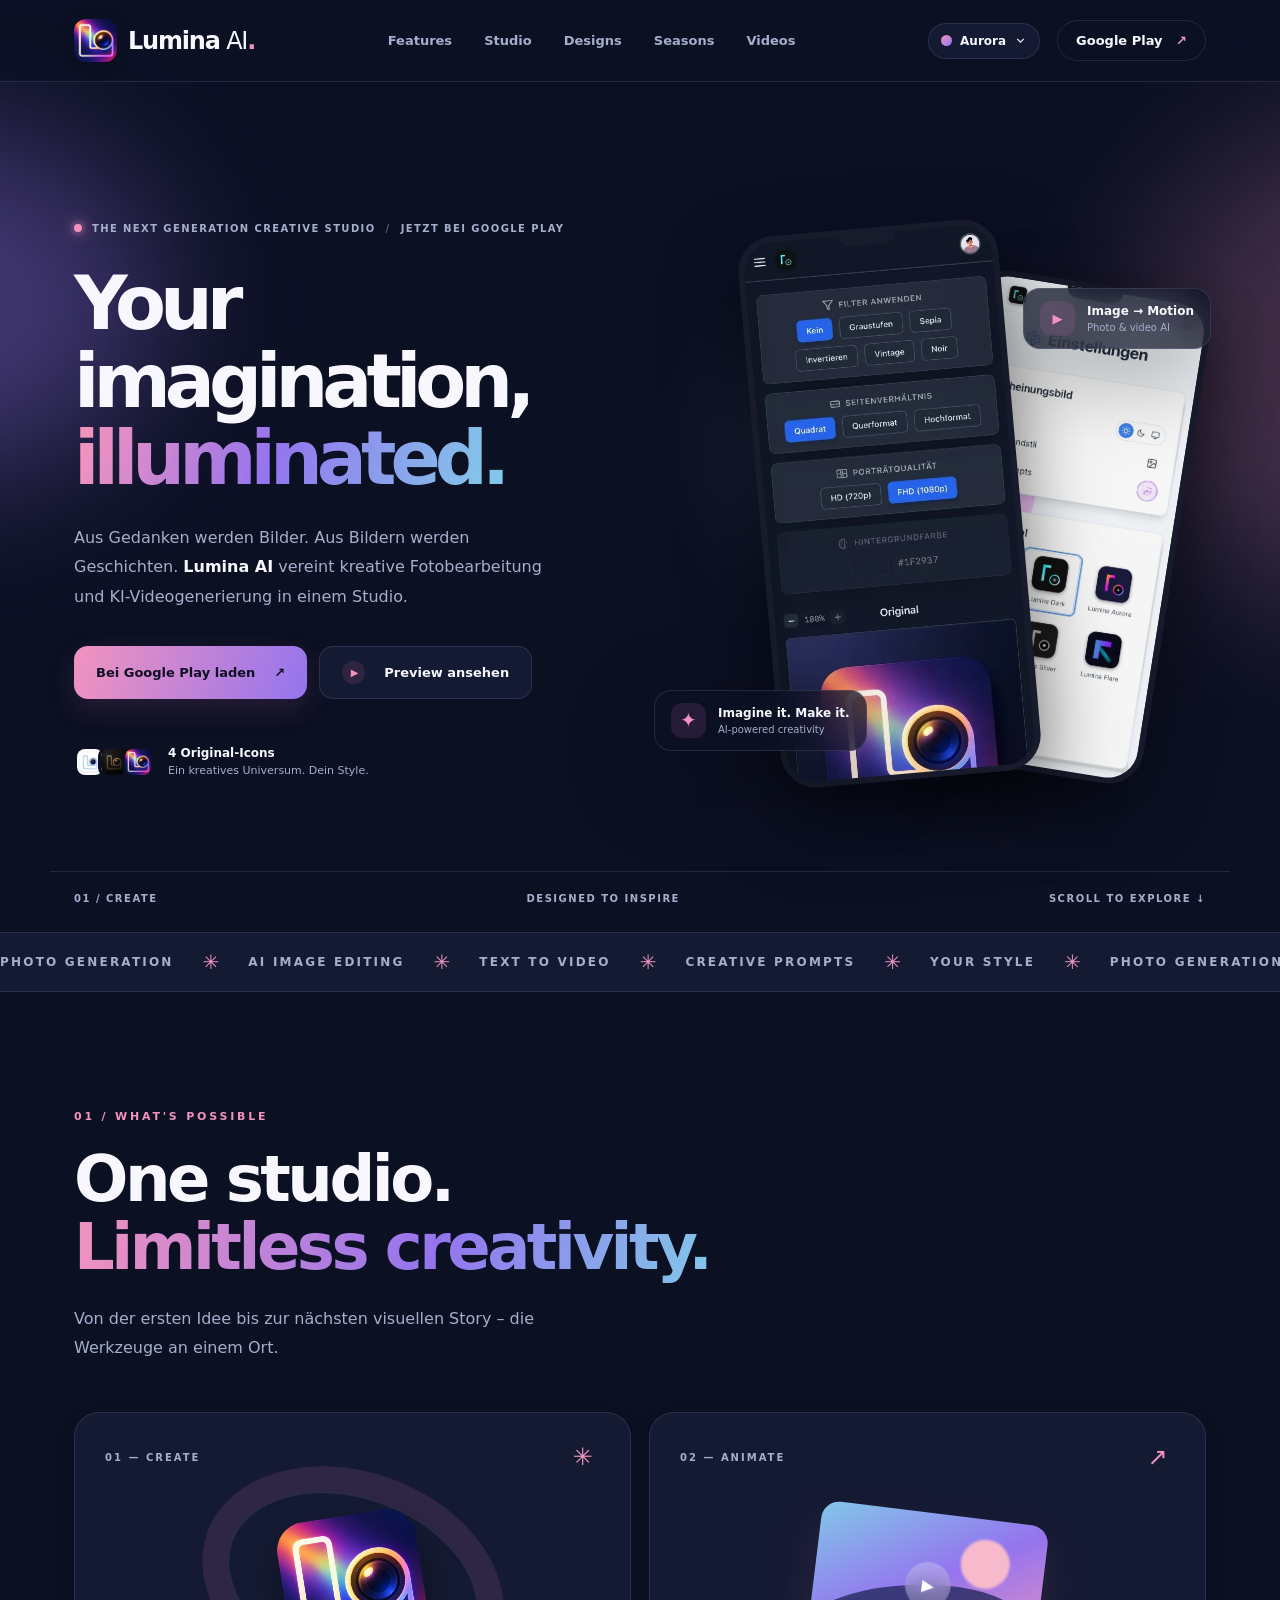
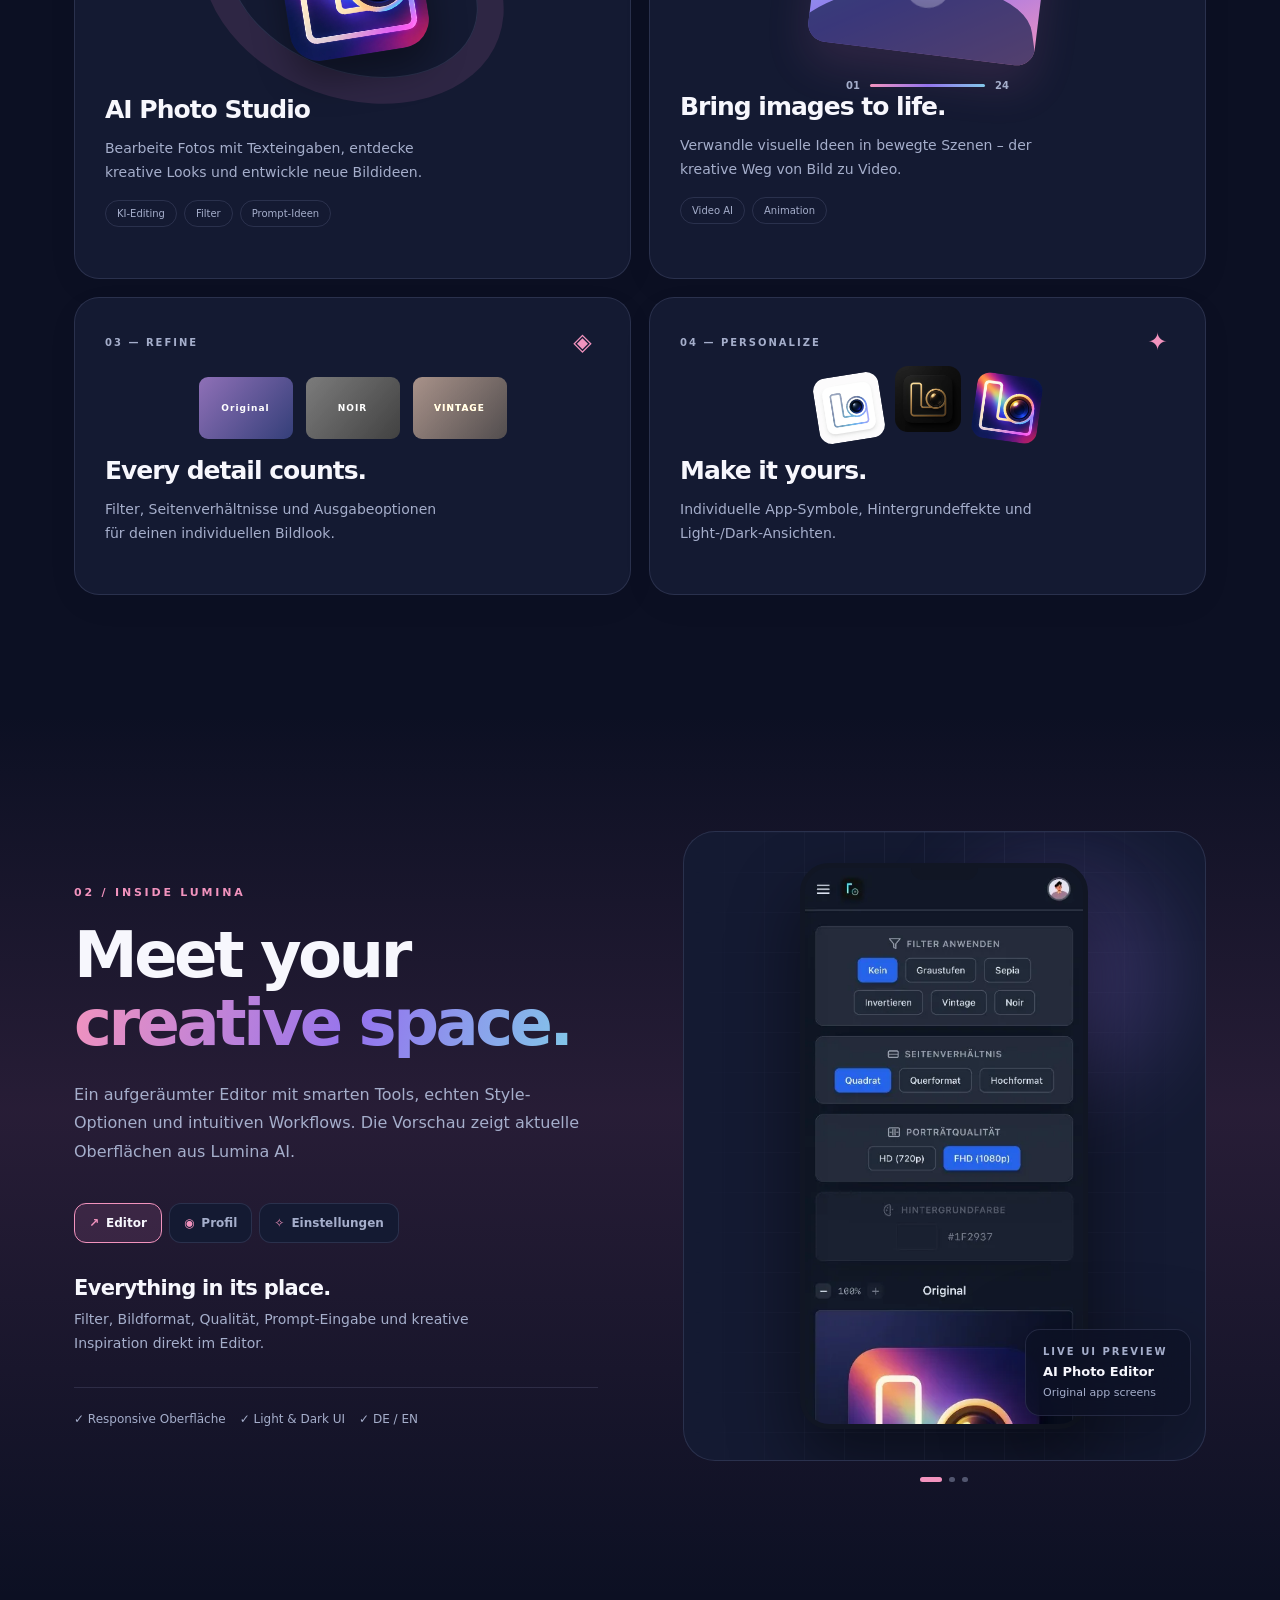
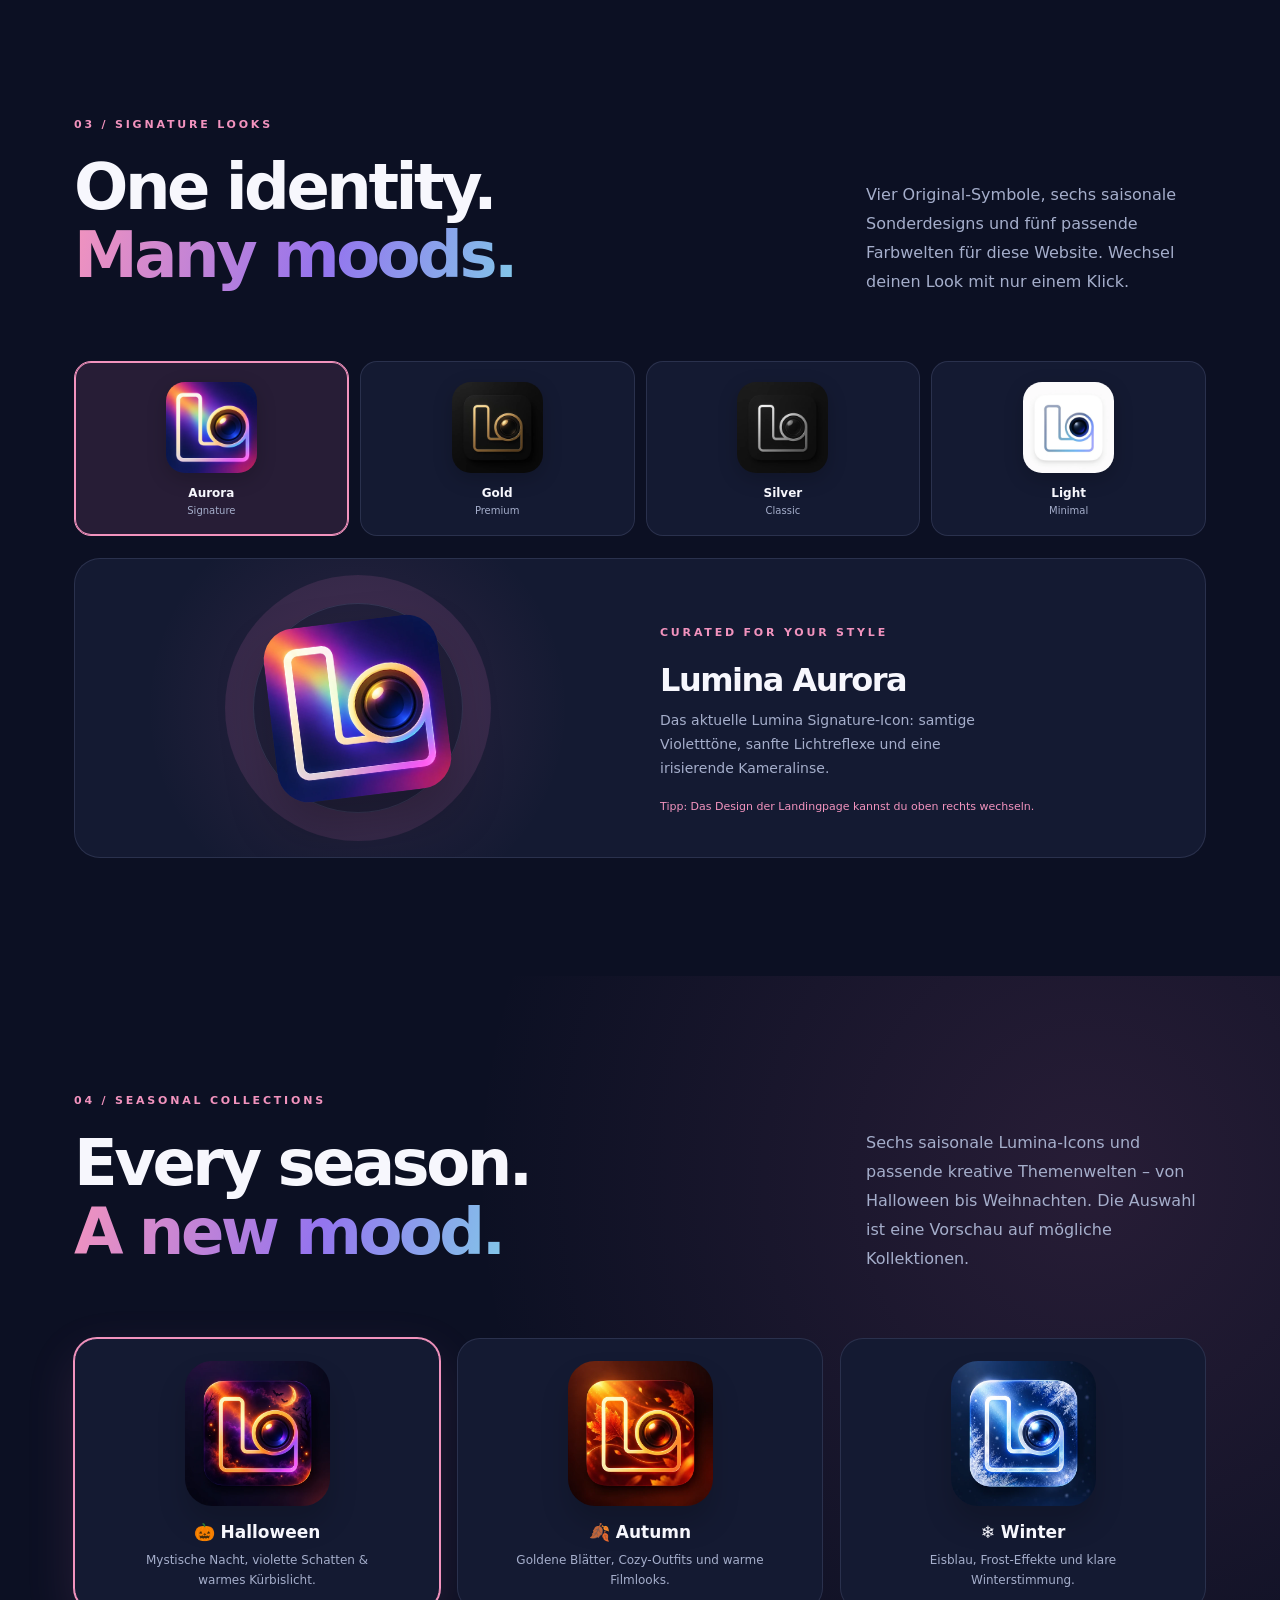
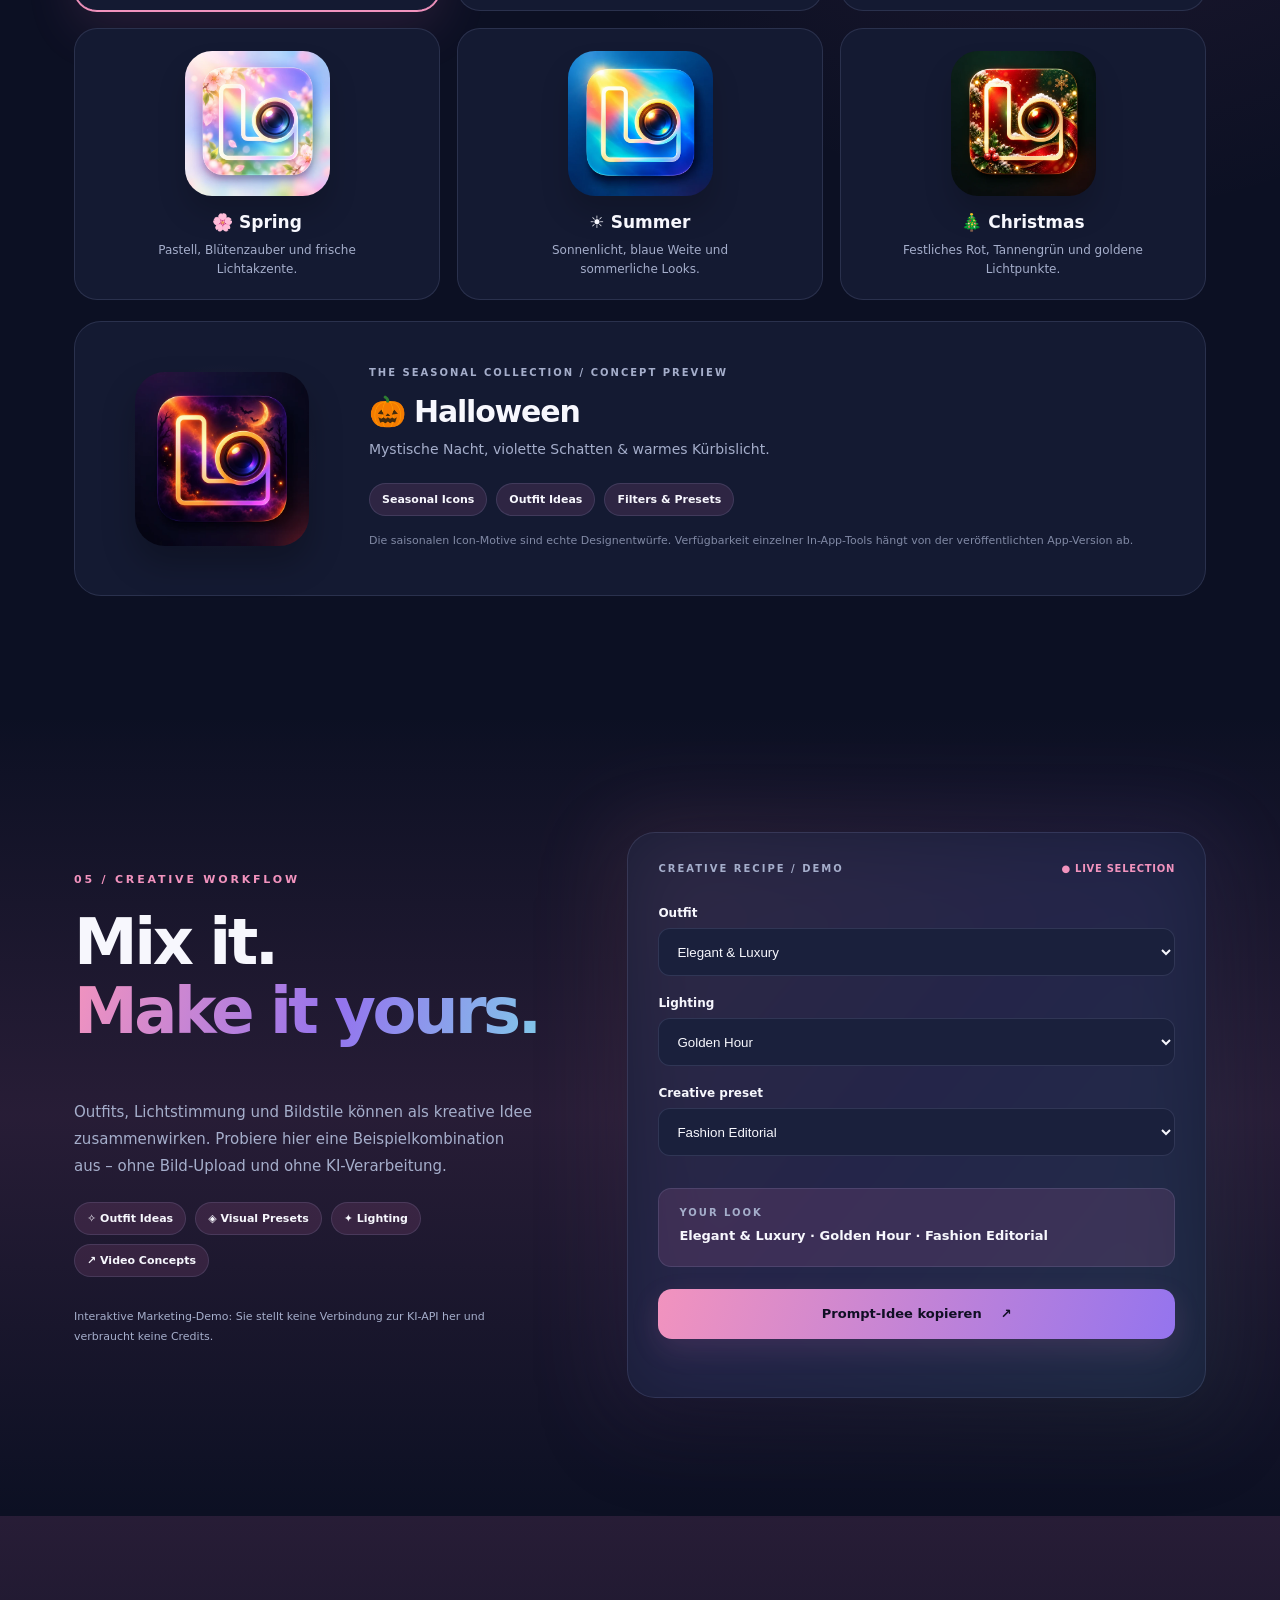
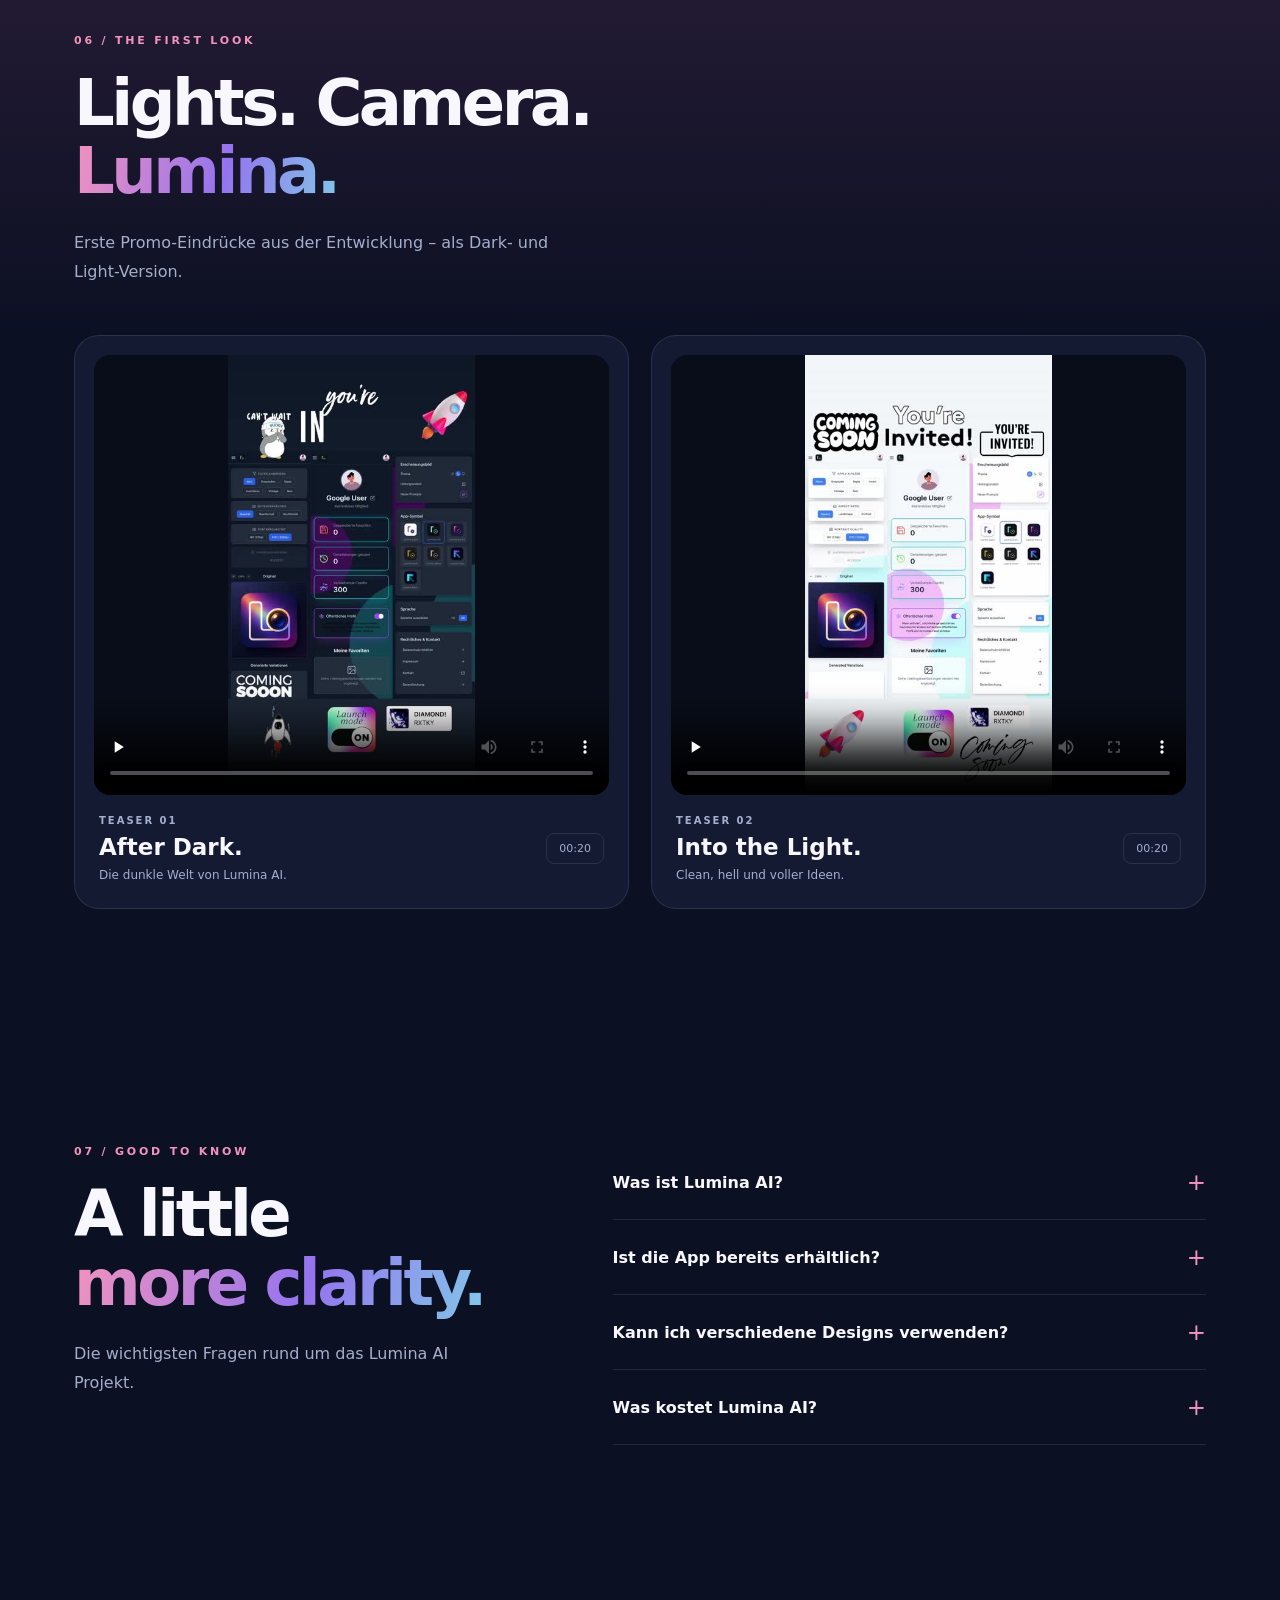
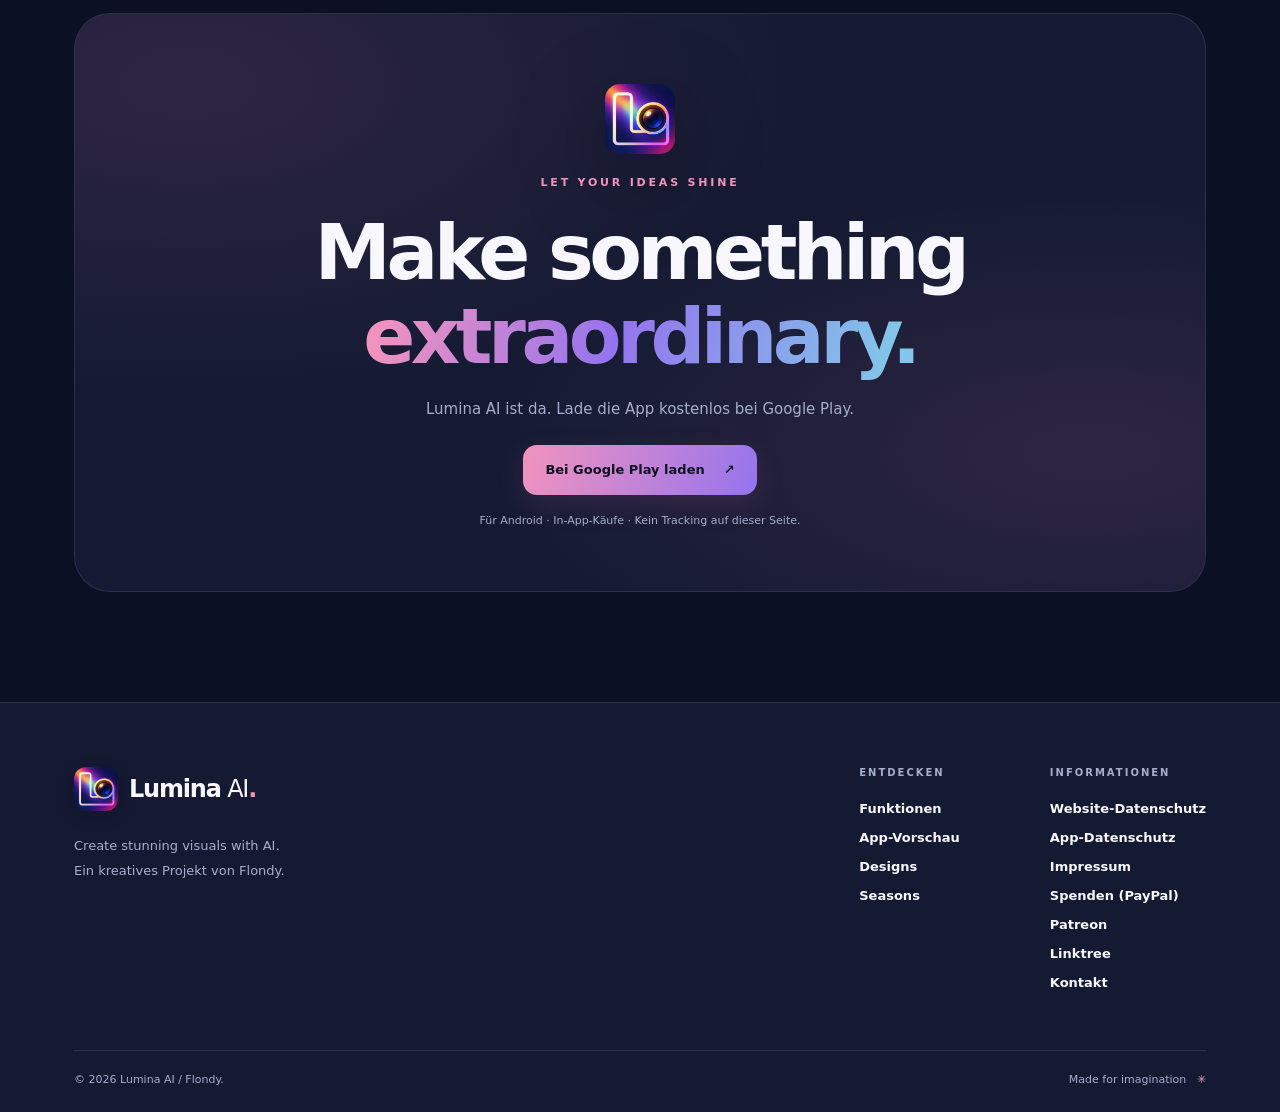
==== commit 222b2b31: "Fußzeile: Links zu PayPal-Spende, Patreon und Linktree Co-Authored-By: Claude Opus 5.5 <noreply@anth" ====
--- a/index.html
+++ b/index.html
@@ -138,7 +138,7 @@
       <section class="final-cta-section"><div class="container"><div class="final-cta reveal"><div class="cta-sheen"></div><div class="cta-icon"><img src="assets/icon-aurora.webp" alt="" data-brand-icon></div><p class="kicker">LET YOUR IDEAS SHINE</p><h2>Make something<br><em>extraordinary.</em></h2><p>Lumina AI ist da. Lade die App kostenlos bei Google Play.</p><a class="btn btn-primary" href="https://play.google.com/store/apps/details?id=dev.flondy.lumina" target="_blank" rel="noopener">Bei Google Play laden <span aria-hidden="true">↗</span></a><small>Für Android · In-App-Käufe · Kein Tracking auf dieser Seite.</small></div></div></section>
     </main>
 
-    <footer class="site-footer"><div class="container"><div class="footer-main"><div><a class="brand footer-brand" href="#top"><img src="assets/icon-aurora.webp" alt="" data-brand-icon width="44" height="44"><span>Lumina<span class="brand-suffix"> AI</span><span class="brand-point">.</span></span></a><p>Create stunning visuals with AI.<br>Ein kreatives Projekt von Flondy.</p></div><div class="footer-links"><div><strong>ENTDECKEN</strong><a href="#features">Funktionen</a><a href="#studio">App-Vorschau</a><a href="#styles">Designs</a><a href="#seasons">Seasons</a></div><div><strong>INFORMATIONEN</strong><a href="datenschutz.html">Website-Datenschutz</a><a href="app-datenschutz.html">App-Datenschutz</a><a href="https://flondy.github.io/app-store/impressum.html">Impressum</a><a href="mailto:flondy.dev@gmail.com">Kontakt</a></div></div></div><div class="footer-bottom"><span>© <span id="current-year">2026</span> Lumina AI / Flondy.</span><span>Made for imagination <span class="footer-heart">✳</span></span></div></div></footer>
+    <footer class="site-footer"><div class="container"><div class="footer-main"><div><a class="brand footer-brand" href="#top"><img src="assets/icon-aurora.webp" alt="" data-brand-icon width="44" height="44"><span>Lumina<span class="brand-suffix"> AI</span><span class="brand-point">.</span></span></a><p>Create stunning visuals with AI.<br>Ein kreatives Projekt von Flondy.</p></div><div class="footer-links"><div><strong>ENTDECKEN</strong><a href="#features">Funktionen</a><a href="#studio">App-Vorschau</a><a href="#styles">Designs</a><a href="#seasons">Seasons</a></div><div><strong>INFORMATIONEN</strong><a href="datenschutz.html">Website-Datenschutz</a><a href="app-datenschutz.html">App-Datenschutz</a><a href="https://flondy.github.io/app-store/impressum.html">Impressum</a><a href="https://www.paypal.com/paypalme/MSingle72" target="_blank" rel="noopener">Spenden (PayPal)</a><a href="https://www.patreon.com/cw/Flondy" target="_blank" rel="noopener">Patreon</a><a href="https://linktr.ee/flondy" target="_blank" rel="noopener">Linktree</a><a href="mailto:flondy.dev@gmail.com">Kontakt</a></div></div></div><div class="footer-bottom"><span>© <span id="current-year">2026</span> Lumina AI / Flondy.</span><span>Made for imagination <span class="footer-heart">✳</span></span></div></div></footer>
   </div>
 </body>
 </html>
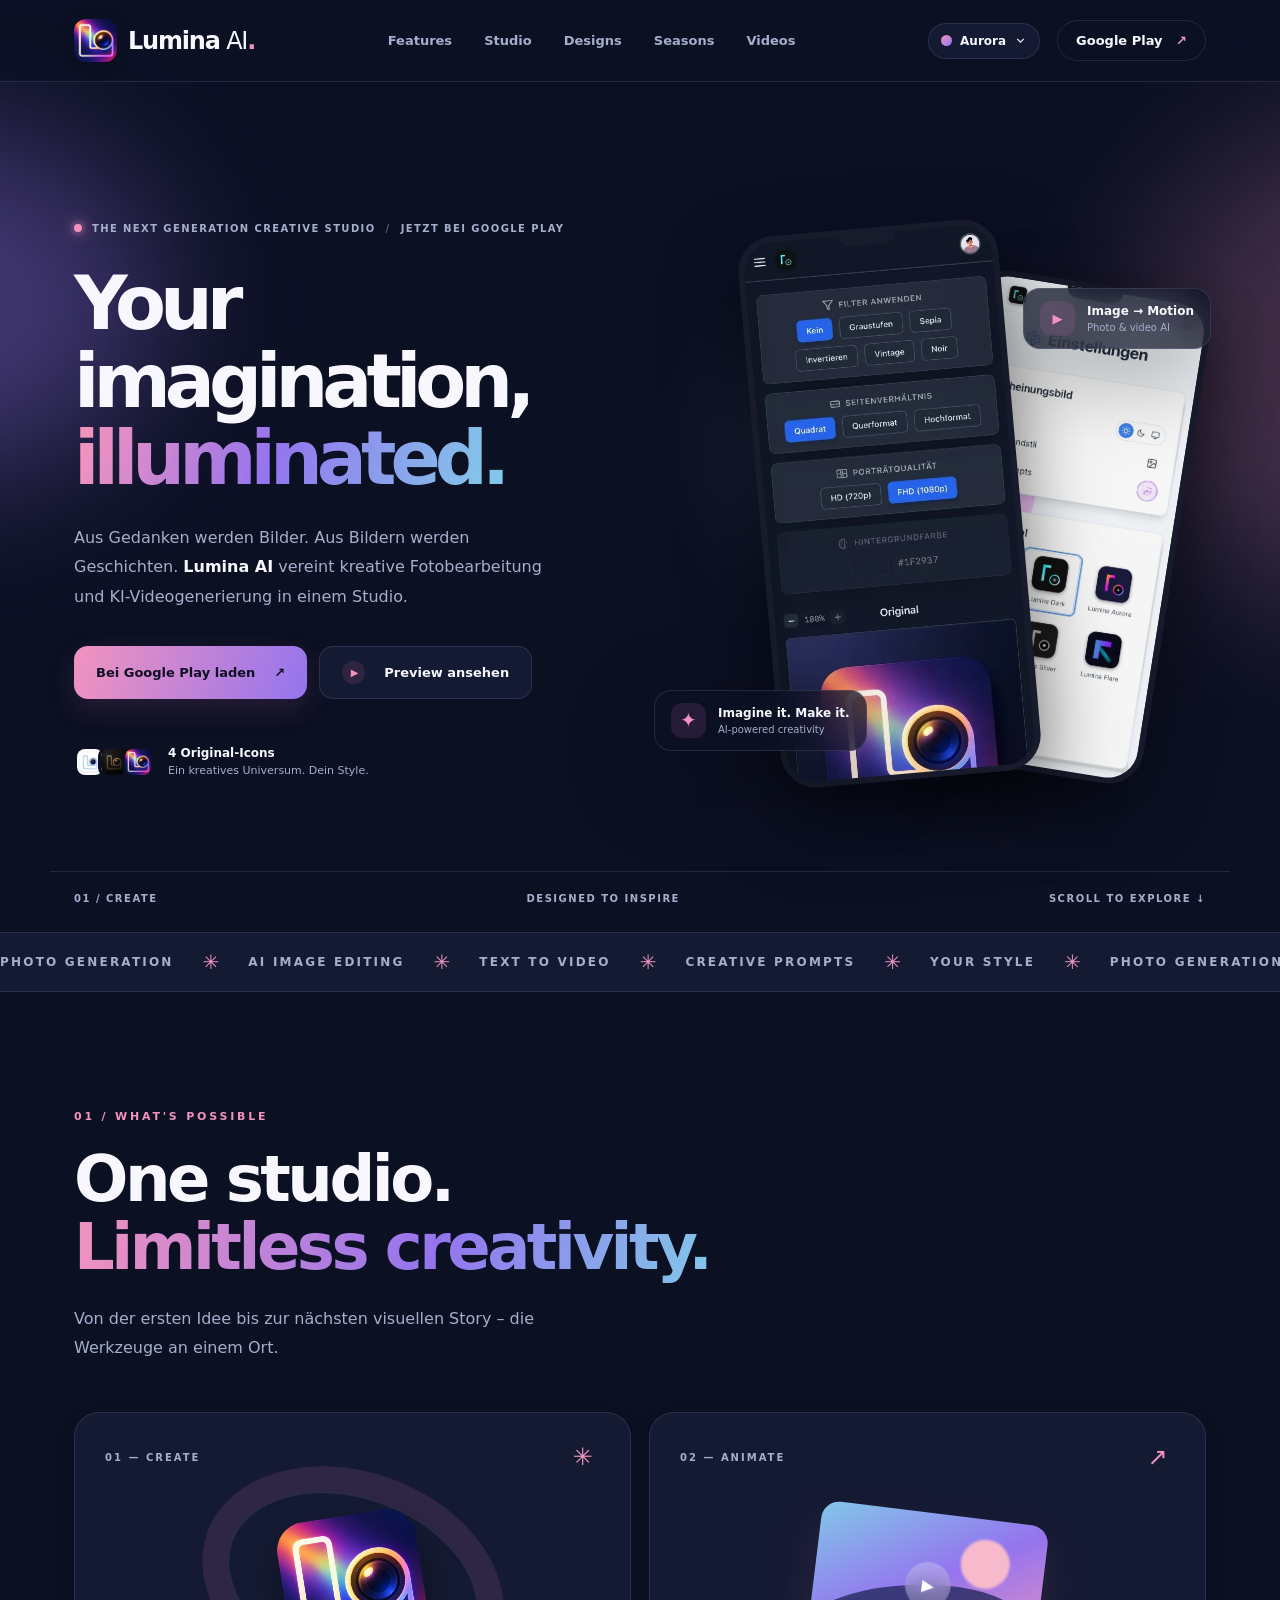
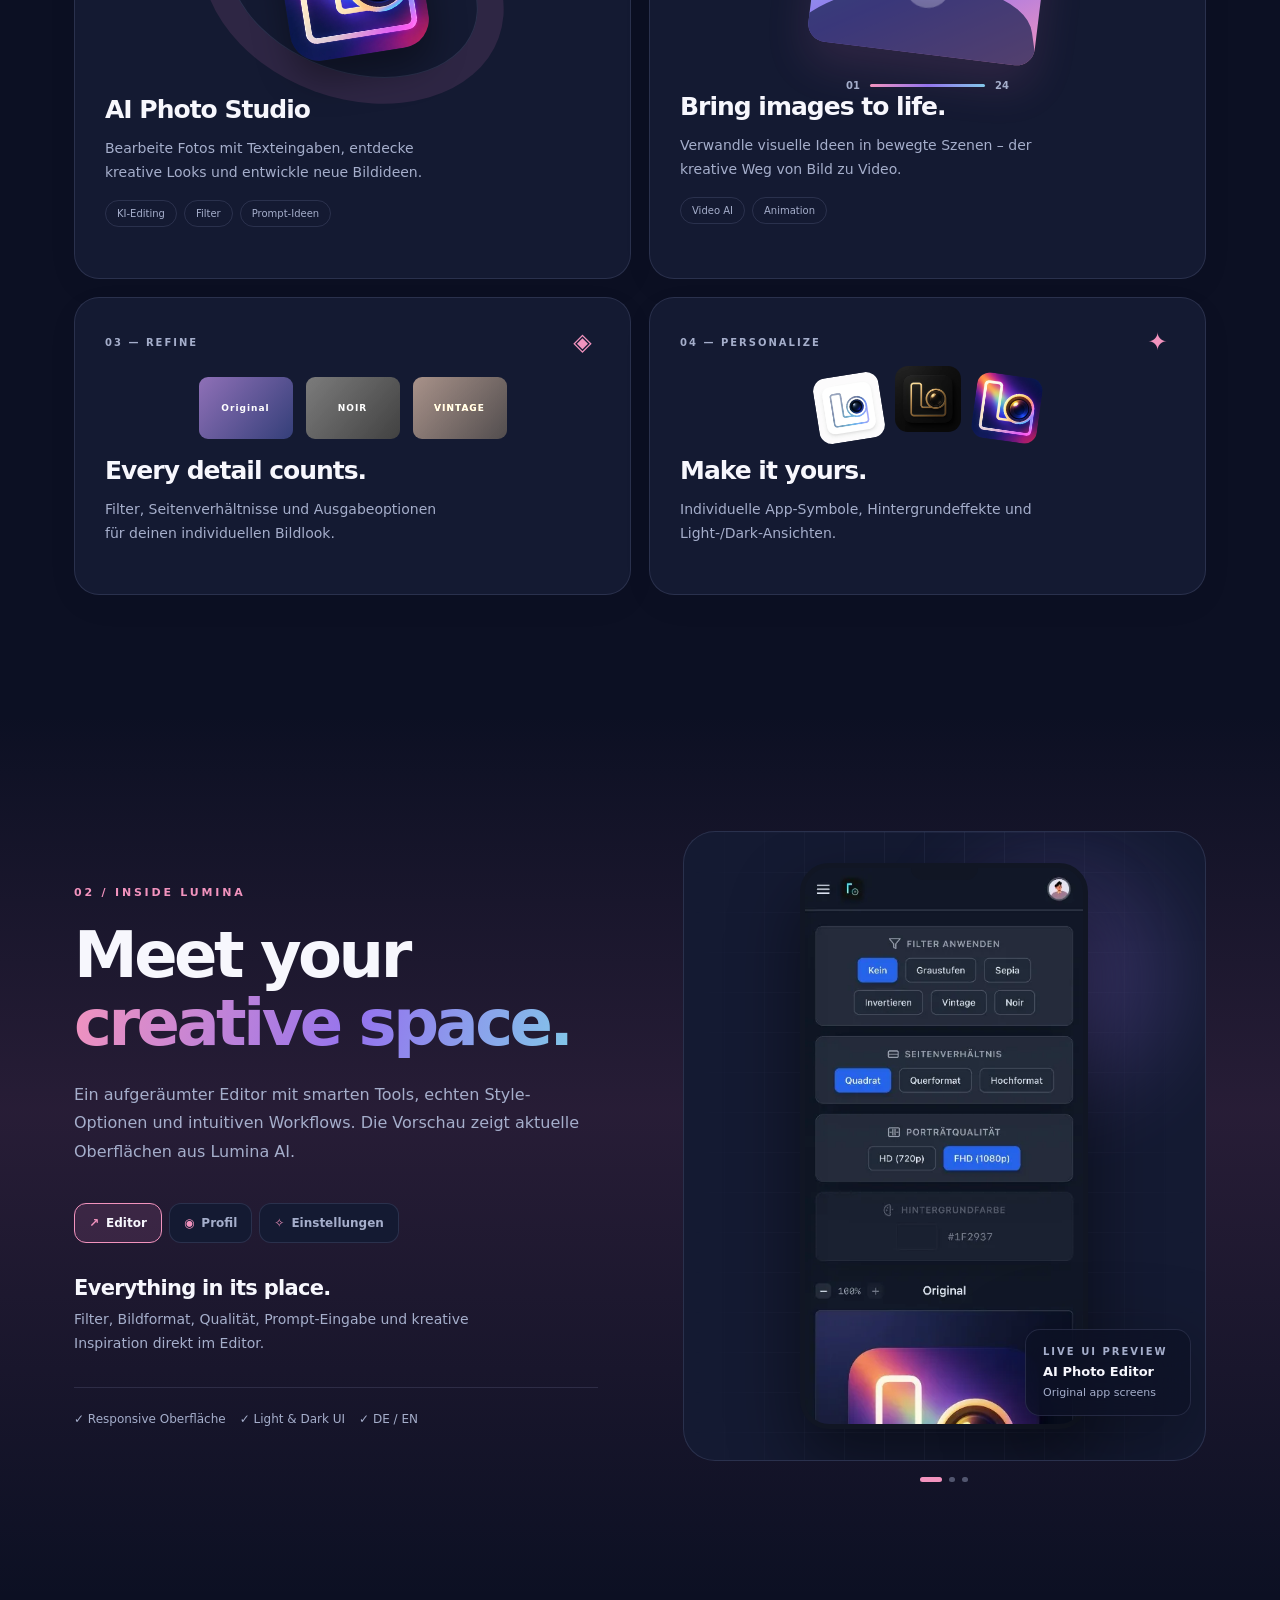
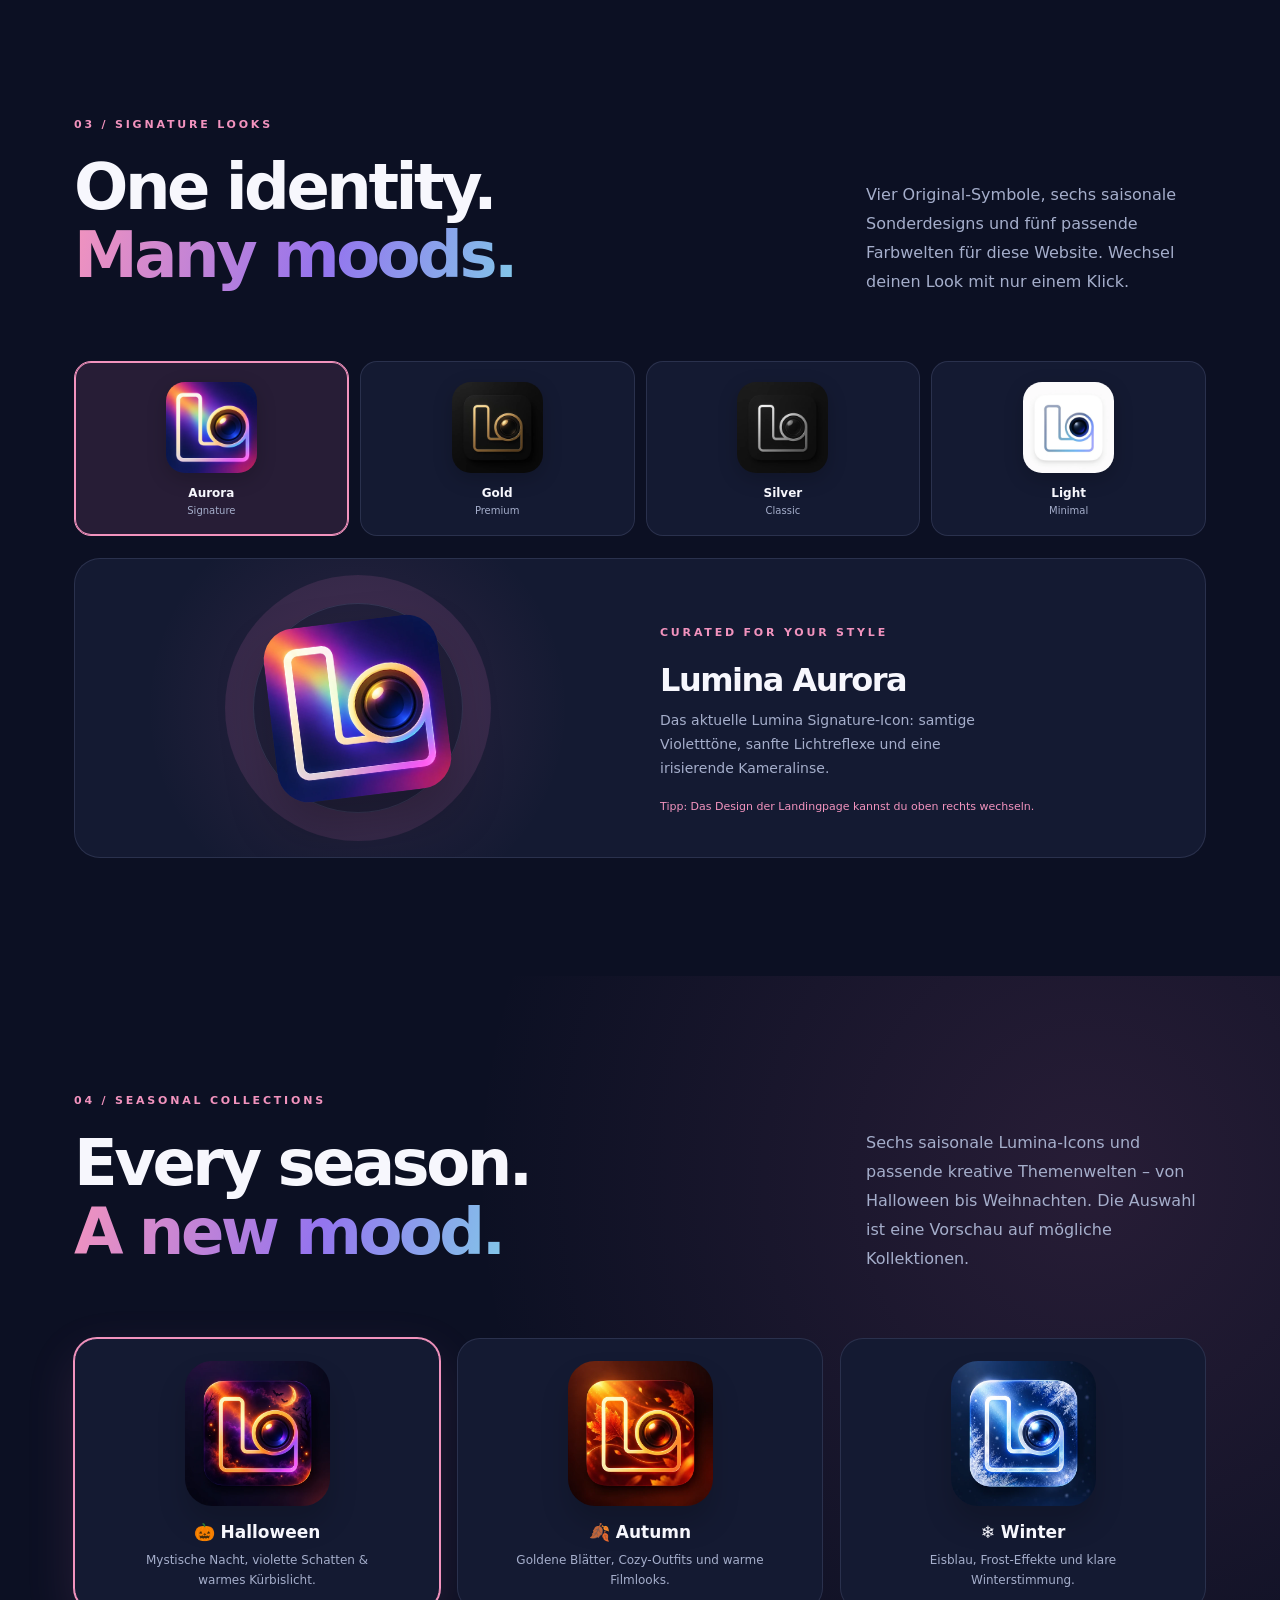
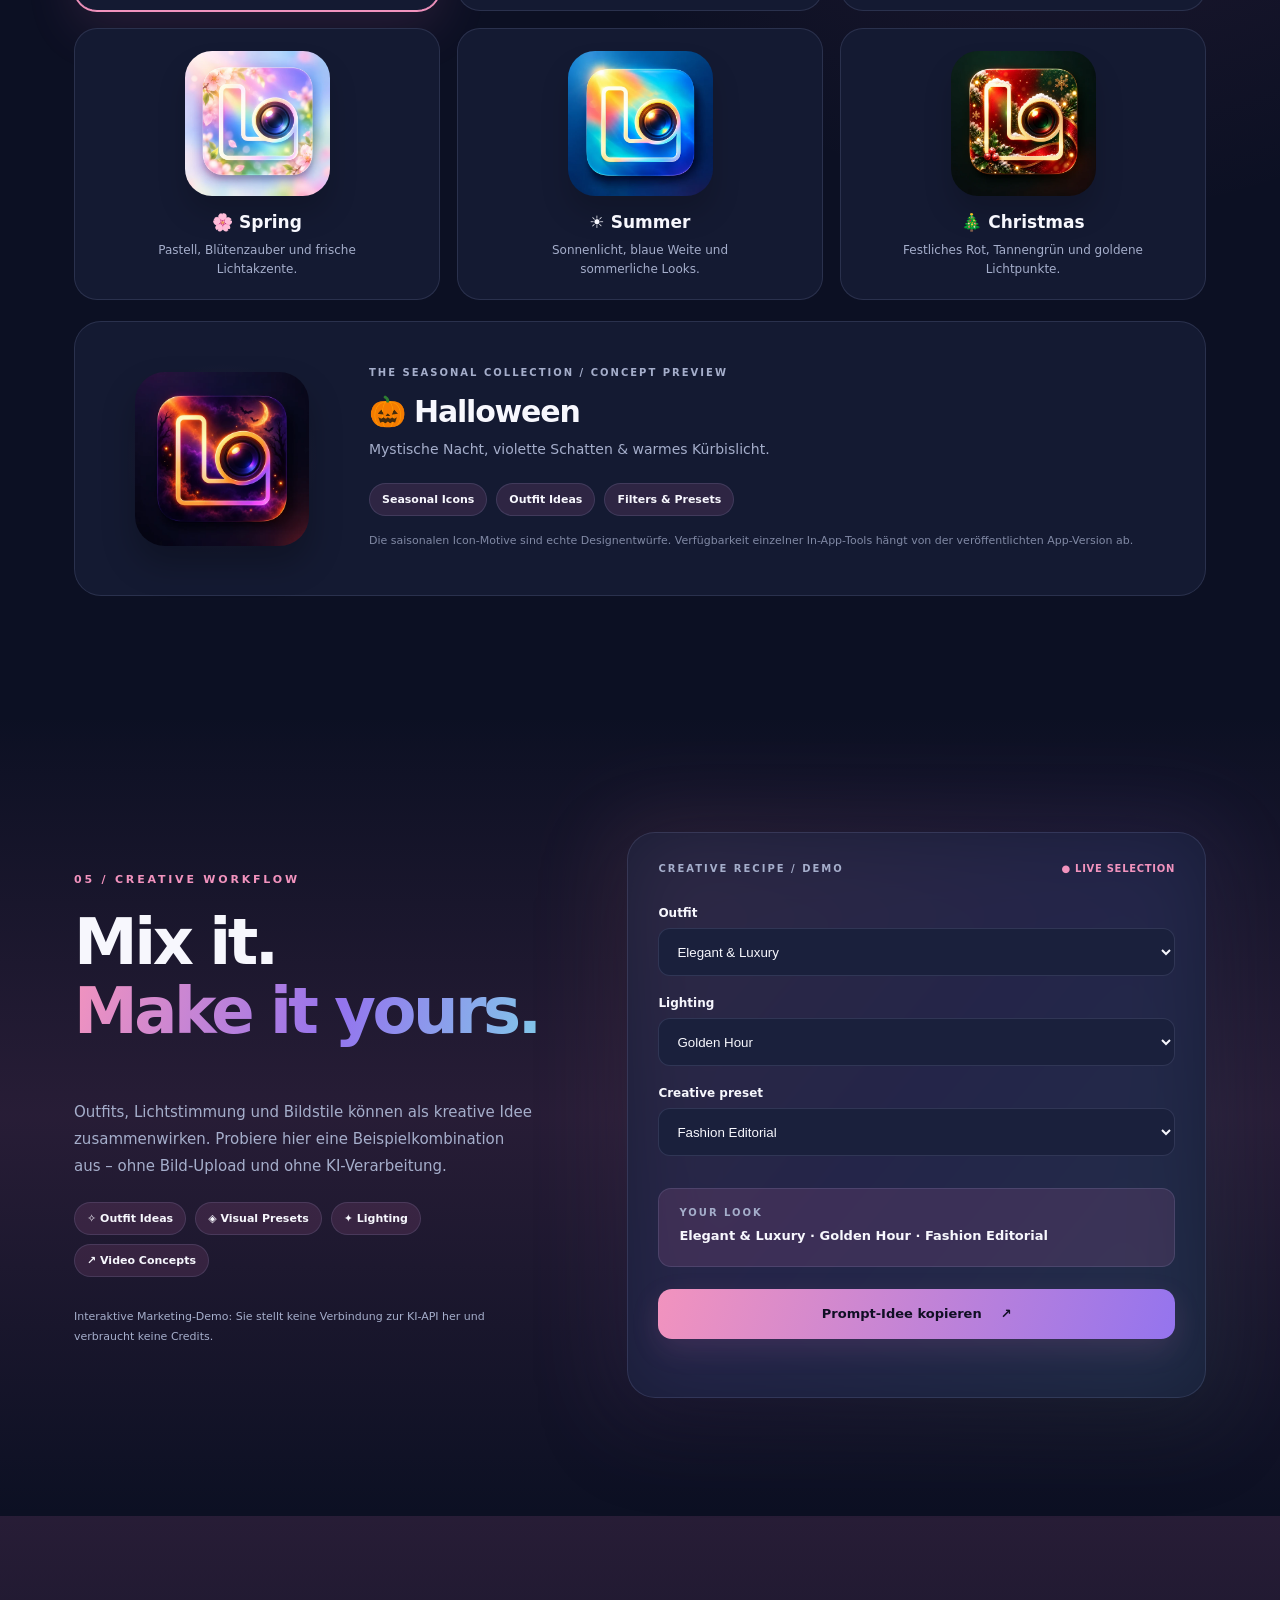
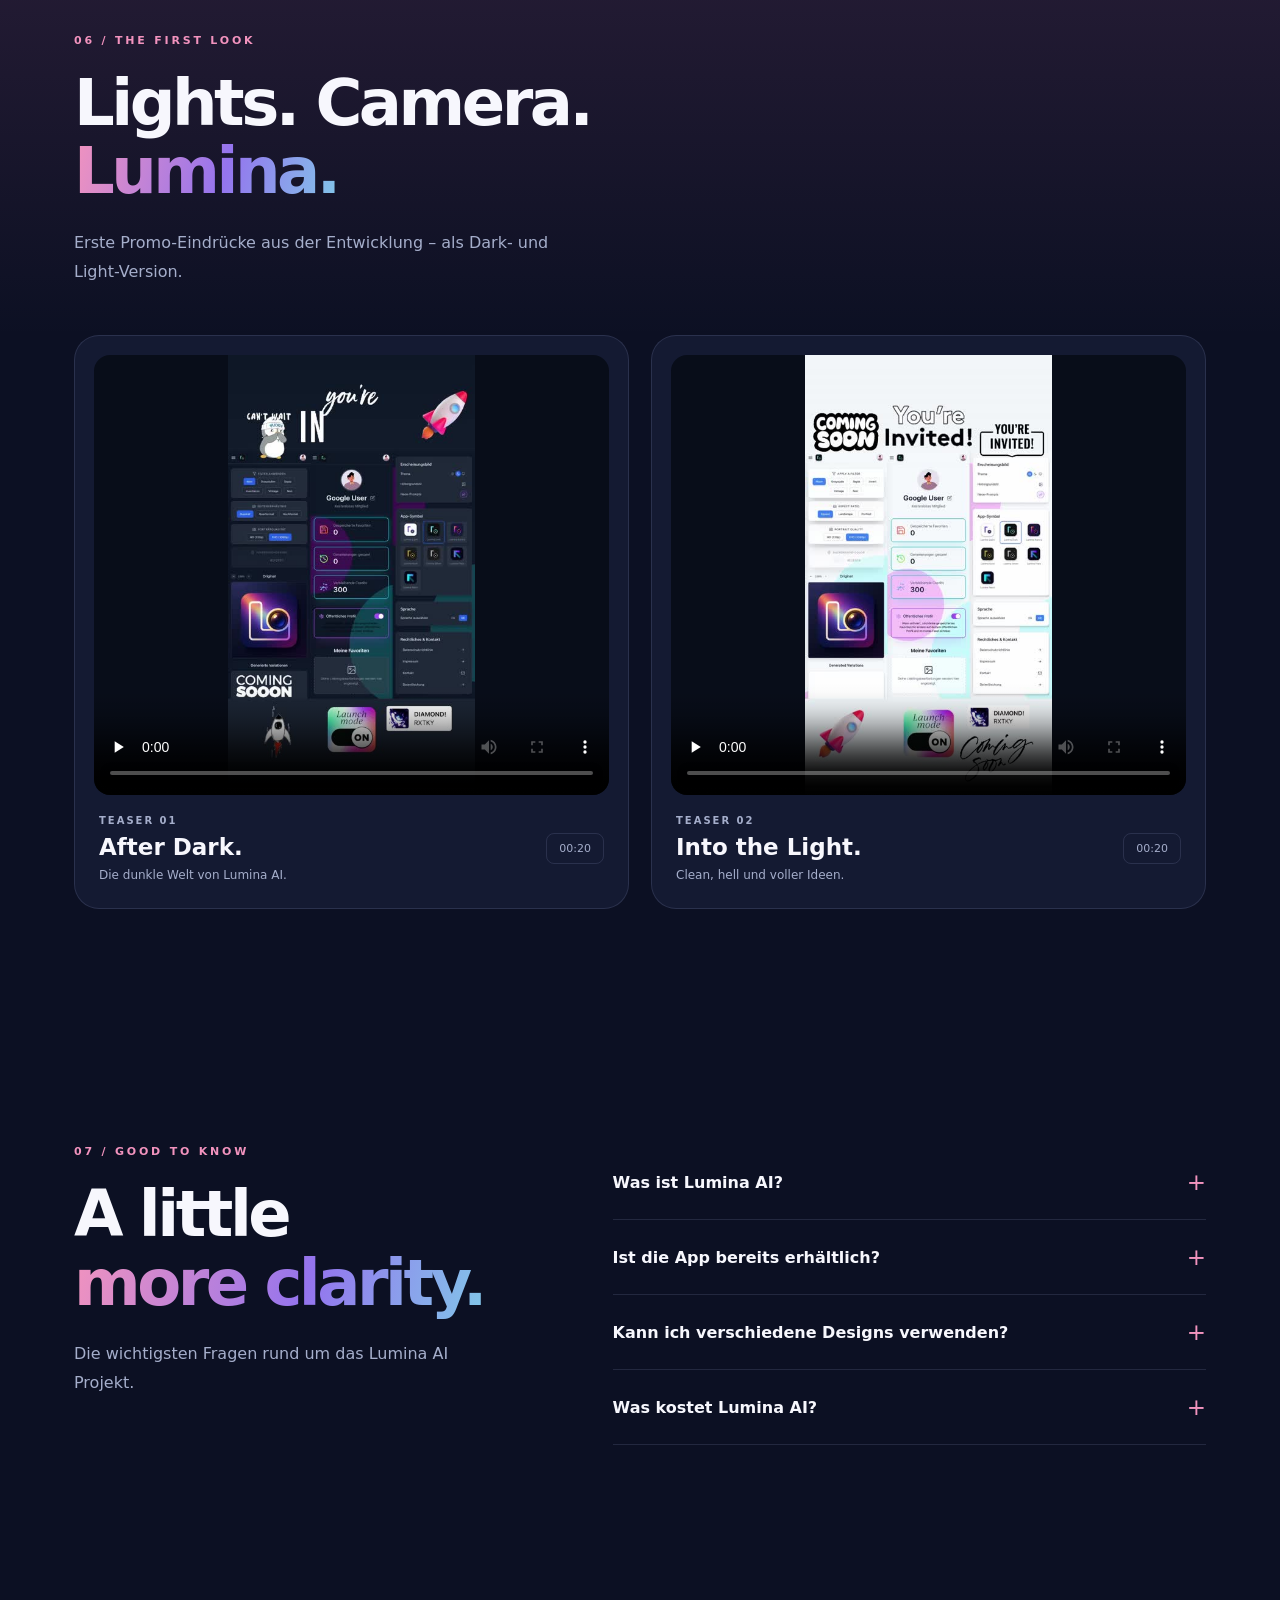
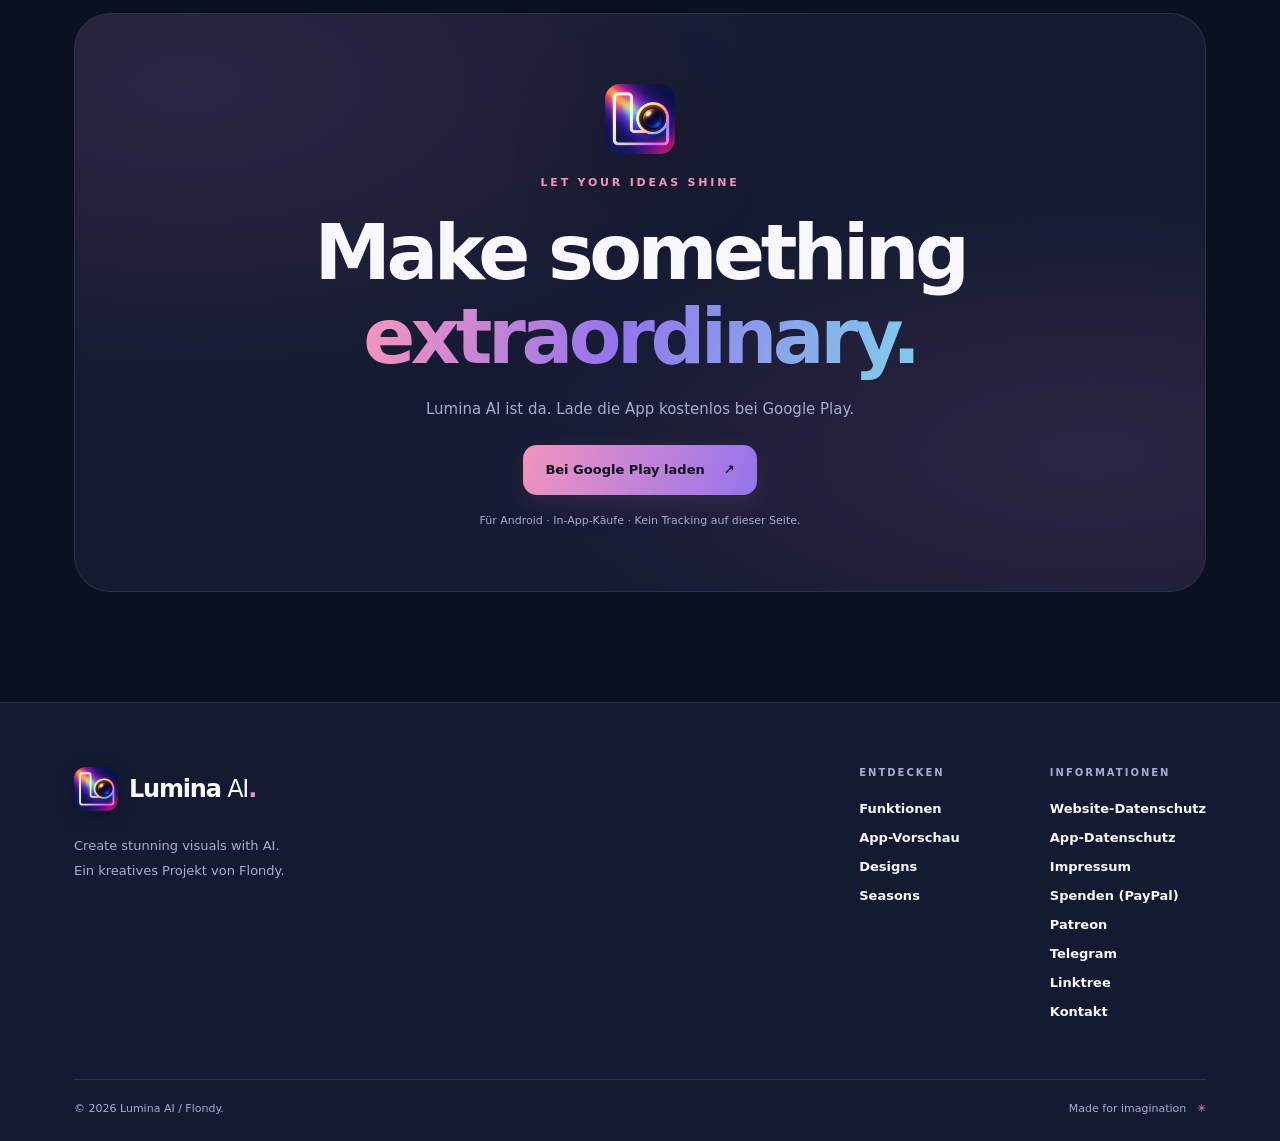
==== commit 54ccfb56: "Fußzeile: Telegram-Link Co-Authored-By: Claude Opus 5.5 <noreply@anthropic.com> Claude-Session: http" ====
--- a/index.html
+++ b/index.html
@@ -138,7 +138,7 @@
       <section class="final-cta-section"><div class="container"><div class="final-cta reveal"><div class="cta-sheen"></div><div class="cta-icon"><img src="assets/icon-aurora.webp" alt="" data-brand-icon></div><p class="kicker">LET YOUR IDEAS SHINE</p><h2>Make something<br><em>extraordinary.</em></h2><p>Lumina AI ist da. Lade die App kostenlos bei Google Play.</p><a class="btn btn-primary" href="https://play.google.com/store/apps/details?id=dev.flondy.lumina" target="_blank" rel="noopener">Bei Google Play laden <span aria-hidden="true">↗</span></a><small>Für Android · In-App-Käufe · Kein Tracking auf dieser Seite.</small></div></div></section>
     </main>
 
-    <footer class="site-footer"><div class="container"><div class="footer-main"><div><a class="brand footer-brand" href="#top"><img src="assets/icon-aurora.webp" alt="" data-brand-icon width="44" height="44"><span>Lumina<span class="brand-suffix"> AI</span><span class="brand-point">.</span></span></a><p>Create stunning visuals with AI.<br>Ein kreatives Projekt von Flondy.</p></div><div class="footer-links"><div><strong>ENTDECKEN</strong><a href="#features">Funktionen</a><a href="#studio">App-Vorschau</a><a href="#styles">Designs</a><a href="#seasons">Seasons</a></div><div><strong>INFORMATIONEN</strong><a href="datenschutz.html">Website-Datenschutz</a><a href="app-datenschutz.html">App-Datenschutz</a><a href="https://flondy.github.io/app-store/impressum.html">Impressum</a><a href="https://www.paypal.com/paypalme/MSingle72" target="_blank" rel="noopener">Spenden (PayPal)</a><a href="https://www.patreon.com/cw/Flondy" target="_blank" rel="noopener">Patreon</a><a href="https://linktr.ee/flondy" target="_blank" rel="noopener">Linktree</a><a href="mailto:flondy.dev@gmail.com">Kontakt</a></div></div></div><div class="footer-bottom"><span>© <span id="current-year">2026</span> Lumina AI / Flondy.</span><span>Made for imagination <span class="footer-heart">✳</span></span></div></div></footer>
+    <footer class="site-footer"><div class="container"><div class="footer-main"><div><a class="brand footer-brand" href="#top"><img src="assets/icon-aurora.webp" alt="" data-brand-icon width="44" height="44"><span>Lumina<span class="brand-suffix"> AI</span><span class="brand-point">.</span></span></a><p>Create stunning visuals with AI.<br>Ein kreatives Projekt von Flondy.</p></div><div class="footer-links"><div><strong>ENTDECKEN</strong><a href="#features">Funktionen</a><a href="#studio">App-Vorschau</a><a href="#styles">Designs</a><a href="#seasons">Seasons</a></div><div><strong>INFORMATIONEN</strong><a href="datenschutz.html">Website-Datenschutz</a><a href="app-datenschutz.html">App-Datenschutz</a><a href="https://flondy.github.io/app-store/impressum.html">Impressum</a><a href="https://www.paypal.com/paypalme/MSingle72" target="_blank" rel="noopener">Spenden (PayPal)</a><a href="https://www.patreon.com/cw/Flondy" target="_blank" rel="noopener">Patreon</a><a href="https://t.me/Flondy" target="_blank" rel="noopener">Telegram</a><a href="https://linktr.ee/flondy" target="_blank" rel="noopener">Linktree</a><a href="mailto:flondy.dev@gmail.com">Kontakt</a></div></div></div><div class="footer-bottom"><span>© <span id="current-year">2026</span> Lumina AI / Flondy.</span><span>Made for imagination <span class="footer-heart">✳</span></span></div></div></footer>
   </div>
 </body>
 </html>
